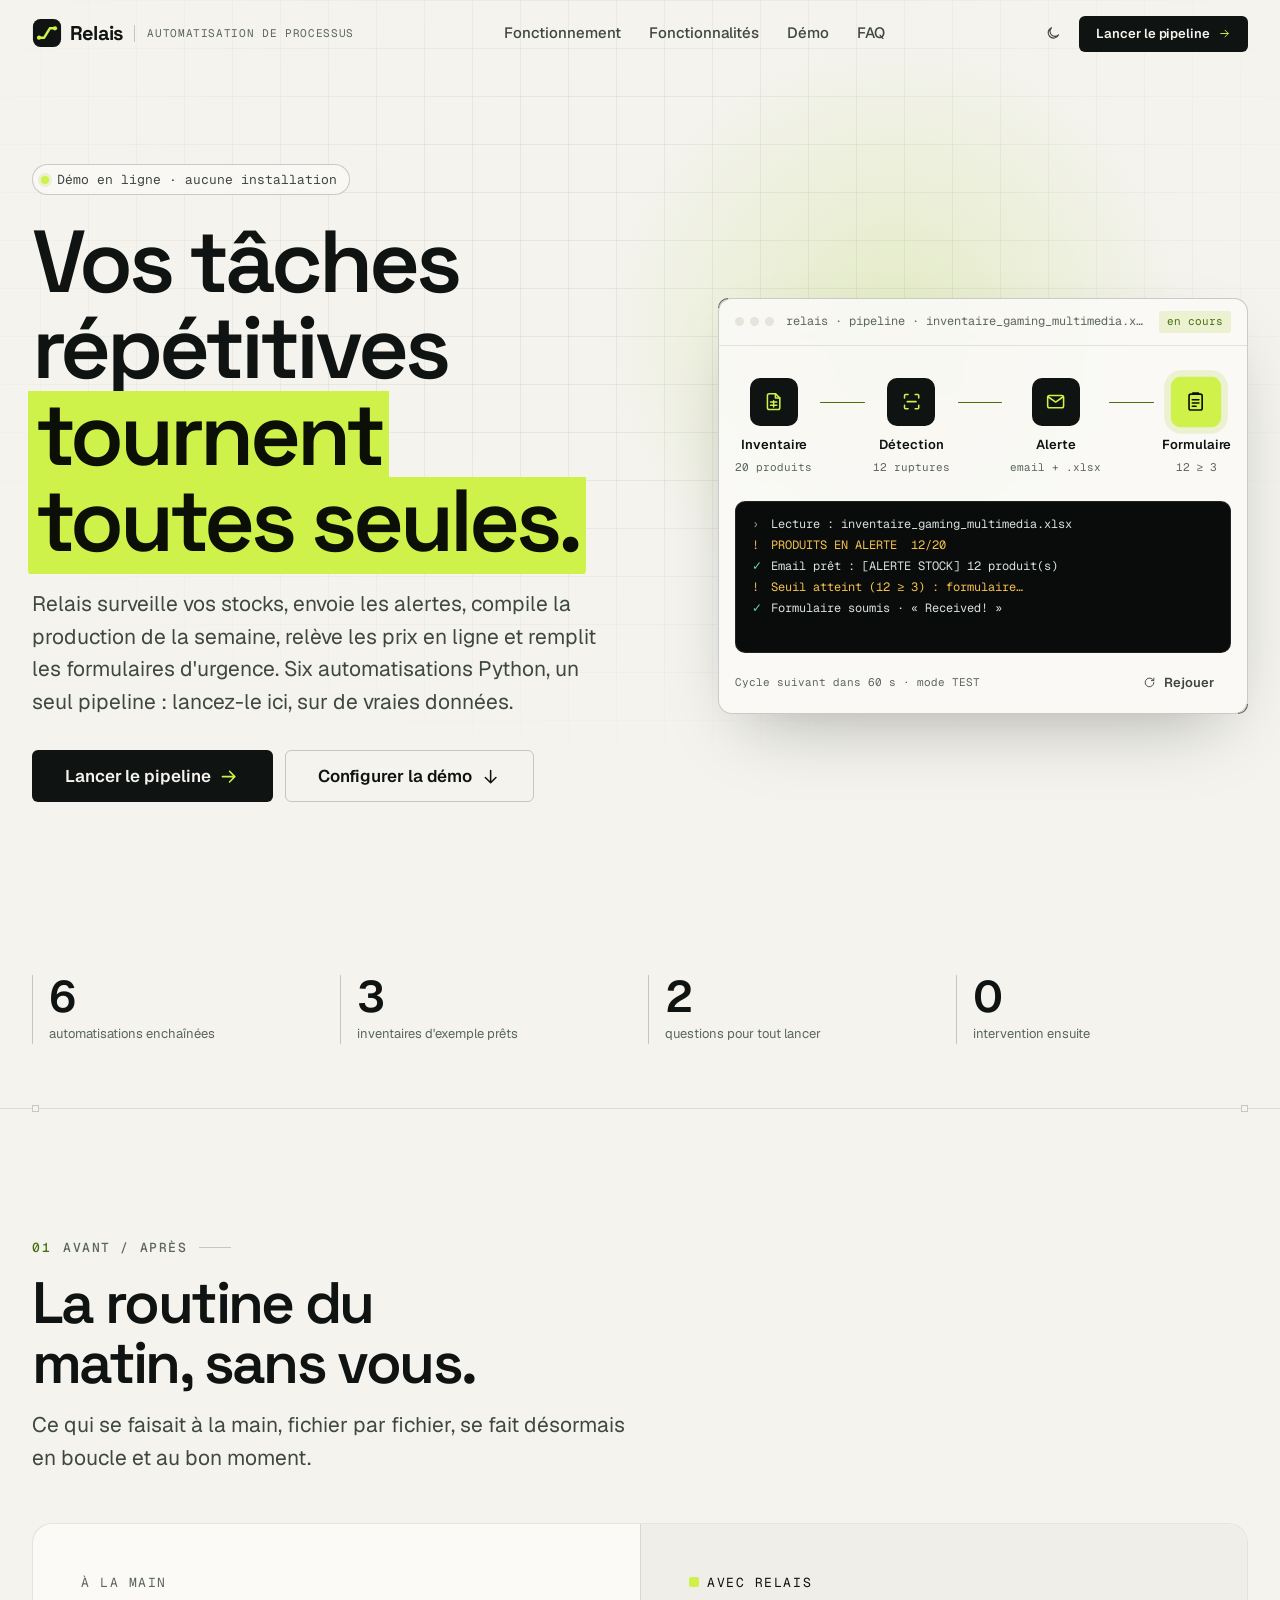
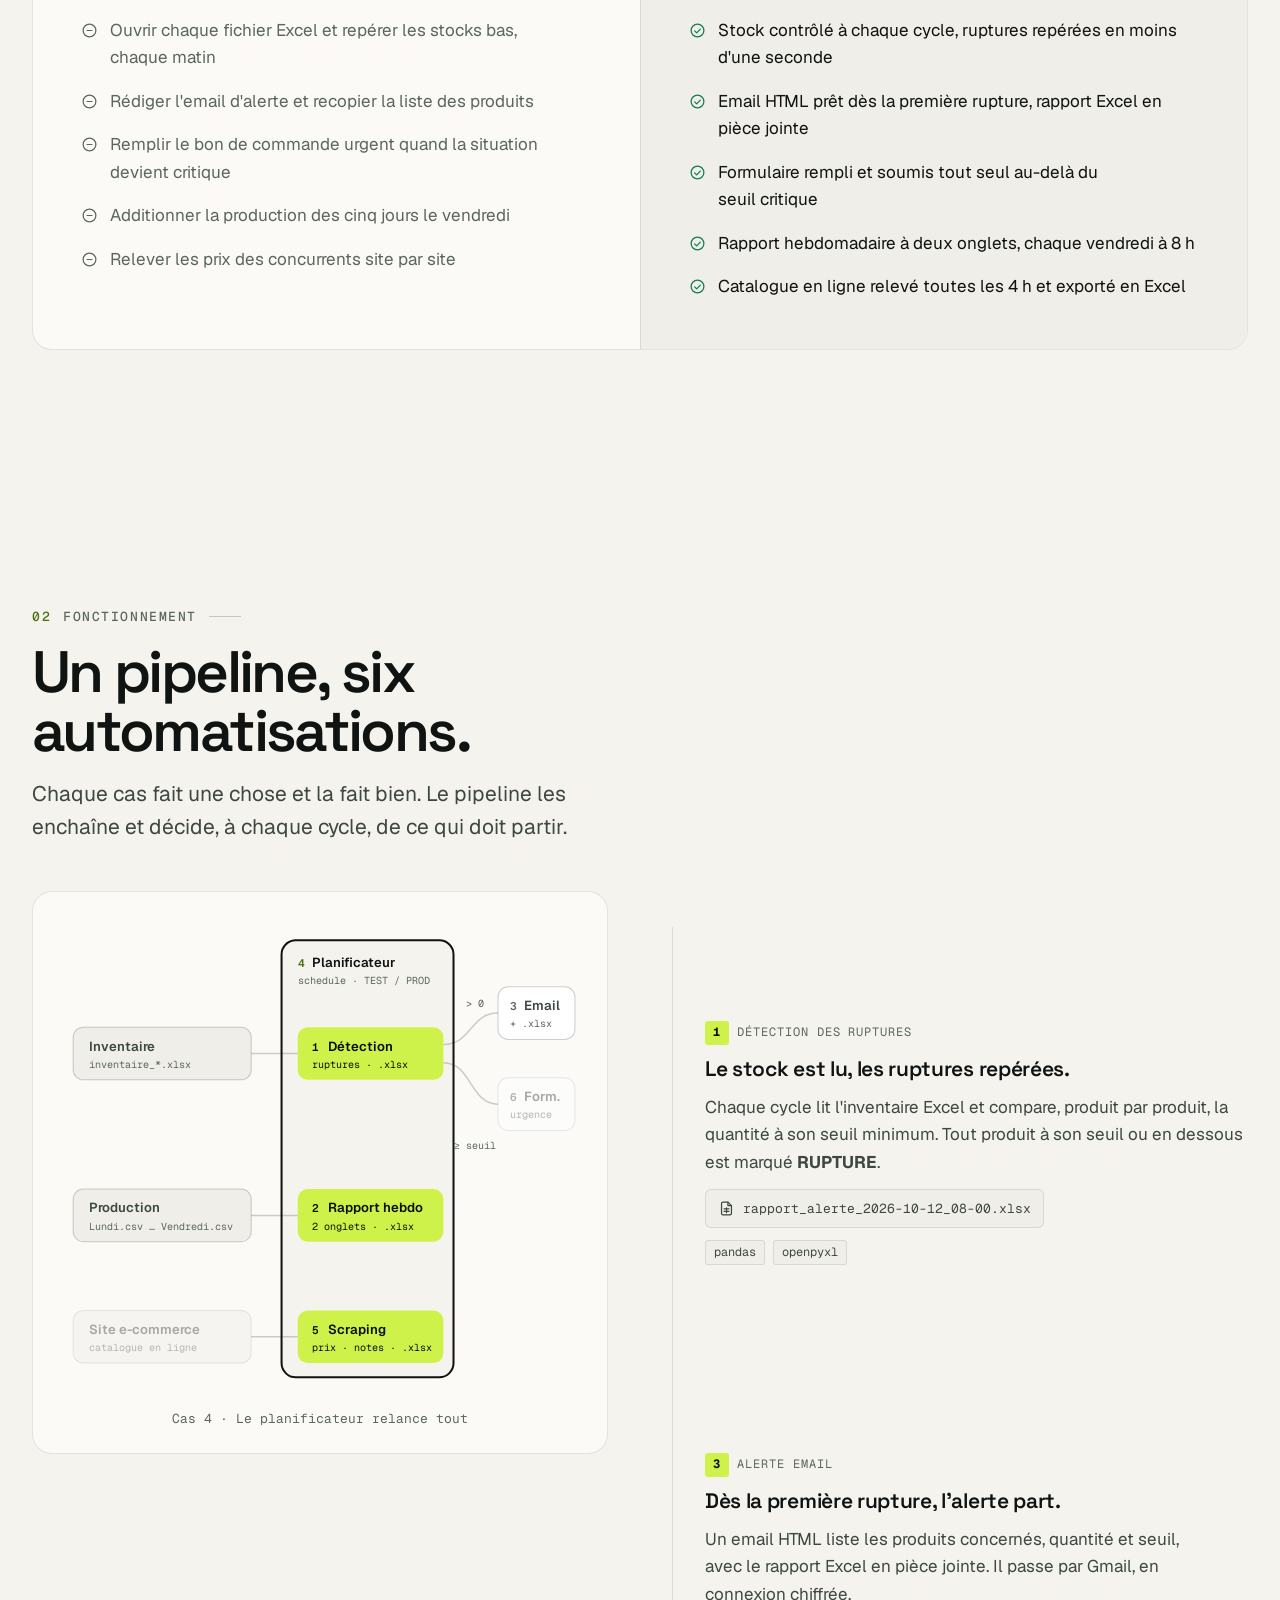
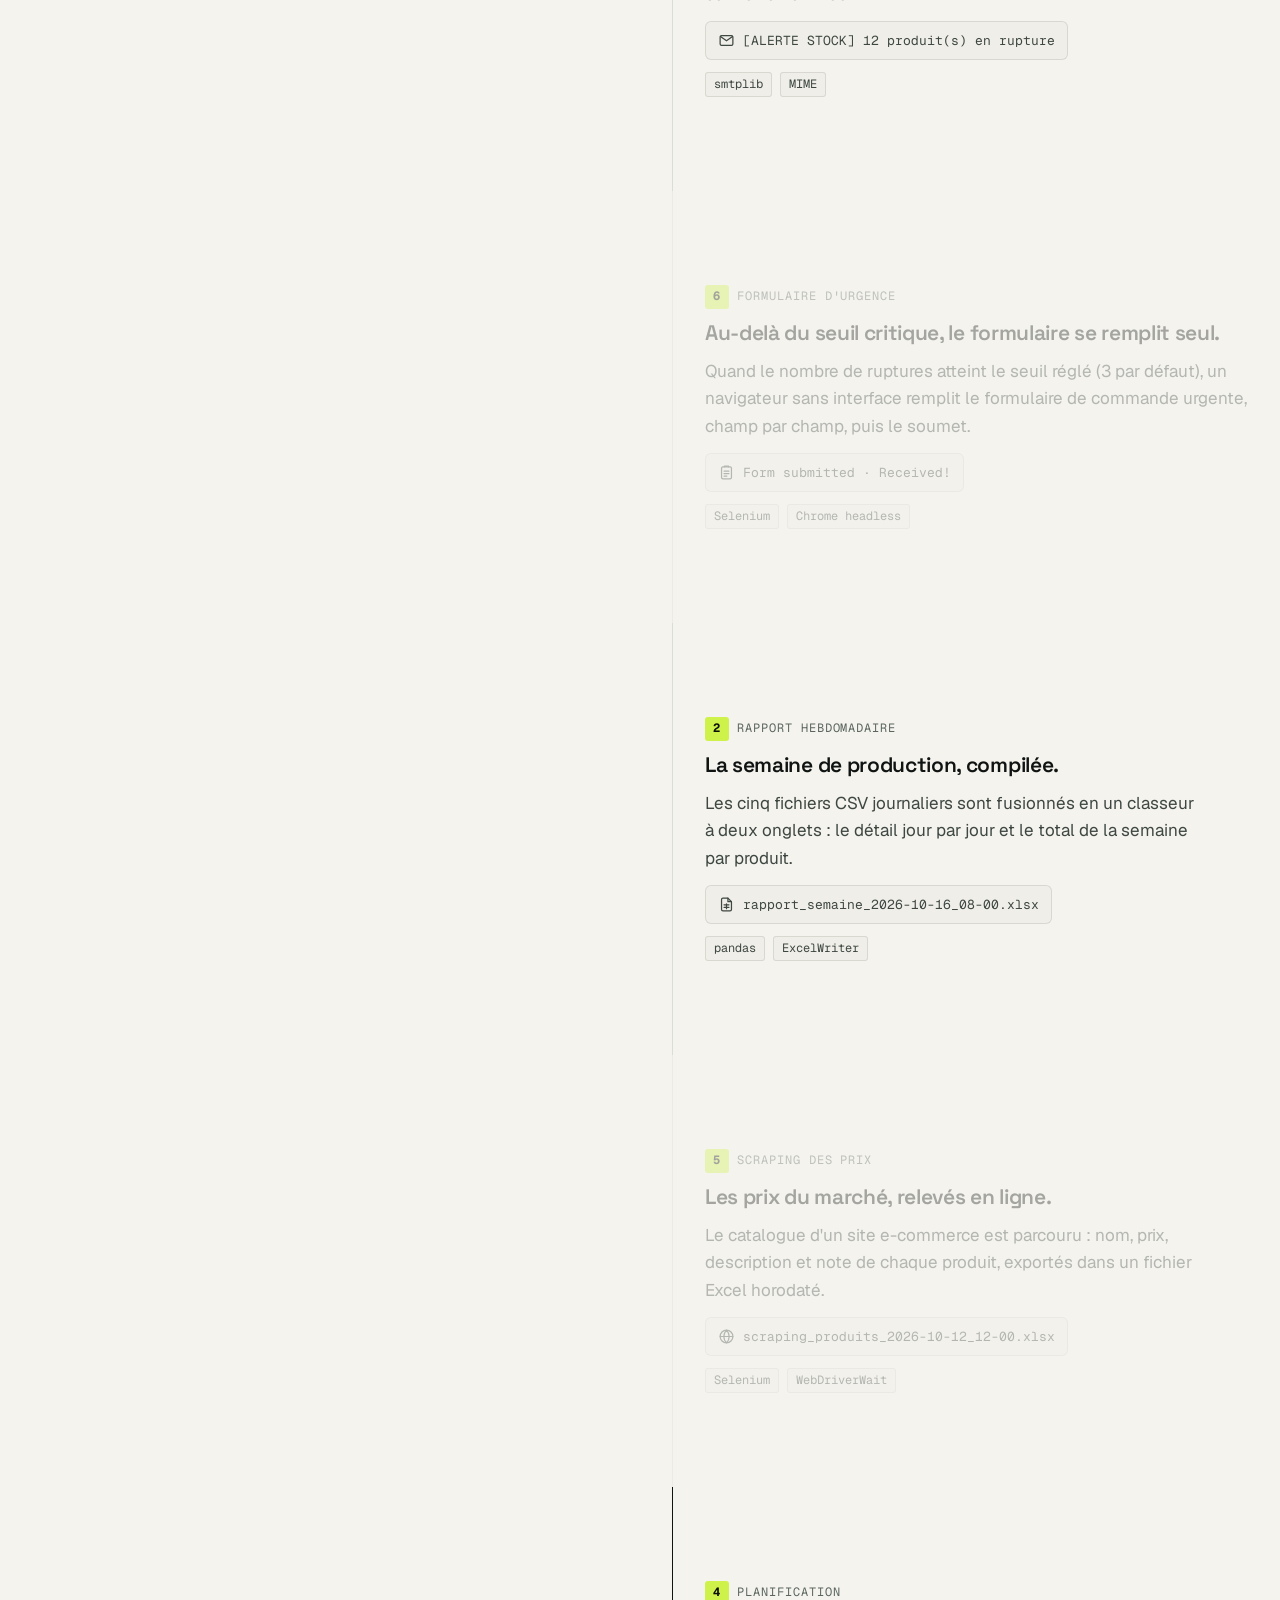
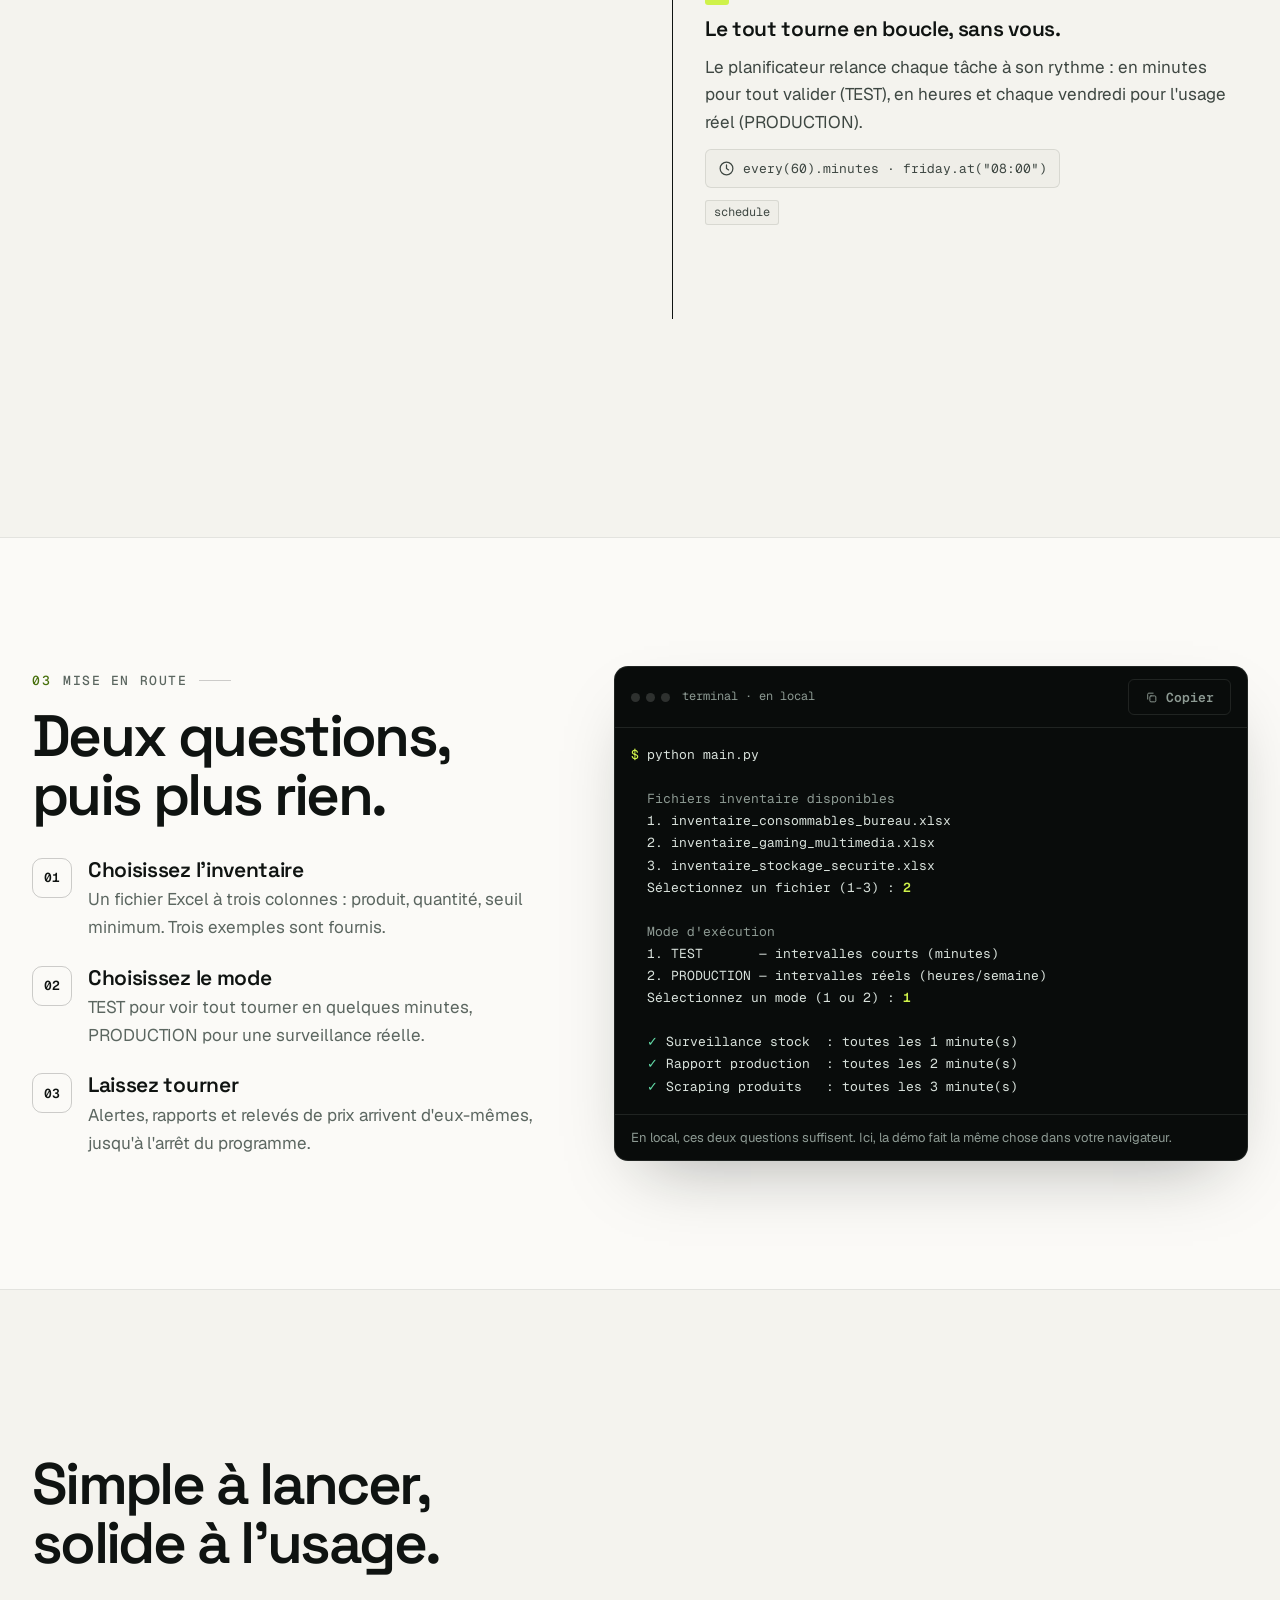
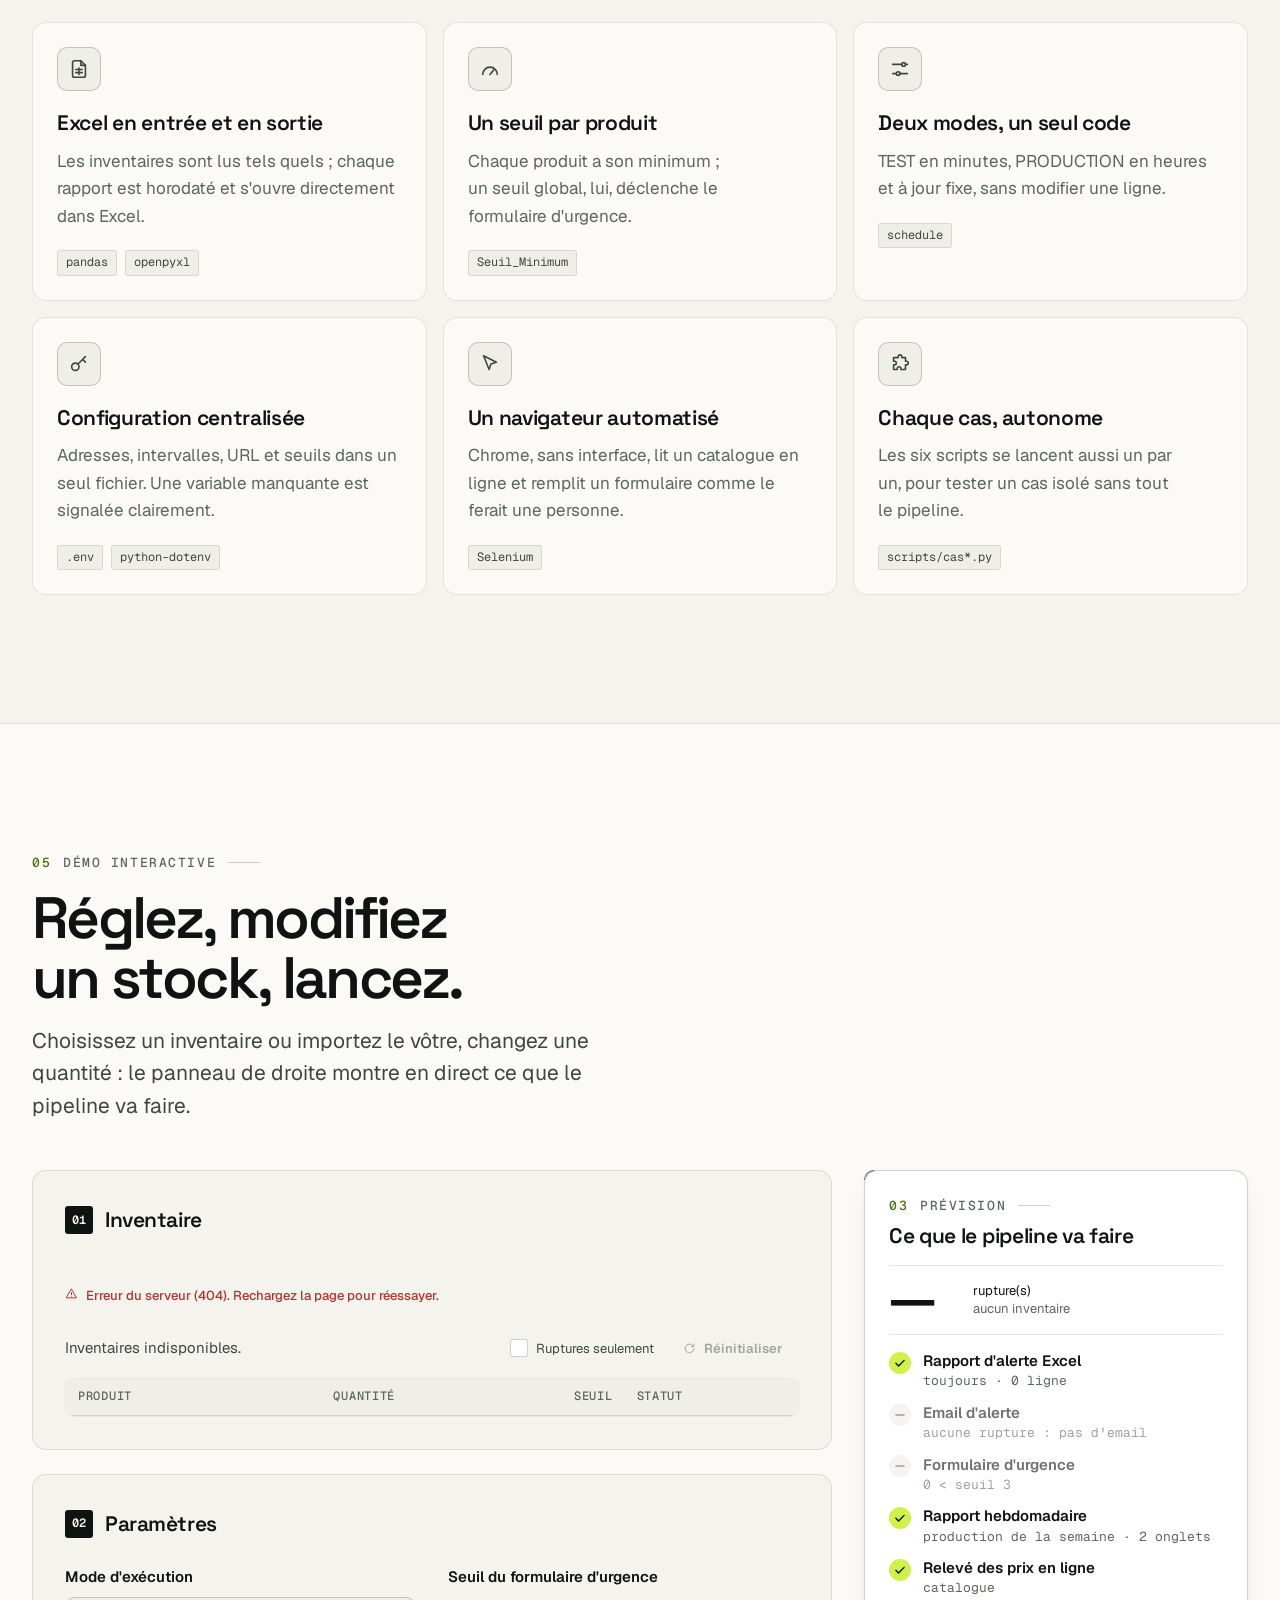
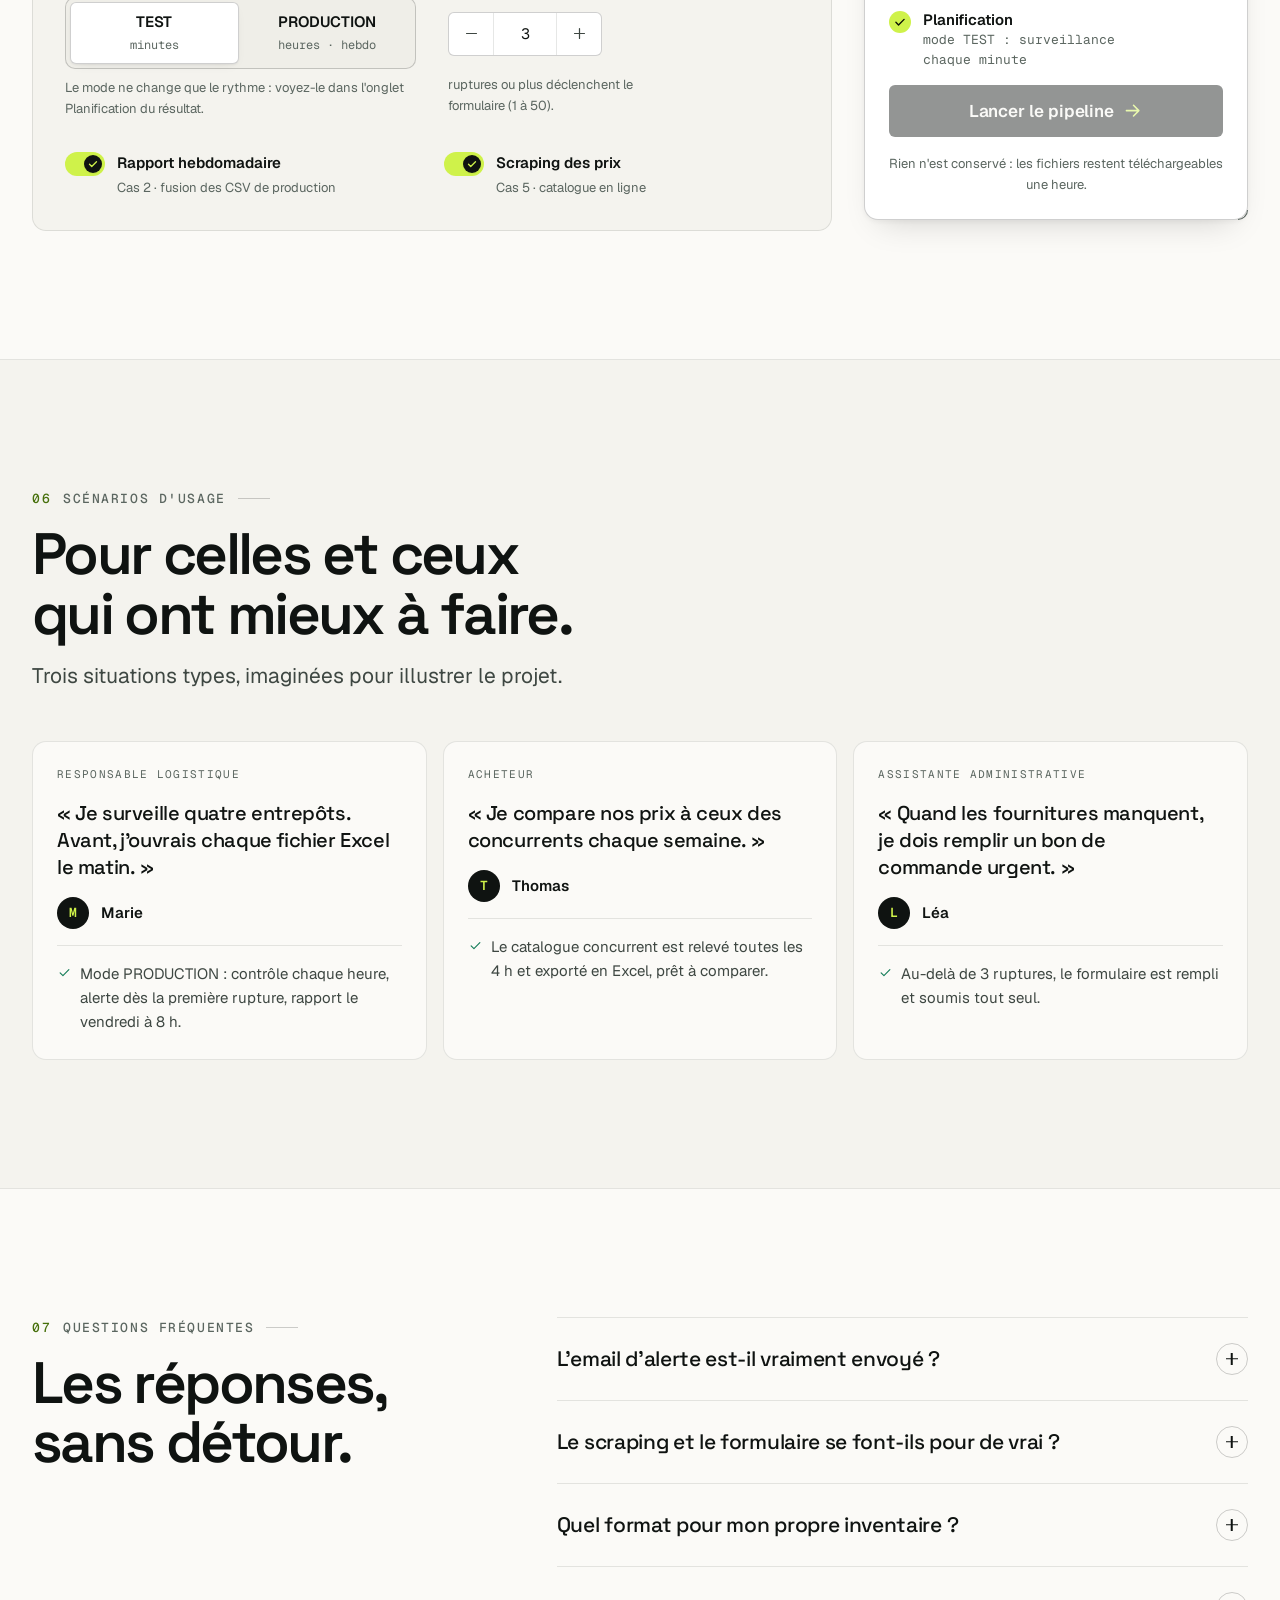
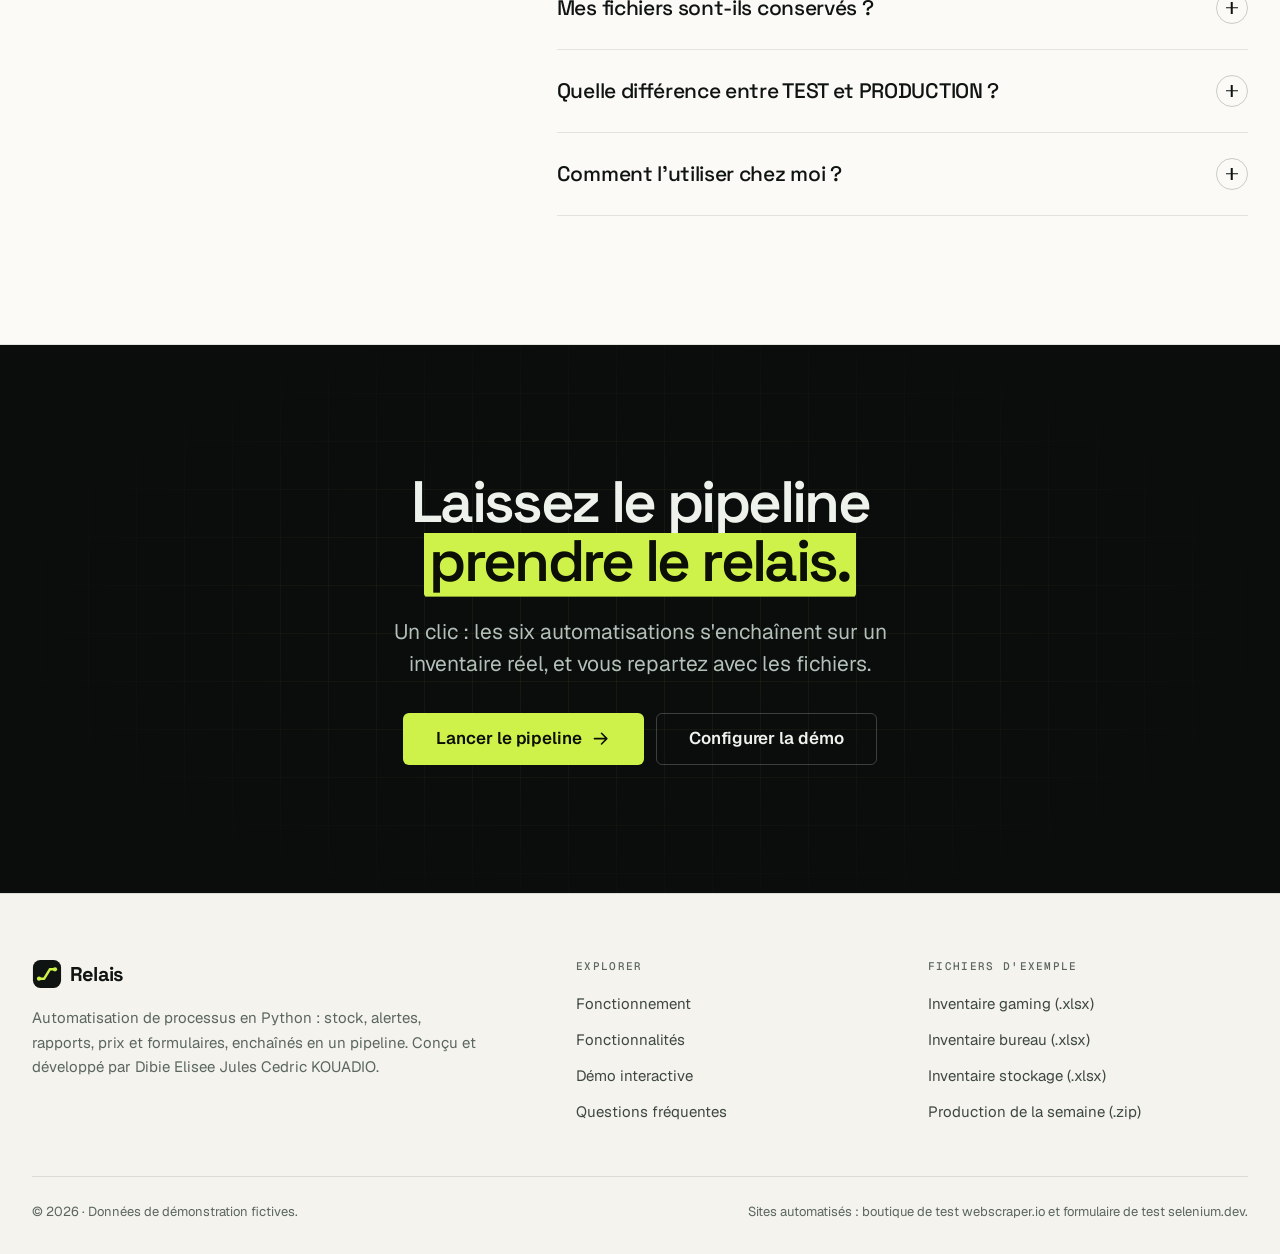
==== webapp/static/index.html @ bdc0ef72 "Interface web en ligne « Relais » : le pipeline testable sans Codespaces - app.py (st.App) sert un f" ====
<!doctype html>
<html lang="fr">
<head>
  <meta charset="utf-8">
  <meta name="viewport" content="width=device-width, initial-scale=1, viewport-fit=cover">
  <title>Relais · Automatisation de processus en Python</title>
  <meta name="description" content="Surveillance de stock, alertes email, rapport hebdomadaire, relevé de prix et formulaire d'urgence : six automatisations Python enchaînées en un pipeline. Démo en ligne, sans installation.">
  <meta name="theme-color" content="#f4f3ee">
  <script>
    /* Thème appliqué avant le premier affichage (pas de flash) : choix enregistré, sinon celui du système */
    (function () {
      var choix = null;
      try { choix = localStorage.getItem('relais-theme'); } catch (e) {}
      var sombre = choix ? choix === 'dark' : window.matchMedia('(prefers-color-scheme: dark)').matches;
      document.documentElement.dataset.theme = sombre ? 'dark' : 'light';
      document.querySelector('meta[name="theme-color"]').content = sombre ? '#0a0d0c' : '#f4f3ee';
    })();
  </script>
  <meta property="og:title" content="Relais · Automatisation de processus">
  <meta property="og:description" content="Six automatisations Python enchaînées : stock, alertes, rapports, prix, formulaires. Testez le pipeline en ligne.">
  <meta property="og:type" content="website">
  <link rel="icon" href="assets/img/favicon.svg" type="image/svg+xml">
  <link rel="preload" href="assets/fonts/Geist-latin.woff2" as="font" type="font/woff2" crossorigin>
  <link rel="preload" href="assets/fonts/SpaceGrotesk-latin.woff2" as="font" type="font/woff2" crossorigin>
  <link rel="stylesheet" href="assets/css/tokens.css">
  <link rel="stylesheet" href="assets/css/base.css">
  <link rel="stylesheet" href="assets/css/components.css">
  <link rel="stylesheet" href="assets/css/sections.css">
  <link rel="stylesheet" href="assets/css/run.css">
  <script>
    /* Masque les éléments animés avant le premier rendu (sauf mouvement réduit).
       Filet de sécurité : si le JavaScript ne démarre pas, tout redevient visible. */
    (function () {
      var root = document.documentElement;
      if (!window.matchMedia('(prefers-reduced-motion: reduce)').matches) root.classList.add('has-motion');
      window.__motionGuard = setTimeout(function () { root.classList.remove('has-motion'); }, 3000);
    })();
  </script>
  <script type="module" src="assets/js/main.js"></script>
  <link rel="modulepreload" href="assets/js/motion.js">
  <link rel="modulepreload" href="assets/js/ui.js">
  <link rel="modulepreload" href="assets/js/format.js">
  <link rel="modulepreload" href="assets/js/api.js">
  <link rel="modulepreload" href="assets/js/hero.js">
  <link rel="modulepreload" href="assets/js/demo.js">
  <link rel="modulepreload" href="assets/js/run.js">
  <link rel="modulepreload" href="assets/js/results.js">
</head>
<body>
  <a class="skip-link" href="#contenu">Aller au contenu</a>

  <!-- Icônes (sprite SVG, aucune requête supplémentaire) -->
  <svg width="0" height="0" style="position:absolute" aria-hidden="true" focusable="false">
    <defs>
      <symbol id="i-arrow-right" viewBox="0 0 24 24"><path d="M5 12h14M13 6l6 6-6 6"/></symbol>
      <symbol id="i-arrow-left" viewBox="0 0 24 24"><path d="M19 12H5M11 18l-6-6 6-6"/></symbol>
      <symbol id="i-arrow-down" viewBox="0 0 24 24"><path d="M12 5v14M6 13l6 6 6-6"/></symbol>
      <symbol id="i-download" viewBox="0 0 24 24"><path d="M12 4v11M7 10l5 5 5-5M5 20h14"/></symbol>
      <symbol id="i-upload" viewBox="0 0 24 24"><path d="M12 16V5M7 10l5-5 5 5M5 20h14"/></symbol>
      <symbol id="i-sheet" viewBox="0 0 24 24"><path d="M14 3H7a2 2 0 0 0-2 2v14a2 2 0 0 0 2 2h10a2 2 0 0 0 2-2V8z"/><path d="M14 3v5h5M8.5 12.5h7M8.5 16h7M12 11v7"/></symbol>
      <symbol id="i-file" viewBox="0 0 24 24"><path d="M14 3H7a2 2 0 0 0-2 2v14a2 2 0 0 0 2 2h10a2 2 0 0 0 2-2V8z"/><path d="M14 3v5h5"/></symbol>
      <symbol id="i-mail" viewBox="0 0 24 24"><rect x="3" y="5" width="18" height="14" rx="2"/><path d="M3.5 6.5l8.5 6 8.5-6"/></symbol>
      <symbol id="i-form" viewBox="0 0 24 24"><rect x="5" y="4" width="14" height="17" rx="2"/><path d="M9 4V3h6v1M8.5 10h7M8.5 13.5h7M8.5 17h4"/></symbol>
      <symbol id="i-bars" viewBox="0 0 24 24"><path d="M4 20h16"/><path d="M7 16v-5M12 16V6M17 16v-8"/></symbol>
      <symbol id="i-globe" viewBox="0 0 24 24"><circle cx="12" cy="12" r="9"/><path d="M3 12h18M12 3c2.5 2.6 3.8 5.6 3.8 9s-1.3 6.4-3.8 9c-2.5-2.6-3.8-5.6-3.8-9S9.5 5.6 12 3z"/></symbol>
      <symbol id="i-clock" viewBox="0 0 24 24"><circle cx="12" cy="12" r="9"/><path d="M12 7v5l3 2"/></symbol>
      <symbol id="i-scan" viewBox="0 0 24 24"><path d="M4 8V5a1 1 0 0 1 1-1h3M16 4h3a1 1 0 0 1 1 1v3M20 16v3a1 1 0 0 1-1 1h-3M8 20H5a1 1 0 0 1-1-1v-3"/><path d="M7 12h10"/></symbol>
      <symbol id="i-check" viewBox="0 0 24 24"><path d="M5 12.5l4.5 4.5L19 7.5"/></symbol>
      <symbol id="i-check-circle" viewBox="0 0 24 24"><circle cx="12" cy="12" r="9"/><path d="M8 12.5l2.8 2.8L16 10"/></symbol>
      <symbol id="i-x" viewBox="0 0 24 24"><path d="M6 6l12 12M18 6L6 18"/></symbol>
      <symbol id="i-x-circle" viewBox="0 0 24 24"><circle cx="12" cy="12" r="9"/><path d="M9 9l6 6M15 9l-6 6"/></symbol>
      <symbol id="i-minus-circle" viewBox="0 0 24 24"><circle cx="12" cy="12" r="9"/><path d="M8.5 12h7"/></symbol>
      <symbol id="i-alert" viewBox="0 0 24 24"><path d="M12 4l9 16H3z"/><path d="M12 10v4M12 17h.01"/></symbol>
      <symbol id="i-info" viewBox="0 0 24 24"><circle cx="12" cy="12" r="9"/><path d="M12 11v5M12 8h.01"/></symbol>
      <symbol id="i-sun" viewBox="0 0 24 24"><circle cx="12" cy="12" r="4"/><path d="M12 2v2M12 20v2M4.9 4.9l1.4 1.4M17.7 17.7l1.4 1.4M2 12h2M20 12h2M4.9 19.1l1.4-1.4M17.7 6.3l1.4-1.4"/></symbol>
      <symbol id="i-moon" viewBox="0 0 24 24"><path d="M20 14.5A8 8 0 1 1 9.5 4a6.5 6.5 0 0 0 10.5 10.5z"/></symbol>
      <symbol id="i-play" viewBox="0 0 24 24"><path d="M7 4.5v15l12.5-7.5z" fill="currentColor"/></symbol>
      <symbol id="i-refresh" viewBox="0 0 24 24"><path d="M20 12a8 8 0 1 1-2.3-5.7L20 8.5"/><path d="M20 4v4.5h-4.5"/></symbol>
      <symbol id="i-copy" viewBox="0 0 24 24"><rect x="9" y="9" width="11" height="11" rx="2"/><path d="M5 15V6a2 2 0 0 1 2-2h8"/></symbol>
      <symbol id="i-terminal" viewBox="0 0 24 24"><rect x="3" y="4" width="18" height="16" rx="2"/><path d="M7 9l3 3-3 3M12.5 15H17"/></symbol>
      <symbol id="i-sliders" viewBox="0 0 24 24"><path d="M4 7h10M18 7h2M4 17h4M12 17h8"/><circle cx="16" cy="7" r="2"/><circle cx="10" cy="17" r="2"/></symbol>
      <symbol id="i-layers" viewBox="0 0 24 24"><path d="M12 3l9 5-9 5-9-5z"/><path d="M3 13l9 5 9-5"/></symbol>
      <symbol id="i-gauge" viewBox="0 0 24 24"><path d="M4 18a8 8 0 1 1 16 0"/><path d="M12 18l4-5"/></symbol>
      <symbol id="i-key" viewBox="0 0 24 24"><circle cx="8" cy="15" r="4"/><path d="M11 12l8-8M16 7l3 3"/></symbol>
      <symbol id="i-cursor" viewBox="0 0 24 24"><path d="M5 3l14 7-6 2-2 6z"/></symbol>
      <symbol id="i-box" viewBox="0 0 24 24"><path d="M3.5 7.5L12 3l8.5 4.5v9L12 21l-8.5-4.5z"/><path d="M3.5 7.5L12 12l8.5-4.5M12 12v9"/></symbol>
      <symbol id="i-puzzle" viewBox="0 0 24 24"><path d="M10 4a2 2 0 1 1 4 0v1h4v4h1a2 2 0 1 1 0 4h-1v5h-5v-1a2 2 0 1 0-4 0v1H5v-5h1a2 2 0 1 0 0-4H5V5h5z"/></symbol>
      <symbol id="i-user" viewBox="0 0 24 24"><circle cx="12" cy="8" r="4"/><path d="M4 21a8 8 0 0 1 16 0"/></symbol>
      <symbol id="i-zip" viewBox="0 0 24 24"><path d="M14 3H7a2 2 0 0 0-2 2v14a2 2 0 0 0 2 2h10a2 2 0 0 0 2-2V8z"/><path d="M14 3v5h5M11 5h1M11 8h1M11 11h1M10.5 14h2v3h-2z"/></symbol>
      <symbol id="i-plus" viewBox="0 0 24 24"><path d="M12 5v14M5 12h14"/></symbol>
      <symbol id="i-minus" viewBox="0 0 24 24"><path d="M5 12h14"/></symbol>
      <symbol id="i-star" viewBox="0 0 24 24"><path d="M12 3.5l2.6 5.3 5.8.8-4.2 4.1 1 5.8-5.2-2.7-5.2 2.7 1-5.8-4.2-4.1 5.8-.8z"/></symbol>
    </defs>
  </svg>

  <!-- Logo réutilisé (en-tête, pied de page) -->
  <template id="tpl-logo">
    <svg class="brand__mark" viewBox="0 0 32 32" aria-hidden="true">
      <rect class="brand__mark-bg" x="1" y="1" width="30" height="30" rx="8"/>
      <path class="brand__mark-fg" d="M7.5 21h5.5l6-10h5.5" fill="none" stroke-width="2.6" stroke-linecap="round" stroke-linejoin="round"/>
      <circle class="brand__mark-dot" cx="7.5" cy="21" r="2.3"/>
      <circle class="brand__mark-dot" cx="24.5" cy="11" r="2.3"/>
    </svg>
  </template>

  <!-- ============ En-tête ============ -->
  <header class="site-header" id="site-header" data-scrolled="false">
    <div class="container site-header__inner">
      <a class="brand" href="./" data-nav="accueil" aria-label="Relais, automatisation de processus — retour à l'accueil">
        <span class="brand__slot" data-logo></span>
        <span class="brand__name">Relais</span>
        <span class="brand__tag">automatisation de processus</span>
      </a>

      <nav class="site-nav" aria-label="Navigation principale">
        <ul class="site-nav__list">
          <li><a class="site-nav__link" href="#fonctionnement" data-spy="fonctionnement">Fonctionnement</a></li>
          <li><a class="site-nav__link" href="#fonctionnalites" data-spy="fonctionnalites">Fonctionnalités</a></li>
          <li><a class="site-nav__link" href="#demo" data-spy="demo">Démo</a></li>
          <li><a class="site-nav__link" href="#faq" data-spy="faq">FAQ</a></li>
        </ul>
      </nav>

      <div class="site-header__actions">
        <button class="btn btn--ghost btn--icon btn--sm theme-toggle" type="button" data-action="toggle-theme" aria-label="Activer le thème sombre">
          <svg class="icon theme-toggle__moon" aria-hidden="true"><use href="#i-moon"/></svg>
          <svg class="icon theme-toggle__sun" aria-hidden="true"><use href="#i-sun"/></svg>
        </button>
        <button class="btn btn--primary btn--sm header-cta" type="button" data-action="run-default">
          <span class="btn__label">Lancer le pipeline<svg class="icon icon--sm btn__arrow" aria-hidden="true"><use href="#i-arrow-right"/></svg></span>
        </button>
        <button class="btn btn--ghost btn--icon menu-toggle" type="button" aria-expanded="false" aria-controls="mobile-menu" aria-label="Ouvrir le menu">
          <span class="menu-toggle__bars" aria-hidden="true"><span></span><span></span></span>
        </button>
      </div>
    </div>

    <div class="mobile-menu" id="mobile-menu" hidden>
      <nav class="container" aria-label="Navigation mobile">
        <ul class="mobile-menu__list">
          <li><a class="mobile-menu__link" href="#fonctionnement"><span class="mono">01</span>Fonctionnement</a></li>
          <li><a class="mobile-menu__link" href="#fonctionnalites"><span class="mono">02</span>Fonctionnalités</a></li>
          <li><a class="mobile-menu__link" href="#demo"><span class="mono">03</span>Démo</a></li>
          <li><a class="mobile-menu__link" href="#faq"><span class="mono">04</span>FAQ</a></li>
        </ul>
        <button class="btn btn--primary btn--lg btn--block" type="button" data-action="run-default">
          <span class="btn__label">Lancer le pipeline<svg class="icon btn__arrow" aria-hidden="true"><use href="#i-arrow-right"/></svg></span>
        </button>
      </nav>
    </div>
  </header>

  <div id="contenu" tabindex="-1"></div>

  <!-- ==================================================================
       VUE ACCUEIL
       ================================================================== -->
  <main class="view" id="vue-accueil">

    <!-- ============ Hero ============ -->
    <section class="hero" aria-labelledby="hero-titre" data-spotlight>
      <div class="grid-bg" aria-hidden="true"></div>
      <div class="hero__spot" aria-hidden="true"></div>
      <div class="container hero__inner">
        <div class="hero__copy">
          <p class="badge" data-reveal="fade-up" style="--reveal-index:0"><span class="badge__dot" aria-hidden="true"></span>Démo en ligne · aucune installation</p>
          <h1 class="display hero__title" id="hero-titre" tabindex="-1" data-reveal="fade-up" style="--reveal-index:1">
            Vos tâches répétitives <span class="hl" data-highlight>tournent toutes seules.</span>
          </h1>
          <p class="lead hero__lead" data-reveal="fade-up" style="--reveal-index:2">
            Relais surveille vos stocks, envoie les alertes, compile la production de la semaine, relève les prix en ligne et remplit les formulaires d'urgence. Six automatisations Python, un seul pipeline&nbsp;: lancez-le ici, sur de vraies données.
          </p>
          <div class="hero__actions" data-reveal="fade-up" style="--reveal-index:3">
            <button class="btn btn--primary btn--lg" type="button" data-action="run-default" data-magnetic>
              <span class="btn__label">Lancer le pipeline<svg class="icon btn__arrow" aria-hidden="true"><use href="#i-arrow-right"/></svg></span>
            </button>
            <a class="btn btn--secondary btn--lg" href="#demo">
              <span class="btn__label">Configurer la démo<svg class="icon btn__arrow btn__arrow--down" aria-hidden="true"><use href="#i-arrow-down"/></svg></span>
            </a>
          </div>
          <ul class="hero__meta" data-reveal="fade-up" style="--reveal-index:4">
            <li><svg class="icon icon--sm" aria-hidden="true"><use href="#i-clock"/></svg>Environ 1 seconde par cycle</li>
            <li><svg class="icon icon--sm" aria-hidden="true"><use href="#i-sheet"/></svg>Jusqu'à 5 fichiers générés</li>
            <li><svg class="icon icon--sm" aria-hidden="true"><use href="#i-user"/></svg>Sans inscription</li>
          </ul>
        </div>

        <!-- Tableau de bord illustratif : rejoue un cycle de surveillance -->
        <figure class="hero__visual" data-reveal="scale-in" style="--reveal-index:3">
          <div class="board corners" data-board data-tilt>
            <div class="board__bar">
              <span class="console__lights" aria-hidden="true"><span></span><span></span><span></span></span>
              <span class="board__title mono">relais · pipeline · inventaire_gaming_multimedia.xlsx</span>
              <span class="board__state mono" data-board-state>prêt</span>
            </div>
            <ol class="board__flow" aria-hidden="true">
              <li class="node" data-node="0"><span class="node__icon"><svg class="icon"><use href="#i-sheet"/></svg></span><span class="node__label">Inventaire</span><span class="node__meta mono">20 produits</span></li>
              <li class="wire" data-wire="0"><span class="wire__pulse"></span></li>
              <li class="node" data-node="1"><span class="node__icon"><svg class="icon"><use href="#i-scan"/></svg></span><span class="node__label">Détection</span><span class="node__meta mono">12 ruptures</span></li>
              <li class="wire" data-wire="1"><span class="wire__pulse"></span></li>
              <li class="node" data-node="2"><span class="node__icon"><svg class="icon"><use href="#i-mail"/></svg></span><span class="node__label">Alerte</span><span class="node__meta mono">email + .xlsx</span></li>
              <li class="wire" data-wire="2"><span class="wire__pulse"></span></li>
              <li class="node" data-node="3"><span class="node__icon"><svg class="icon"><use href="#i-form"/></svg></span><span class="node__label">Formulaire</span><span class="node__meta mono">12 ≥ 3</span></li>
            </ol>
            <div class="board__console" aria-hidden="true" data-board-console></div>
            <div class="board__foot">
              <span class="mono board__next" data-board-next>Cycle suivant dans 60 s · mode TEST</span>
              <button class="btn btn--ghost btn--sm" type="button" data-action="replay-board">
                <svg class="icon icon--sm" aria-hidden="true"><use href="#i-refresh"/></svg>Rejouer
              </button>
            </div>
          </div>
          <figcaption class="visually-hidden">Illustration d'un cycle de surveillance : l'inventaire est lu, 12 ruptures sont détectées, l'alerte email est préparée puis le formulaire d'urgence est soumis, car 12 ruptures dépassent le seuil de 3.</figcaption>
        </figure>
      </div>
    </section>

    <!-- ============ Repères chiffrés ============ -->
    <section class="facts" aria-label="Le projet en chiffres">
      <div class="container">
        <dl class="facts__grid">
          <div class="fact" data-reveal="fade-up" style="--reveal-index:0"><dt class="fact__label">automatisations enchaînées</dt><dd class="fact__value" data-count="6">6</dd></div>
          <div class="fact" data-reveal="fade-up" style="--reveal-index:1"><dt class="fact__label">inventaires d'exemple prêts</dt><dd class="fact__value" data-count="3">3</dd></div>
          <div class="fact" data-reveal="fade-up" style="--reveal-index:2"><dt class="fact__label">questions pour tout lancer</dt><dd class="fact__value" data-count="2">2</dd></div>
          <div class="fact" data-reveal="fade-up" style="--reveal-index:3"><dt class="fact__label">intervention ensuite</dt><dd class="fact__value" data-count="0">0</dd></div>
        </dl>
      </div>
    </section>

    <div class="rule" aria-hidden="true"></div>

    <!-- ============ Avant / après ============ -->
    <section class="section" id="avantages" aria-labelledby="avantages-titre">
      <div class="container">
        <div class="section__head">
          <p class="eyebrow" data-reveal="fade-up"><span class="eyebrow__index">01</span>Avant / après</p>
          <h2 class="h2" id="avantages-titre" data-reveal="fade-up" style="--reveal-index:1">La routine du matin, sans vous.</h2>
          <p class="lead" data-reveal="fade-up" style="--reveal-index:2">Ce qui se faisait à la main, fichier par fichier, se fait désormais en boucle et au bon moment.</p>
        </div>

        <div class="compare" data-reveal="fade-up" style="--reveal-index:2">
          <div class="compare__col compare__col--before">
            <p class="compare__title mono">À la main</p>
            <ul class="compare__list">
              <li><svg class="icon icon--sm" aria-hidden="true"><use href="#i-minus-circle"/></svg>Ouvrir chaque fichier Excel et repérer les stocks bas, chaque matin</li>
              <li><svg class="icon icon--sm" aria-hidden="true"><use href="#i-minus-circle"/></svg>Rédiger l'email d'alerte et recopier la liste des produits</li>
              <li><svg class="icon icon--sm" aria-hidden="true"><use href="#i-minus-circle"/></svg>Remplir le bon de commande urgent quand la situation devient critique</li>
              <li><svg class="icon icon--sm" aria-hidden="true"><use href="#i-minus-circle"/></svg>Additionner la production des cinq jours le vendredi</li>
              <li><svg class="icon icon--sm" aria-hidden="true"><use href="#i-minus-circle"/></svg>Relever les prix des concurrents site par site</li>
            </ul>
          </div>
          <div class="compare__col compare__col--after">
            <p class="compare__title mono"><span class="compare__mark" aria-hidden="true"></span>Avec Relais</p>
            <ul class="compare__list">
              <li><svg class="icon icon--sm" aria-hidden="true"><use href="#i-check-circle"/></svg>Stock contrôlé à chaque cycle, ruptures repérées en moins d'une seconde</li>
              <li><svg class="icon icon--sm" aria-hidden="true"><use href="#i-check-circle"/></svg>Email HTML prêt dès la première rupture, rapport Excel en pièce jointe</li>
              <li><svg class="icon icon--sm" aria-hidden="true"><use href="#i-check-circle"/></svg>Formulaire rempli et soumis tout seul au-delà du seuil critique</li>
              <li><svg class="icon icon--sm" aria-hidden="true"><use href="#i-check-circle"/></svg>Rapport hebdomadaire à deux onglets, chaque vendredi à 8&nbsp;h</li>
              <li><svg class="icon icon--sm" aria-hidden="true"><use href="#i-check-circle"/></svg>Catalogue en ligne relevé toutes les 4&nbsp;h et exporté en Excel</li>
            </ul>
          </div>
        </div>
      </div>
    </section>

    <!-- ============ Fonctionnement : narration au défilement ============ -->
    <section class="section story-section" id="fonctionnement" aria-labelledby="fonctionnement-titre">
      <div class="container">
        <div class="section__head">
          <p class="eyebrow" data-reveal="fade-up"><span class="eyebrow__index">02</span>Fonctionnement</p>
          <h2 class="h2" id="fonctionnement-titre" data-reveal="fade-up" style="--reveal-index:1">Un pipeline, six automatisations.</h2>
          <p class="lead" data-reveal="fade-up" style="--reveal-index:2">Chaque cas fait une chose et la fait bien. Le pipeline les enchaîne et décide, à chaque cycle, de ce qui doit partir.</p>
        </div>

        <div class="story" data-story>
          <div class="story__visual" aria-hidden="true">
            <div class="story__sticky">
              <svg class="diagram" viewBox="0 0 520 470" data-diagram>
                <!-- Cas 4 : le planificateur encadre les tâches qu'il relance -->
                <g class="dg dg--frame" data-dg="cas4">
                  <rect class="dg__frame" x="222" y="24" width="170" height="432" rx="14"/>
                  <text class="dg__num" x="238" y="50">4</text>
                  <text class="dg__label" x="252" y="50">Planificateur</text>
                  <text class="dg__meta" x="238" y="67">schedule · TEST / PROD</text>
                </g>
                <!-- Entrées -->
                <g class="dg" data-dg="in-stock">
                  <rect class="dg__box dg__box--io" x="16" y="110" width="176" height="52" rx="10"/>
                  <text class="dg__label" x="32" y="133">Inventaire</text>
                  <text class="dg__meta" x="32" y="150">inventaire_*.xlsx</text>
                </g>
                <g class="dg" data-dg="in-prod">
                  <rect class="dg__box dg__box--io" x="16" y="270" width="176" height="52" rx="10"/>
                  <text class="dg__label" x="32" y="293">Production</text>
                  <text class="dg__meta" x="32" y="310">Lundi.csv … Vendredi.csv</text>
                </g>
                <g class="dg" data-dg="in-web">
                  <rect class="dg__box dg__box--io" x="16" y="390" width="176" height="52" rx="10"/>
                  <text class="dg__label" x="32" y="413">Site e-commerce</text>
                  <text class="dg__meta" x="32" y="430">catalogue en ligne</text>
                </g>
                <!-- Fils -->
                <path class="dg__wire" data-dw="cas1" d="M192 136 H238"/>
                <path class="dg__wire" data-dw="cas2" d="M192 296 H238"/>
                <path class="dg__wire" data-dw="cas5" d="M192 416 H238"/>
                <path class="dg__wire" data-dw="cas3" d="M382 127 C410 127 408 96 436 96"/>
                <path class="dg__wire" data-dw="cas6" d="M382 145 C410 145 408 186 436 186"/>
                <text class="dg__cond" x="404" y="90">&gt; 0</text>
                <text class="dg__cond" x="392" y="230">≥ seuil</text>
                <!-- Traitements -->
                <g class="dg" data-dg="cas1">
                  <rect class="dg__box" x="238" y="110" width="144" height="52" rx="10"/>
                  <text class="dg__num" x="252" y="133">1</text>
                  <text class="dg__label" x="268" y="133">Détection</text>
                  <text class="dg__meta" x="252" y="150">ruptures · .xlsx</text>
                </g>
                <g class="dg" data-dg="cas2">
                  <rect class="dg__box" x="238" y="270" width="144" height="52" rx="10"/>
                  <text class="dg__num" x="252" y="293">2</text>
                  <text class="dg__label" x="268" y="293">Rapport hebdo</text>
                  <text class="dg__meta" x="252" y="310">2 onglets · .xlsx</text>
                </g>
                <g class="dg" data-dg="cas5">
                  <rect class="dg__box" x="238" y="390" width="144" height="52" rx="10"/>
                  <text class="dg__num" x="252" y="413">5</text>
                  <text class="dg__label" x="268" y="413">Scraping</text>
                  <text class="dg__meta" x="252" y="430">prix · notes · .xlsx</text>
                </g>
                <!-- Sorties -->
                <g class="dg" data-dg="cas3">
                  <rect class="dg__box" x="436" y="70" width="76" height="52" rx="10"/>
                  <text class="dg__num" x="448" y="93">3</text>
                  <text class="dg__label" x="462" y="93">Email</text>
                  <text class="dg__meta" x="448" y="110">+ .xlsx</text>
                </g>
                <g class="dg" data-dg="cas6">
                  <rect class="dg__box" x="436" y="160" width="76" height="52" rx="10"/>
                  <text class="dg__num" x="448" y="183">6</text>
                  <text class="dg__label" x="462" y="183">Form.</text>
                  <text class="dg__meta" x="448" y="200">urgence</text>
                </g>
              </svg>
              <p class="story__caption mono" data-story-caption>Cas 1 · Détection</p>
            </div>
          </div>

          <ol class="story__steps">
            <li class="story-step" data-step="cas1">
              <p class="story-step__eyebrow mono"><span class="story-step__num">1</span>Détection des ruptures</p>
              <h3 class="h3">Le stock est lu, les ruptures repérées.</h3>
              <p>Chaque cycle lit l'inventaire Excel et compare, produit par produit, la quantité à son seuil minimum. Tout produit à son seuil ou en dessous est marqué <strong>RUPTURE</strong>.</p>
              <p class="story-step__out"><svg class="icon icon--sm" aria-hidden="true"><use href="#i-sheet"/></svg><span class="mono">rapport_alerte_2026-10-12_08-00.xlsx</span></p>
              <p class="story-step__tags"><span class="tag">pandas</span><span class="tag">openpyxl</span></p>
            </li>
            <li class="story-step" data-step="cas3">
              <p class="story-step__eyebrow mono"><span class="story-step__num">3</span>Alerte email</p>
              <h3 class="h3">Dès la première rupture, l'alerte part.</h3>
              <p>Un email HTML liste les produits concernés, quantité et seuil, avec le rapport Excel en pièce jointe. Il passe par Gmail, en connexion chiffrée.</p>
              <p class="story-step__out"><svg class="icon icon--sm" aria-hidden="true"><use href="#i-mail"/></svg><span class="mono">[ALERTE STOCK] 12 produit(s) en rupture</span></p>
              <p class="story-step__tags"><span class="tag">smtplib</span><span class="tag">MIME</span></p>
            </li>
            <li class="story-step" data-step="cas6">
              <p class="story-step__eyebrow mono"><span class="story-step__num">6</span>Formulaire d'urgence</p>
              <h3 class="h3">Au-delà du seuil critique, le formulaire se remplit seul.</h3>
              <p>Quand le nombre de ruptures atteint le seuil réglé (3 par défaut), un navigateur sans interface remplit le formulaire de commande urgente, champ par champ, puis le soumet.</p>
              <p class="story-step__out"><svg class="icon icon--sm" aria-hidden="true"><use href="#i-form"/></svg><span class="mono">Form submitted · Received!</span></p>
              <p class="story-step__tags"><span class="tag">Selenium</span><span class="tag">Chrome headless</span></p>
            </li>
            <li class="story-step" data-step="cas2">
              <p class="story-step__eyebrow mono"><span class="story-step__num">2</span>Rapport hebdomadaire</p>
              <h3 class="h3">La semaine de production, compilée.</h3>
              <p>Les cinq fichiers CSV journaliers sont fusionnés en un classeur à deux onglets&nbsp;: le détail jour par jour et le total de la semaine par produit.</p>
              <p class="story-step__out"><svg class="icon icon--sm" aria-hidden="true"><use href="#i-sheet"/></svg><span class="mono">rapport_semaine_2026-10-16_08-00.xlsx</span></p>
              <p class="story-step__tags"><span class="tag">pandas</span><span class="tag">ExcelWriter</span></p>
            </li>
            <li class="story-step" data-step="cas5">
              <p class="story-step__eyebrow mono"><span class="story-step__num">5</span>Scraping des prix</p>
              <h3 class="h3">Les prix du marché, relevés en ligne.</h3>
              <p>Le catalogue d'un site e-commerce est parcouru&nbsp;: nom, prix, description et note de chaque produit, exportés dans un fichier Excel horodaté.</p>
              <p class="story-step__out"><svg class="icon icon--sm" aria-hidden="true"><use href="#i-globe"/></svg><span class="mono">scraping_produits_2026-10-12_12-00.xlsx</span></p>
              <p class="story-step__tags"><span class="tag">Selenium</span><span class="tag">WebDriverWait</span></p>
            </li>
            <li class="story-step" data-step="cas4">
              <p class="story-step__eyebrow mono"><span class="story-step__num">4</span>Planification</p>
              <h3 class="h3">Le tout tourne en boucle, sans vous.</h3>
              <p>Le planificateur relance chaque tâche à son rythme&nbsp;: en minutes pour tout valider (TEST), en heures et chaque vendredi pour l'usage réel (PRODUCTION).</p>
              <p class="story-step__out"><svg class="icon icon--sm" aria-hidden="true"><use href="#i-clock"/></svg><span class="mono">every(60).minutes · friday.at("08:00")</span></p>
              <p class="story-step__tags"><span class="tag">schedule</span></p>
            </li>
          </ol>
        </div>
      </div>
    </section>

    <!-- ============ Comment ça marche ============ -->
    <section class="section section--alt" id="etapes" aria-labelledby="etapes-titre">
      <div class="container how">
        <div class="how__copy">
          <div class="section__head">
            <p class="eyebrow" data-reveal="fade-up"><span class="eyebrow__index">03</span>Mise en route</p>
            <h2 class="h2" id="etapes-titre" data-reveal="fade-up" style="--reveal-index:1">Deux questions, puis plus rien.</h2>
          </div>
          <ol class="how__steps">
            <li class="how-step" data-reveal="fade-up" style="--reveal-index:0">
              <span class="how-step__num mono">01</span>
              <div><h3 class="h3">Choisissez l'inventaire</h3><p class="muted">Un fichier Excel à trois colonnes&nbsp;: produit, quantité, seuil minimum. Trois exemples sont fournis.</p></div>
            </li>
            <li class="how-step" data-reveal="fade-up" style="--reveal-index:1">
              <span class="how-step__num mono">02</span>
              <div><h3 class="h3">Choisissez le mode</h3><p class="muted">TEST pour voir tout tourner en quelques minutes, PRODUCTION pour une surveillance réelle.</p></div>
            </li>
            <li class="how-step" data-reveal="fade-up" style="--reveal-index:2">
              <span class="how-step__num mono">03</span>
              <div><h3 class="h3">Laissez tourner</h3><p class="muted">Alertes, rapports et relevés de prix arrivent d'eux-mêmes, jusqu'à l'arrêt du programme.</p></div>
            </li>
          </ol>
        </div>

        <figure class="terminal console" data-reveal="scale-in" style="--reveal-index:1">
          <div class="console__bar">
            <span class="console__lights" aria-hidden="true"><span></span><span></span><span></span></span>
            <span class="console__title">terminal · en local</span>
            <button class="btn btn--sm terminal__copy" type="button" data-action="copy" data-copy="python main.py" aria-label="Copier la commande python main.py">
              <span class="btn__label"><svg class="icon icon--sm" aria-hidden="true"><use href="#i-copy"/></svg>Copier</span>
              <span class="btn__state btn__state--success"><svg class="icon icon--sm" aria-hidden="true"><use href="#i-check"/></svg>Copié</span>
            </button>
          </div>
<pre class="console__body terminal__body"><span class="t-prompt">$</span> python main.py

  <span class="t-dim">Fichiers inventaire disponibles</span>
  1. inventaire_consommables_bureau.xlsx
  2. inventaire_gaming_multimedia.xlsx
  3. inventaire_stockage_securite.xlsx
  Sélectionnez un fichier (1-3) : <span class="t-in">2</span>

  <span class="t-dim">Mode d'exécution</span>
  1. TEST       — intervalles courts (minutes)
  2. PRODUCTION — intervalles réels (heures/semaine)
  Sélectionnez un mode (1 ou 2) : <span class="t-in">1</span>

  <span class="t-ok">✓</span> Surveillance stock  : toutes les 1 minute(s)
  <span class="t-ok">✓</span> Rapport production  : toutes les 2 minute(s)
  <span class="t-ok">✓</span> Scraping produits   : toutes les 3 minute(s)</pre>
          <figcaption class="terminal__caption">En local, ces deux questions suffisent. Ici, la démo fait la même chose dans votre navigateur.</figcaption>
        </figure>
      </div>
    </section>

    <!-- ============ Fonctionnalités ============ -->
    <section class="section" id="fonctionnalites" aria-labelledby="fonctionnalites-titre">
      <div class="container">
        <div class="section__head">
          <p class="eyebrow" data-reveal="fade-up"><span class="eyebrow__index">04</span>Sous le capot</p>
          <h2 class="h2" id="fonctionnalites-titre" data-reveal="fade-up" style="--reveal-index:1">Simple à lancer, solide à l'usage.</h2>
        </div>
        <ul class="features">
          <li class="card card--interactive feature" data-reveal="fade-up" style="--reveal-index:0">
            <span class="card__icon"><svg class="icon" aria-hidden="true"><use href="#i-sheet"/></svg></span>
            <h3 class="h3">Excel en entrée et en sortie</h3>
            <p class="muted">Les inventaires sont lus tels quels&nbsp;; chaque rapport est horodaté et s'ouvre directement dans Excel.</p>
            <p class="feature__tags"><span class="tag">pandas</span><span class="tag">openpyxl</span></p>
          </li>
          <li class="card card--interactive feature" data-reveal="fade-up" style="--reveal-index:1">
            <span class="card__icon"><svg class="icon" aria-hidden="true"><use href="#i-gauge"/></svg></span>
            <h3 class="h3">Un seuil par produit</h3>
            <p class="muted">Chaque produit a son minimum&nbsp;; un seuil global, lui, déclenche le formulaire d'urgence.</p>
            <p class="feature__tags"><span class="tag">Seuil_Minimum</span></p>
          </li>
          <li class="card card--interactive feature" data-reveal="fade-up" style="--reveal-index:2">
            <span class="card__icon"><svg class="icon" aria-hidden="true"><use href="#i-sliders"/></svg></span>
            <h3 class="h3">Deux modes, un seul code</h3>
            <p class="muted">TEST en minutes, PRODUCTION en heures et à jour fixe, sans modifier une ligne.</p>
            <p class="feature__tags"><span class="tag">schedule</span></p>
          </li>
          <li class="card card--interactive feature" data-reveal="fade-up" style="--reveal-index:3">
            <span class="card__icon"><svg class="icon" aria-hidden="true"><use href="#i-key"/></svg></span>
            <h3 class="h3">Configuration centralisée</h3>
            <p class="muted">Adresses, intervalles, URL et seuils dans un seul fichier. Une variable manquante est signalée clairement.</p>
            <p class="feature__tags"><span class="tag">.env</span><span class="tag">python-dotenv</span></p>
          </li>
          <li class="card card--interactive feature" data-reveal="fade-up" style="--reveal-index:4">
            <span class="card__icon"><svg class="icon" aria-hidden="true"><use href="#i-cursor"/></svg></span>
            <h3 class="h3">Un navigateur automatisé</h3>
            <p class="muted">Chrome, sans interface, lit un catalogue en ligne et remplit un formulaire comme le ferait une personne.</p>
            <p class="feature__tags"><span class="tag">Selenium</span></p>
          </li>
          <li class="card card--interactive feature" data-reveal="fade-up" style="--reveal-index:5">
            <span class="card__icon"><svg class="icon" aria-hidden="true"><use href="#i-puzzle"/></svg></span>
            <h3 class="h3">Chaque cas, autonome</h3>
            <p class="muted">Les six scripts se lancent aussi un par un, pour tester un cas isolé sans tout le pipeline.</p>
            <p class="feature__tags"><span class="tag">scripts/cas*.py</span></p>
          </li>
        </ul>
      </div>
    </section>

    <!-- ============ Démo interactive ============ -->
    <section class="section section--alt demo-section" id="demo" aria-labelledby="demo-titre">
      <div class="container">
        <div class="section__head">
          <p class="eyebrow" data-reveal="fade-up"><span class="eyebrow__index">05</span>Démo interactive</p>
          <h2 class="h2" id="demo-titre" tabindex="-1" data-reveal="fade-up" style="--reveal-index:1">Réglez, modifiez un stock, lancez.</h2>
          <p class="lead" data-reveal="fade-up" style="--reveal-index:2">Choisissez un inventaire ou importez le vôtre, changez une quantité&nbsp;: le panneau de droite montre en direct ce que le pipeline va faire.</p>
        </div>

        <form class="demo" id="demo-form" novalidate data-reveal="fade-up" style="--reveal-index:2">
          <div class="demo__config">
            <!-- 01 Inventaire -->
            <fieldset class="demo-block">
              <legend class="demo-block__legend"><span class="mono demo-block__num">01</span>Inventaire</legend>
              <div class="inv-choices" role="radiogroup" aria-label="Inventaire à surveiller" data-inventory-choices>
                <!-- Rempli par demo.js ; squelettes en attendant -->
                <span class="inv-choice inv-choice--skeleton skeleton" aria-hidden="true"></span>
                <span class="inv-choice inv-choice--skeleton skeleton" aria-hidden="true"></span>
                <span class="inv-choice inv-choice--skeleton skeleton" aria-hidden="true"></span>
                <span class="inv-choice inv-choice--skeleton skeleton" aria-hidden="true"></span>
              </div>
              <p class="field__error" data-error="inventaires" hidden></p>

              <!-- Import -->
              <div class="import" data-import hidden>
                <div class="import__grid">
                  <div class="field">
                    <span class="field__label" id="import-inv-label">Fichier d'inventaire</span>
                    <label class="dropzone" data-dropzone="inventaire">
                      <input class="dropzone__input" type="file" name="inventaire" accept=".xlsx,.csv" aria-labelledby="import-inv-label" aria-describedby="import-inv-hint import-inv-msg">
                      <span class="dropzone__icon"><svg class="icon" aria-hidden="true"><use href="#i-upload"/></svg></span>
                      <span class="dropzone__title" data-dropzone-title>Déposez votre fichier ou parcourez</span>
                      <span class="dropzone__hint" id="import-inv-hint">.xlsx ou .csv · colonnes Produit, Quantite, Seuil_Minimum · 2 Mo max.</span>
                    </label>
                    <div id="import-inv-msg" aria-live="polite" data-import-message></div>
                  </div>
                  <div class="field">
                    <span class="field__label" id="import-prod-label">Production de la semaine <span class="muted xs">(facultatif)</span></span>
                    <label class="dropzone dropzone--compact" data-dropzone="production">
                      <input class="dropzone__input" type="file" name="production" accept=".csv" multiple aria-labelledby="import-prod-label" aria-describedby="import-prod-hint">
                      <span class="dropzone__icon"><svg class="icon" aria-hidden="true"><use href="#i-layers"/></svg></span>
                      <span class="dropzone__title" data-dropzone-title>Lundi.csv … Vendredi.csv</span>
                      <span class="dropzone__hint" id="import-prod-hint">Pour le rapport hebdomadaire · un CSV par jour.</span>
                    </label>
                  </div>
                </div>
                <p class="import__help">
                  <button class="link xs" type="button" data-open-dialog="dialog-format">Format attendu</button>
                  <span class="muted xs" aria-hidden="true">·</span>
                  <a class="link xs" href="exemples/inventaire_consommables_bureau.xlsx" download>Inventaire d'exemple (.xlsx)</a>
                  <span class="muted xs" aria-hidden="true">·</span>
                  <a class="link xs" href="exemples/production_consommables_bureau.zip" download>Production d'exemple (.zip)</a>
                </p>
              </div>

              <!-- Tableau modifiable -->
              <div class="inv-table" data-inventory-table>
                <div class="inv-table__toolbar">
                  <p class="inv-table__count" aria-live="polite" data-inventory-count>Chargement de l'inventaire…</p>
                  <div class="inv-table__tools">
                    <label class="mini-check">
                      <input type="checkbox" data-filter-ruptures>
                      <span class="mini-check__box" aria-hidden="true"><svg class="icon"><use href="#i-check"/></svg></span>
                      Ruptures seulement
                    </label>
                    <button class="btn btn--ghost btn--sm" type="button" data-action="reset-inventory" disabled>
                      <svg class="icon icon--sm" aria-hidden="true"><use href="#i-refresh"/></svg>Réinitialiser
                    </button>
                  </div>
                </div>
                <div class="table-wrap inv-table__wrap">
                  <table class="table">
                    <caption class="visually-hidden">Produits de l'inventaire : la quantité est modifiable, le statut se met à jour en direct.</caption>
                    <thead>
                      <tr><th scope="col">Produit</th><th scope="col" class="col-center">Quantité</th><th scope="col" class="col-num inv-table__seuil-col">Seuil</th><th scope="col">Statut</th></tr>
                    </thead>
                    <tbody data-inventory-body>
                      <tr><td colspan="4"><span class="skeleton skeleton-line" aria-hidden="true"></span></td></tr>
                      <tr><td colspan="4"><span class="skeleton skeleton-line" aria-hidden="true"></span></td></tr>
                      <tr><td colspan="4"><span class="skeleton skeleton-line" aria-hidden="true"></span></td></tr>
                    </tbody>
                  </table>
                </div>
                <p class="field__error" data-error="lignes" hidden></p>
              </div>
            </fieldset>

            <!-- 02 Paramètres -->
            <fieldset class="demo-block">
              <legend class="demo-block__legend"><span class="mono demo-block__num">02</span>Paramètres</legend>
              <div class="params">
                <div class="field">
                  <span class="field__label" id="mode-label">Mode d'exécution</span>
                  <div class="segmented" role="radiogroup" aria-labelledby="mode-label">
                    <label class="segmented__option">
                      <input class="segmented__input" type="radio" name="mode" value="TEST" checked>
                      <span class="segmented__label"><span class="segmented__title">TEST</span><span class="segmented__desc">minutes</span></span>
                    </label>
                    <label class="segmented__option">
                      <input class="segmented__input" type="radio" name="mode" value="PROD">
                      <span class="segmented__label"><span class="segmented__title">PRODUCTION</span><span class="segmented__desc">heures · hebdo</span></span>
                    </label>
                  </div>
                  <p class="field__hint">Le mode ne change que le rythme&nbsp;: voyez-le dans l'onglet Planification du résultat.</p>
                </div>

                <div class="field">
                  <span class="field__label" id="seuil-label">Seuil du formulaire d'urgence</span>
                  <div class="seuil">
                    <div class="stepper stepper--lg" data-stepper>
                      <button class="stepper__btn" type="button" data-step="-1" aria-label="Diminuer le seuil"><svg class="icon icon--sm" aria-hidden="true"><use href="#i-minus"/></svg></button>
                      <input class="stepper__input" type="number" name="seuil_formulaire" value="3" min="1" max="50" inputmode="numeric" aria-labelledby="seuil-label" aria-describedby="seuil-hint">
                      <button class="stepper__btn" type="button" data-step="1" aria-label="Augmenter le seuil"><svg class="icon icon--sm" aria-hidden="true"><use href="#i-plus"/></svg></button>
                    </div>
                    <p class="field__hint" id="seuil-hint">ruptures ou plus déclenchent le formulaire (1 à 50).</p>
                  </div>
                  <p class="field__error" data-error="seuil_formulaire" hidden></p>
                </div>

                <div class="params__switches">
                  <label class="switch">
                    <input class="switch__input" type="checkbox" name="rapport" checked>
                    <span class="switch__track" aria-hidden="true"><span class="switch__thumb"><svg class="icon"><use href="#i-check"/></svg></span></span>
                    <span class="switch__text"><span class="switch__title">Rapport hebdomadaire</span><span class="switch__desc">Cas 2 · fusion des CSV de production</span></span>
                  </label>
                  <label class="switch">
                    <input class="switch__input" type="checkbox" name="scraping" checked>
                    <span class="switch__track" aria-hidden="true"><span class="switch__thumb"><svg class="icon"><use href="#i-check"/></svg></span></span>
                    <span class="switch__text"><span class="switch__title">Scraping des prix</span><span class="switch__desc">Cas 5 · <span data-scraping-category>catalogue en ligne</span></span></span>
                  </label>
                </div>
              </div>
            </fieldset>
          </div>

          <!-- Prévision en direct + lancement -->
          <aside class="demo__forecast" aria-labelledby="prevision-titre">
            <div class="forecast corners">
              <p class="eyebrow"><span class="eyebrow__index">03</span>Prévision</p>
              <h3 class="h3 forecast__title" id="prevision-titre">Ce que le pipeline va faire</h3>
              <div class="forecast__figure">
                <span class="forecast__value" data-forecast-ruptures>—</span>
                <span class="forecast__unit">rupture(s)<br><span class="muted" data-forecast-total>sur — produits</span></span>
              </div>
              <ul class="forecast__list" data-forecast-list aria-live="polite">
                <li data-forecast="cas1"></li>
                <li data-forecast="cas3"></li>
                <li data-forecast="cas6"></li>
                <li data-forecast="cas2"></li>
                <li data-forecast="cas5"></li>
                <li data-forecast="cas4"></li>
              </ul>
              <button class="btn btn--primary btn--lg btn--block" type="submit" data-launch disabled>
                <span class="btn__label">Lancer le pipeline<svg class="icon btn__arrow" aria-hidden="true"><use href="#i-arrow-right"/></svg></span>
                <span class="btn__state btn__state--loading"><span class="spinner" aria-hidden="true"></span>Lancement…</span>
              </button>
              <p class="forecast__note xs muted">Rien n'est conservé&nbsp;: les fichiers restent téléchargeables une heure.</p>
            </div>
          </aside>
        </form>
      </div>
    </section>

    <!-- ============ Scénarios d'usage ============ -->
    <section class="section" id="scenarios" aria-labelledby="scenarios-titre">
      <div class="container">
        <div class="section__head">
          <p class="eyebrow" data-reveal="fade-up"><span class="eyebrow__index">06</span>Scénarios d'usage</p>
          <h2 class="h2" id="scenarios-titre" data-reveal="fade-up" style="--reveal-index:1">Pour celles et ceux qui ont mieux à faire.</h2>
          <p class="lead" data-reveal="fade-up" style="--reveal-index:2">Trois situations types, imaginées pour illustrer le projet.</p>
        </div>
        <ul class="scenarios">
          <li class="card scenario" data-reveal="fade-up" style="--reveal-index:0">
            <p class="scenario__role mono">Responsable logistique</p>
            <blockquote class="scenario__quote">«&nbsp;Je surveille quatre entrepôts. Avant, j'ouvrais chaque fichier Excel le matin.&nbsp;»</blockquote>
            <p class="scenario__who"><span class="scenario__avatar" aria-hidden="true">M</span>Marie</p>
            <p class="scenario__how"><svg class="icon icon--sm" aria-hidden="true"><use href="#i-check"/></svg>Mode PRODUCTION&nbsp;: contrôle chaque heure, alerte dès la première rupture, rapport le vendredi à 8&nbsp;h.</p>
          </li>
          <li class="card scenario" data-reveal="fade-up" style="--reveal-index:1">
            <p class="scenario__role mono">Acheteur</p>
            <blockquote class="scenario__quote">«&nbsp;Je compare nos prix à ceux des concurrents chaque semaine.&nbsp;»</blockquote>
            <p class="scenario__who"><span class="scenario__avatar" aria-hidden="true">T</span>Thomas</p>
            <p class="scenario__how"><svg class="icon icon--sm" aria-hidden="true"><use href="#i-check"/></svg>Le catalogue concurrent est relevé toutes les 4&nbsp;h et exporté en Excel, prêt à comparer.</p>
          </li>
          <li class="card scenario" data-reveal="fade-up" style="--reveal-index:2">
            <p class="scenario__role mono">Assistante administrative</p>
            <blockquote class="scenario__quote">«&nbsp;Quand les fournitures manquent, je dois remplir un bon de commande urgent.&nbsp;»</blockquote>
            <p class="scenario__who"><span class="scenario__avatar" aria-hidden="true">L</span>Léa</p>
            <p class="scenario__how"><svg class="icon icon--sm" aria-hidden="true"><use href="#i-check"/></svg>Au-delà de 3 ruptures, le formulaire est rempli et soumis tout seul.</p>
          </li>
        </ul>
      </div>
    </section>

    <!-- ============ FAQ ============ -->
    <section class="section section--alt" id="faq" aria-labelledby="faq-titre">
      <div class="container faq">
        <div class="section__head">
          <p class="eyebrow" data-reveal="fade-up"><span class="eyebrow__index">07</span>Questions fréquentes</p>
          <h2 class="h2" id="faq-titre" data-reveal="fade-up" style="--reveal-index:1">Les réponses, sans détour.</h2>
        </div>
        <div class="accordion" data-reveal="fade-up" style="--reveal-index:2">
          <details class="accordion__item">
            <summary class="accordion__summary">L'email d'alerte est-il vraiment envoyé&nbsp;?<span class="accordion__toggle" aria-hidden="true"></span></summary>
            <div class="accordion__content">
              <p>En local, oui&nbsp;: par Gmail, avec un mot de passe d'application. Dans cette démo publique, l'email est construit à l'identique (même contenu, même pièce jointe) mais il n'est pas envoyé&nbsp;: vous le téléchargez en .eml et l'ouvrez dans votre messagerie.</p>
            </div>
          </details>
          <details class="accordion__item">
            <summary class="accordion__summary">Le scraping et le formulaire se font-ils pour de vrai&nbsp;?<span class="accordion__toggle" aria-hidden="true"></span></summary>
            <div class="accordion__content">
              <p>Oui, sur deux sites de test publics prévus pour cet usage (webscraper.io et selenium.dev). En local, Selenium pilote Chrome. L'hébergement gratuit de la démo n'a pas de navigateur&nbsp;: les mêmes pages y sont lues et le formulaire y est soumis par de simples requêtes HTTP.</p>
              <p>Si le site de scraping ne répond pas, une copie récente du catalogue est utilisée, et c'est indiqué dans le résultat.</p>
            </div>
          </details>
          <details class="accordion__item">
            <summary class="accordion__summary">Quel format pour mon propre inventaire&nbsp;?<span class="accordion__toggle" aria-hidden="true"></span></summary>
            <div class="accordion__content">
              <p>Un fichier .xlsx ou .csv avec trois colonnes&nbsp;: Produit, Quantite et Seuil_Minimum (accents et majuscules tolérés), jusqu'à 300 produits. Ajoutez si vous le souhaitez les CSV de production de la semaine, un par jour (Lundi.csv, Mardi.csv…), avec les colonnes Produit, Quantite_Produite et Ligne_Production.</p>
            </div>
          </details>
          <details class="accordion__item">
            <summary class="accordion__summary">Mes fichiers sont-ils conservés&nbsp;?<span class="accordion__toggle" aria-hidden="true"></span></summary>
            <div class="accordion__content">
              <p>Rien n'est écrit sur le disque du serveur. Les fichiers générés restent en mémoire une heure, le temps de les télécharger, puis sont effacés.</p>
            </div>
          </details>
          <details class="accordion__item">
            <summary class="accordion__summary">Quelle différence entre TEST et PRODUCTION&nbsp;?<span class="accordion__toggle" aria-hidden="true"></span></summary>
            <div class="accordion__content">
              <p>Le mode change le rythme, pas le travail. En TEST&nbsp;: surveillance chaque minute, rapport toutes les 2 minutes, scraping toutes les 3 minutes. En PRODUCTION&nbsp;: surveillance chaque heure, scraping toutes les 4 heures, rapport chaque vendredi à 8&nbsp;h. L'onglet Planification du résultat montre les deux calendriers.</p>
            </div>
          </details>
          <details class="accordion__item">
            <summary class="accordion__summary">Comment l'utiliser chez moi&nbsp;?<span class="accordion__toggle" aria-hidden="true"></span></summary>
            <div class="accordion__content">
              <p>Avec Python 3.11 ou plus récent&nbsp;: installez les dépendances (requirements.txt), copiez .env.example en .env, puis lancez <code class="mono">python main.py</code>. Google Chrome est nécessaire pour le scraping et le formulaire.</p>
            </div>
          </details>
        </div>
      </div>
    </section>

    <!-- ============ Appel final ============ -->
    <section class="final" aria-labelledby="final-titre">
      <div class="grid-bg" aria-hidden="true"></div>
      <div class="container final__inner">
        <h2 class="h2 final__title" id="final-titre" data-reveal="fade-up">Laissez le pipeline <span class="hl hl--static">prendre le relais.</span></h2>
        <p class="lead final__lead" data-reveal="fade-up" style="--reveal-index:1">Un clic&nbsp;: les six automatisations s'enchaînent sur un inventaire réel, et vous repartez avec les fichiers.</p>
        <div class="final__actions" data-reveal="fade-up" style="--reveal-index:2">
          <button class="btn btn--primary btn--lg" type="button" data-action="run-default" data-magnetic>
            <span class="btn__label">Lancer le pipeline<svg class="icon btn__arrow" aria-hidden="true"><use href="#i-arrow-right"/></svg></span>
          </button>
          <a class="btn btn--secondary btn--lg" href="#demo"><span class="btn__label">Configurer la démo</span></a>
        </div>
      </div>
    </section>
  </main>

  <!-- ==================================================================
       VUE EXÉCUTION
       ================================================================== -->
  <main class="view" id="vue-execution" hidden>
    <section class="run container" aria-labelledby="run-titre">
      <a class="link-arrow link-arrow--back run__back" href="#demo" data-nav="demo">
        <svg class="icon icon--sm" aria-hidden="true"><use href="#i-arrow-left"/></svg>Modifier les réglages
      </a>

      <header class="run__head">
        <div class="run__heading">
          <p class="eyebrow"><span class="eyebrow__index">›</span>Exécution du pipeline</p>
          <h1 class="h1" id="run-titre" tabindex="-1" data-run-title>Pipeline en cours…</h1>
          <ul class="run__meta" data-run-meta></ul>
        </div>
        <div class="run__status">
          <span class="status-pill" data-state="running" data-run-status><span class="status-pill__dot" aria-hidden="true"></span><span data-run-status-text>En cours</span></span>
          <button class="btn btn--ghost btn--sm" type="button" data-action="skip-animation">Afficher tout de suite</button>
        </div>
      </header>

      <div class="progress" data-run-progress role="progressbar" aria-label="Avancement du pipeline" aria-valuemin="0" aria-valuemax="6" aria-valuenow="0"><div class="progress__bar"></div></div>

      <div class="run__grid">
        <ol class="steps" data-run-steps aria-label="Étapes du pipeline"></ol>
        <div class="console run__console">
          <div class="console__bar">
            <span class="console__lights" aria-hidden="true"><span></span><span></span><span></span></span>
            <span class="console__title" data-run-console-title>journal</span>
          </div>
          <div class="console__body run__log" role="log" aria-live="off" aria-label="Journal d'exécution" tabindex="0" data-run-log></div>
        </div>
      </div>

      <div class="run__error card" data-run-error hidden role="alert">
        <span class="run__error-icon"><svg class="icon icon--lg" aria-hidden="true"><use href="#i-alert"/></svg></span>
        <div>
          <h2 class="h3">Le pipeline n'a pas pu aller au bout</h2>
          <p class="muted" data-run-error-message></p>
        </div>
        <button class="btn btn--primary" type="button" data-action="retry"><span class="btn__label"><svg class="icon icon--sm" aria-hidden="true"><use href="#i-refresh"/></svg>Réessayer</span></button>
      </div>

      <section class="results" data-results aria-labelledby="resultats-titre" hidden>
        <div class="results__head">
          <h2 class="h2 results__title" id="resultats-titre" tabindex="-1">Résultats</h2>
          <div class="results__actions">
            <a class="btn btn--primary" href="#" data-archive download>
              <span class="btn__label"><svg class="icon icon--sm" aria-hidden="true"><use href="#i-download"/></svg>Tout télécharger (.zip)</span>
            </a>
            <button class="btn btn--secondary" type="button" data-action="rerun">
              <span class="btn__label"><svg class="icon icon--sm" aria-hidden="true"><use href="#i-refresh"/></svg>Relancer</span>
              <span class="btn__state btn__state--loading"><span class="spinner" aria-hidden="true"></span>Relance…</span>
            </button>
          </div>
        </div>

        <dl class="stats" data-stats></dl>

        <div class="results__layout">
          <div class="results__main">
            <div class="tabs" role="tablist" aria-label="Résultats par automatisation" data-results-tabs></div>
            <div data-results-panels></div>
          </div>
          <aside class="files card" aria-labelledby="fichiers-titre">
            <h3 class="h3" id="fichiers-titre">Fichiers générés</h3>
            <p class="xs muted">Les mêmes fichiers que la ligne de commande. Disponibles une heure.</p>
            <ul class="files__list" data-files></ul>
          </aside>
        </div>
      </section>
    </section>
  </main>

  <!-- ============ Pied de page ============ -->
  <footer class="site-footer">
    <div class="container">
      <div class="site-footer__grid">
        <div class="site-footer__about">
          <a class="brand" href="./" data-nav="accueil">
            <span class="brand__slot" data-logo></span>
            <span class="brand__name">Relais</span>
          </a>
          <p>Automatisation de processus en Python&nbsp;: stock, alertes, rapports, prix et formulaires, enchaînés en un pipeline. Conçu et développé par Dibie Elisee Jules Cedric KOUADIO.</p>
        </div>
        <div>
          <h2 class="site-footer__title mono">Explorer</h2>
          <ul class="site-footer__links">
            <li><a href="#fonctionnement">Fonctionnement</a></li>
            <li><a href="#fonctionnalites">Fonctionnalités</a></li>
            <li><a href="#demo">Démo interactive</a></li>
            <li><a href="#faq">Questions fréquentes</a></li>
          </ul>
        </div>
        <div>
          <h2 class="site-footer__title mono">Fichiers d'exemple</h2>
          <ul class="site-footer__links">
            <li><a href="exemples/inventaire_gaming_multimedia.xlsx" download>Inventaire gaming (.xlsx)</a></li>
            <li><a href="exemples/inventaire_consommables_bureau.xlsx" download>Inventaire bureau (.xlsx)</a></li>
            <li><a href="exemples/inventaire_stockage_securite.xlsx" download>Inventaire stockage (.xlsx)</a></li>
            <li><a href="exemples/production_gaming_multimedia.zip" download>Production de la semaine (.zip)</a></li>
          </ul>
        </div>
      </div>
      <div class="site-footer__bottom">
        <p>© 2026 · Données de démonstration fictives.</p>
        <p>Sites automatisés&nbsp;: boutique de test webscraper.io et formulaire de test selenium.dev.</p>
      </div>
    </div>
  </footer>

  <!-- ============ Fenêtre : format attendu ============ -->
  <dialog class="dialog" id="dialog-format" aria-labelledby="dialog-format-titre">
    <div class="dialog__head">
      <h2 class="h3" id="dialog-format-titre">Format attendu</h2>
      <button class="btn btn--ghost btn--icon btn--sm" type="button" data-close-dialog aria-label="Fermer"><svg class="icon" aria-hidden="true"><use href="#i-x"/></svg></button>
    </div>
    <div class="dialog__body">
      <p><strong>Inventaire</strong> (.xlsx ou .csv), une ligne par produit, jusqu'à 300 produits&nbsp;:</p>
      <div class="table-wrap">
        <table class="table">
          <thead><tr><th scope="col">Produit</th><th scope="col" class="col-num">Quantite</th><th scope="col" class="col-num">Seuil_Minimum</th></tr></thead>
          <tbody>
            <tr><td>Hub USB 3.0 7 Ports</td><td class="num">5</td><td class="num">8</td></tr>
            <tr><td>Cable HDMI 2.1 3m</td><td class="num">35</td><td class="num">20</td></tr>
          </tbody>
        </table>
      </div>
      <p><strong>Production</strong> (facultatif)&nbsp;: un .csv par jour, nommé d'après le jour (Lundi.csv…), avec les colonnes Produit, Quantite_Produite et Ligne_Production.</p>
      <p class="xs muted">Règle de détection&nbsp;: un produit est en rupture quand Quantite ≤ Seuil_Minimum.</p>
    </div>
    <div class="dialog__foot">
      <button class="btn btn--primary" type="button" data-close-dialog><span class="btn__label">Compris</span></button>
    </div>
  </dialog>

  <div class="toasts" aria-live="polite" aria-atomic="false" data-toasts></div>
  <div class="visually-hidden" aria-live="polite" data-announcer></div>
</body>
</html>
---- webapp/static/assets/css/tokens.css ----
/* ==========================================================================
   DESIGN TOKENS — Relais
   Source unique des valeurs visuelles : couleurs, typographie, espacements,
   rayons, ombres, motion, plans. Aucun composant n'utilise de valeur arbitraire.

   Identité : une « salle de contrôle » sobre. Graphite, papier, un seul signal
   vert-volt, des lignes fines plutôt que des ombres, le monospace pour tout ce
   que la machine écrit (journaux, fichiers, horaires).

   Breakpoints (les media queries CSS ne lisent pas les variables, ces valeurs
   sont donc reprises telles quelles, toujours les mêmes) :
     sm  30em  (480px)   grands smartphones
     md  48em  (768px)   tablettes
     lg  64em  (1024px)  laptops
     xl  80em  (1280px)  desktop
   ========================================================================== */

/* Replis calibrés : le chargement des polices ne décale pas le texte */
@font-face {
  font-family: "Geist Fallback";
  src: local("Arial"), local("Helvetica Neue"), local("Helvetica");
  size-adjust: 104%;
  ascent-override: 92%;
  descent-override: 24%;
  line-gap-override: 0%;
}
@font-face {
  font-family: "Space Grotesk Fallback";
  src: local("Arial"), local("Helvetica Neue"), local("Helvetica");
  size-adjust: 103%;
  ascent-override: 95%;
  descent-override: 28%;
  line-gap-override: 0%;
}
@font-face {
  font-family: "Geist";
  src: url("../fonts/Geist-latin.woff2") format("woff2");
  font-weight: 100 900;
  font-style: normal;
  font-display: swap;
}
@font-face {
  font-family: "Space Grotesk";
  src: url("../fonts/SpaceGrotesk-latin.woff2") format("woff2");
  font-weight: 300 700;
  font-style: normal;
  font-display: swap;
}
@font-face {
  font-family: "Geist Mono";
  src: url("../fonts/GeistMono-latin.woff2") format("woff2");
  font-weight: 100 900;
  font-style: normal;
  font-display: swap;
}

:root {
  color-scheme: light;

  /* ---------- Couleurs : thème clair « papier » ---------- */
  --color-bg:            #f4f3ee;
  --color-bg-grid:       rgba(15, 19, 17, 0.055);
  --color-surface:       #fbfaf7;
  --color-surface-2:     #efeee8;
  --color-surface-3:     #e6e4dc;
  --color-raised:        #ffffff;
  --color-ink:           #0f1311;
  --color-ink-2:         #3e4742;
  --color-ink-3:         #5b6660;
  --color-border:        rgba(15, 19, 17, 0.10);
  --color-border-strong: rgba(15, 19, 17, 0.20);

  /* Signal (marque) : le vert-volt sert de surface et de repère, jamais de texte sur clair */
  --color-signal:        #cff24a;
  --color-signal-soft:   rgba(160, 200, 20, 0.16);
  --color-signal-line:   rgba(77, 124, 15, 0.38);
  --color-signal-ink:    #47700c;          /* texte « signal » : 5,6:1 sur le papier */
  --color-on-signal:     #0b0f05;

  /* Bouton principal : encre en clair, volt en sombre */
  --color-primary:        #0f1311;
  --color-primary-hover:  #232a26;
  --color-primary-active: #000000;
  --color-on-primary:     #f4f3ee;
  --color-primary-accent: #cff24a;         /* flèche et pastille dans le bouton */

  --color-success:       #0f7a55;
  --color-success-soft:  rgba(15, 122, 85, 0.10);
  --color-danger:        #b8322a;
  --color-danger-soft:   rgba(184, 50, 42, 0.09);
  --color-warning:       #8a5a00;
  --color-warning-soft:  rgba(214, 150, 20, 0.13);

  /* Console : toujours sombre, dans les deux thèmes */
  --console-bg:      #090c0b;
  --console-border:  rgba(237, 242, 236, 0.10);
  --console-ink:     #d9e2dc;
  --console-ink-2:   #8d9a93;
  --console-signal:  #cff24a;
  --console-ok:      #63dba8;
  --console-alert:   #f6c14b;
  --console-error:   #ff7a6e;

  /* Graphiques (validés : contraste ≥ 3:1, séparation daltonisme — voir README) */
  --viz-series:   #4d7c0f;   /* une seule série : la production */
  --viz-muted:    #7f8b84;   /* produits au-dessus du seuil (mise en retrait) */
  --viz-critical: #d03b3b;   /* rupture — toujours avec icône + libellé */
  --viz-marker:   #0f1311;   /* repère du seuil */
  --viz-grid:     #e7e5df;
  --viz-surface:  #ffffff;

  --glow-signal: rgba(160, 205, 30, 0.22);

  /* ---------- Typographie ---------- */
  --font-display: "Space Grotesk", "Space Grotesk Fallback", system-ui, sans-serif;
  --font-sans:    "Geist", "Geist Fallback", system-ui, -apple-system, "Segoe UI", Roboto, Arial, sans-serif;
  --font-mono:    "Geist Mono", ui-monospace, "SF Mono", "Cascadia Code", Menlo, Consolas, monospace;

  --text-display: clamp(2.625rem, 1.2rem + 5.4vw, 5.5rem);   /* H1 du hero */
  --text-h1:      clamp(2rem, 1.45rem + 2.2vw, 3.25rem);      /* H1 des vues */
  --text-h2:      clamp(2rem, 1.25rem + 3vw, 3.75rem);
  --text-h3:      clamp(1.125rem, 1.05rem + 0.35vw, 1.3125rem);
  --text-lead:    clamp(1.0625rem, 0.98rem + 0.45vw, 1.3125rem);
  --text-body:    1.0625rem;
  --text-small:   0.9375rem;
  --text-xs:      0.8125rem;
  --text-mono:    0.8125rem;
  --text-figure:  clamp(2rem, 1.6rem + 1.6vw, 2.75rem);      /* valeur des tuiles chiffrées */

  --leading-tight: 0.98;
  --leading-snug:  1.18;
  --leading-body:  1.62;

  --tracking-display: -0.045em;
  --tracking-title:   -0.03em;
  --tracking-mono:    0.12em;

  --weight-regular:  400;
  --weight-medium:   500;
  --weight-semibold: 600;
  --weight-bold:     700;

  /* ---------- Espacements (4 / 8 / 12 / 16 / 24 / 32 / 48 / 64 / 96 / 128) ---------- */
  --space-1:  0.25rem;
  --space-2:  0.5rem;
  --space-3:  0.75rem;
  --space-4:  1rem;
  --space-5:  1.5rem;
  --space-6:  2rem;
  --space-7:  3rem;
  --space-8:  4rem;
  --space-9:  6rem;
  --space-10: 8rem;

  --section-pad: clamp(var(--space-8), 10vw, var(--space-10));
  --gutter:      clamp(var(--space-4), 4vw, var(--space-6));
  --container:   76rem;
  --container-narrow: 46rem;
  --header-h:    4.25rem;
  --grid-cell:   48px;          /* maille du quadrillage de fond */

  /* ---------- Rayons : nets, presque techniques ---------- */
  --radius-xs:   3px;
  --radius-sm:   6px;
  --radius-md:   10px;
  --radius-lg:   14px;
  --radius-xl:   20px;
  --radius-full: 999px;

  /* ---------- Ombres : rares, l'identité repose sur les traits ---------- */
  --shadow-xs: 0 1px 0 rgba(15, 19, 17, 0.04);
  --shadow-sm: 0 1px 2px rgba(15, 19, 17, 0.05), 0 4px 12px -6px rgba(15, 19, 17, 0.10);
  --shadow-md: 0 2px 6px rgba(15, 19, 17, 0.05), 0 16px 32px -16px rgba(15, 19, 17, 0.18);
  --shadow-lg: 0 30px 70px -30px rgba(15, 19, 17, 0.35);
  --focus-ring: 0 0 0 2px var(--color-bg), 0 0 0 4px #47700c;

  /* ---------- Motion ---------- */
  /* Durées : micro-interaction / survol / composant / transition / complexe */
  --dur-micro:      120ms;
  --dur-hover:      180ms;
  --dur-component:  260ms;
  --dur-transition: 380ms;
  --dur-complex:    640ms;

  /* Courbes : sortie franche et douce (par défaut), entrée-sortie, entrée */
  --ease-out:    cubic-bezier(0.16, 1, 0.3, 1);
  --ease-in-out: cubic-bezier(0.7, 0, 0.3, 1);
  --ease-in:     cubic-bezier(0.7, 0, 0.84, 0);

  /* Amplitudes : un mouvement ne dépasse jamais 20px */
  --move-xs: 2px;
  --move-sm: 4px;
  --move-md: 12px;
  --move-lg: 20px;
  --scale-in: 0.97;
  --stagger: 70ms;
  --stagger-tight: 35ms;

  /* Fonctionnel (jamais décoratif) : indicateurs de chargement */
  --dur-loop-spin: 720ms;
  --dur-loop-shimmer: 1400ms;
  --dur-loop-pulse: 1600ms;

  /* ---------- Plans ---------- */
  --z-base:    1;
  --z-sticky:  20;
  --z-header:  50;
  --z-menu:    60;
  --z-toast:   80;
  --z-dialog:  90;
  --z-tooltip: 100;
}

/* ---------- Thème sombre « graphite » : composé, pas inversé ----------
   Activé par data-theme="dark" sur <html> (script en tête de index.html :
   choix du visiteur, sinon préférence du système). */
:root[data-theme="dark"] {
  color-scheme: dark;

  --color-bg:            #0a0d0c;
  --color-bg-grid:       rgba(207, 242, 74, 0.045);
  --color-surface:       #111614;
  --color-surface-2:     #161d1a;
  --color-surface-3:     #1d2622;
  --color-raised:        #141a17;
  --color-ink:           #edf2ec;
  --color-ink-2:         #b3c0b8;
  --color-ink-3:         #8a978f;
  --color-border:        rgba(237, 242, 236, 0.09);
  --color-border-strong: rgba(237, 242, 236, 0.18);

  --color-signal:        #cff24a;
  --color-signal-soft:   rgba(207, 242, 74, 0.10);
  --color-signal-line:   rgba(207, 242, 74, 0.38);
  --color-signal-ink:    #d6f56a;
  --color-on-signal:     #0b0f05;

  --color-primary:        #cff24a;
  --color-primary-hover:  #dbf774;
  --color-primary-active: #bde033;
  --color-on-primary:     #0b0f05;
  --color-primary-accent: #0b0f05;

  --color-success:       #63dba8;
  --color-success-soft:  rgba(99, 219, 168, 0.11);
  --color-danger:        #ff7a6e;
  --color-danger-soft:   rgba(255, 122, 110, 0.11);
  --color-warning:       #f6c14b;
  --color-warning-soft:  rgba(246, 193, 75, 0.11);

  --console-bg:      #070908;

  --viz-series:   #7f9f22;
  --viz-muted:    #7c8a83;
  --viz-critical: #e5544a;
  --viz-marker:   #edf2ec;
  --viz-grid:     #1f2723;
  --viz-surface:  #111614;

  --glow-signal: rgba(207, 242, 74, 0.16);

  --shadow-xs: 0 1px 0 rgba(0, 0, 0, 0.4);
  --shadow-sm: 0 1px 2px rgba(0, 0, 0, 0.4), 0 4px 12px -6px rgba(0, 0, 0, 0.5);
  --shadow-md: 0 2px 6px rgba(0, 0, 0, 0.35), 0 16px 32px -16px rgba(0, 0, 0, 0.6);
  --shadow-lg: 0 30px 70px -30px rgba(0, 0, 0, 0.8);
  --focus-ring: 0 0 0 2px var(--color-bg), 0 0 0 4px #cff24a;
}

/* ---------- Mouvement réduit : seules les animations fonctionnelles restent ---------- */
@media (prefers-reduced-motion: reduce) {
  :root {
    --dur-micro:      1ms;
    --dur-hover:      1ms;
    --dur-component:  120ms;  /* fondus d'état conservés, sans déplacement */
    --dur-transition: 120ms;
    --dur-complex:    1ms;
    --move-xs: 0px;
    --move-sm: 0px;
    --move-md: 0px;
    --move-lg: 0px;
    --scale-in: 1;
    --stagger: 0ms;
    --stagger-tight: 0ms;
  }
}
---- webapp/static/assets/css/base.css ----
/* ==========================================================================
   BASE : reset, typographie, mise en page, système de motion partagé
   ========================================================================== */

*,
*::before,
*::after { box-sizing: border-box; }

* { margin: 0; }

html {
  -webkit-text-size-adjust: 100%;
  text-size-adjust: 100%;
  scroll-padding-top: calc(var(--header-h) + var(--space-4));
  hanging-punctuation: first last;
}

@media (prefers-reduced-motion: no-preference) {
  html { scroll-behavior: smooth; }
}

body {
  min-height: 100vh;
  background: var(--color-bg);
  color: var(--color-ink);
  font-family: var(--font-sans);
  font-size: var(--text-body);
  line-height: var(--leading-body);
  font-feature-settings: "ss01", "cv11";
  -webkit-font-smoothing: antialiased;
  -moz-osx-font-smoothing: grayscale;
  text-rendering: optimizeLegibility;
  overflow-x: hidden;
  transition: background-color var(--dur-transition) var(--ease-out), color var(--dur-transition) var(--ease-out);
}

img, svg, video, canvas { display: block; max-width: 100%; }
img { height: auto; }
input, button, textarea, select { font: inherit; color: inherit; }
button { cursor: pointer; background: none; border: 0; padding: 0; }
a { color: inherit; text-decoration-thickness: 1px; text-underline-offset: 0.2em; }
p, li, dd { text-wrap: pretty; }
h1, h2, h3, h4 { text-wrap: balance; }
table { border-collapse: collapse; }
[hidden] { display: none !important; }
::selection { background: var(--color-signal); color: var(--color-on-signal); }

:focus-visible {
  outline: none;
  box-shadow: var(--focus-ring);
  border-radius: var(--radius-xs);
}

/* ---------- Typographie ---------- */
.display {
  font-family: var(--font-display);
  font-size: var(--text-display);
  font-weight: var(--weight-semibold);
  line-height: var(--leading-tight);
  letter-spacing: var(--tracking-display);
}

.h1, .h2, .h3 { font-family: var(--font-display); font-weight: var(--weight-semibold); }
.h1 { font-size: var(--text-h1); line-height: 1.05; letter-spacing: var(--tracking-title); }
.h2 { font-size: var(--text-h2); line-height: 1.02; letter-spacing: var(--tracking-display); }
.h3 { font-size: var(--text-h3); line-height: var(--leading-snug); letter-spacing: -0.015em; }

.lead {
  font-size: var(--text-lead);
  line-height: 1.55;
  color: var(--color-ink-2);
}

.muted { color: var(--color-ink-3); }
.small { font-size: var(--text-small); }
.xs { font-size: var(--text-xs); }

.mono {
  font-family: var(--font-mono);
  font-size: var(--text-mono);
  letter-spacing: 0;
  font-feature-settings: "zero";
}

/* Étiquette de section : « 03 / Démo » en monospace */
.eyebrow {
  display: inline-flex;
  align-items: center;
  gap: var(--space-3);
  font-family: var(--font-mono);
  font-size: var(--text-xs);
  font-weight: var(--weight-medium);
  letter-spacing: var(--tracking-mono);
  text-transform: uppercase;
  color: var(--color-ink-3);
}
.eyebrow__index { color: var(--color-signal-ink); }
.eyebrow::after {
  content: "";
  width: var(--space-6);
  height: 1px;
  background: var(--color-border-strong);
}

.num { font-variant-numeric: tabular-nums; }

/* ---------- Mise en page ---------- */
.container {
  width: 100%;
  max-width: calc(var(--container) + 2 * var(--gutter));
  margin-inline: auto;
  padding-inline: var(--gutter);
}
.container--narrow { max-width: calc(var(--container-narrow) + 2 * var(--gutter)); }

.section { padding-block: var(--section-pad); position: relative; }
.section--tight { padding-block: var(--space-8); }

.section__head {
  display: grid;
  gap: var(--space-4);
  max-width: 44rem;
  margin-bottom: var(--space-7);
}
.section__head--center { margin-inline: auto; text-align: center; justify-items: center; }
.section__head .lead { max-width: 38rem; }

/* Séparateur entre sections : un trait fin avec repère, comme un plan */
.rule {
  height: 1px;
  background: var(--color-border);
  position: relative;
}
.rule::before,
.rule::after {
  content: "";
  position: absolute;
  top: -3px;
  width: 7px;
  height: 7px;
  border: 1px solid var(--color-border-strong);
  background: var(--color-bg);
}
.rule::before { left: var(--gutter); }
.rule::after { right: var(--gutter); }

/* Quadrillage de fond (calme, masqué sur les bords) */
.grid-bg {
  position: absolute;
  inset: 0;
  pointer-events: none;
  background-image:
    linear-gradient(to right, var(--color-bg-grid) 1px, transparent 1px),
    linear-gradient(to bottom, var(--color-bg-grid) 1px, transparent 1px);
  background-size: var(--grid-cell) var(--grid-cell);
  background-position: center top;
  mask-image: radial-gradient(ellipse 80% 70% at 50% 30%, #000 30%, transparent 75%);
  -webkit-mask-image: radial-gradient(ellipse 80% 70% at 50% 30%, #000 30%, transparent 75%);
}

/* ---------- Accessibilité ---------- */
.visually-hidden {
  position: absolute !important;
  width: 1px;
  height: 1px;
  padding: 0;
  margin: -1px;
  overflow: hidden;
  clip: rect(0 0 0 0);
  white-space: nowrap;
  border: 0;
}

.skip-link {
  position: fixed;
  top: var(--space-3);
  left: var(--space-3);
  z-index: calc(var(--z-dialog) + 1);
  padding: var(--space-3) var(--space-4);
  border-radius: var(--radius-sm);
  background: var(--color-primary);
  color: var(--color-on-primary);
  font-weight: var(--weight-semibold);
  text-decoration: none;
  transform: translateY(-200%);
  transition: transform var(--dur-component) var(--ease-out);
}
.skip-link:focus-visible { transform: translateY(0); }

/* ==========================================================================
   SYSTÈME DE MOTION (partagé par tous les composants)
   Un seul vocabulaire : fade-up, fade-in, scale-in, slide-in, avec stagger.
   Les éléments [data-reveal] ne sont masqués que si html.has-motion
   (posée en tête de page, sauf mouvement réduit) : sans JavaScript, tout
   reste visible.
   ========================================================================== */

.has-motion [data-reveal] {
  opacity: 0;
  transition:
    opacity var(--dur-complex) var(--ease-out),
    transform var(--dur-complex) var(--ease-out);
  transition-delay: calc(var(--reveal-index, 0) * var(--stagger));
  will-change: opacity, transform;
}
.has-motion [data-reveal="fade-up"]  { transform: translate3d(0, var(--move-lg), 0); }
.has-motion [data-reveal="scale-in"] { transform: scale(var(--scale-in)); }
.has-motion [data-reveal="slide-in"] { transform: translate3d(calc(-1 * var(--move-lg)), 0, 0); }
.has-motion [data-reveal].is-revealed {
  opacity: 1;
  transform: none;
}
.has-motion [data-reveal].is-settled { will-change: auto; }

/* Transition de vue (View Transitions API, sinon repli en classe) */
::view-transition-old(root) {
  animation: vt-out var(--dur-component) var(--ease-in) both;
}
::view-transition-new(root) {
  animation: vt-in var(--dur-transition) var(--ease-out) both;
}
@keyframes vt-out { to { opacity: 0; transform: translate3d(0, calc(-1 * var(--move-sm)), 0); } }
@keyframes vt-in { from { opacity: 0; transform: translate3d(0, var(--move-md), 0); } }

.view.is-entering { animation: vt-in var(--dur-transition) var(--ease-out) both; }

@media (prefers-reduced-motion: reduce) {
  ::view-transition-old(root),
  ::view-transition-new(root) { animation-duration: 1ms; }
}

/* Squelette de chargement (fonctionnel) */
.skeleton {
  position: relative;
  overflow: hidden;
  background: var(--color-surface-2);
  border-radius: var(--radius-sm);
}
.skeleton::after {
  content: "";
  position: absolute;
  inset: 0;
  transform: translateX(-100%);
  background: linear-gradient(90deg, transparent, var(--color-surface-3), transparent);
  animation: shimmer var(--dur-loop-shimmer) var(--ease-in-out) infinite;
}
@keyframes shimmer { to { transform: translateX(100%); } }
@keyframes spin { to { transform: rotate(360deg); } }
@keyframes pulse { 0%, 100% { opacity: 1; } 50% { opacity: 0.35; } }

@media (prefers-reduced-motion: reduce) {
  .skeleton::after { animation: none; }
}
---- webapp/static/assets/css/components.css ----
/* ==========================================================================
   COMPOSANTS RÉUTILISABLES
   Tous partagent les mêmes tokens et le même vocabulaire de motion.
   ========================================================================== */

/* ---------- Icônes ---------- */
.icon {
  width: 1.25em;
  height: 1.25em;
  flex: none;
  fill: none;
  stroke: currentColor;
  stroke-width: 1.75;
  stroke-linecap: round;
  stroke-linejoin: round;
}
.icon--sm { width: 1em; height: 1em; }
.icon--lg { width: 1.5rem; height: 1.5rem; }

/* ==========================================================================
   BOUTONS
   États : default, hover, active, focus, disabled, loading, success
   ========================================================================== */
.btn {
  --btn-h: 2.75rem;
  --btn-px: var(--space-5);
  position: relative;
  display: inline-flex;
  align-items: center;
  justify-content: center;
  gap: var(--space-2);
  min-height: var(--btn-h);
  padding: 0 var(--btn-px);
  border: 1px solid transparent;
  border-radius: var(--radius-sm);
  font-weight: var(--weight-semibold);
  font-size: var(--text-small);
  line-height: 1;
  letter-spacing: -0.005em;
  text-decoration: none;
  white-space: nowrap;
  user-select: none;
  -webkit-tap-highlight-color: transparent;
  transition:
    background-color var(--dur-hover) var(--ease-out),
    border-color var(--dur-hover) var(--ease-out),
    color var(--dur-hover) var(--ease-out),
    box-shadow var(--dur-hover) var(--ease-out),
    transform var(--dur-micro) var(--ease-out);
}
.btn:active:not(:disabled):not([aria-disabled="true"]) { transform: translate3d(0, 1px, 0) scale(0.985); }
.btn:focus-visible { border-radius: var(--radius-sm); }

.btn--sm { --btn-h: 2.25rem; --btn-px: var(--space-4); font-size: var(--text-xs); }
.btn--lg { --btn-h: 3.25rem; --btn-px: var(--space-6); font-size: var(--text-body); }
.btn--block { width: 100%; }
.btn--icon { --btn-px: 0; width: var(--btn-h); }

.btn__arrow {
  transition: transform var(--dur-hover) var(--ease-out);
}
.btn:hover .btn__arrow { transform: translate3d(var(--move-sm), 0, 0); }
.btn:hover .btn__arrow--down { transform: translate3d(0, var(--move-xs), 0); }

/* Principal : encre (clair) / volt (sombre) */
.btn--primary {
  background: var(--color-primary);
  color: var(--color-on-primary);
}
.btn--primary .btn__arrow { color: var(--color-primary-accent); }
.btn--primary:hover { background: var(--color-primary-hover); }
.btn--primary:active { background: var(--color-primary-active); }

/* Secondaire : trait fin */
.btn--secondary {
  background: transparent;
  border-color: var(--color-border-strong);
  color: var(--color-ink);
}
.btn--secondary:hover { border-color: var(--color-ink-3); background: var(--color-surface-2); }

/* Fantôme : discret, pour les actions d'en-tête */
.btn--ghost { color: var(--color-ink-2); }
.btn--ghost:hover { color: var(--color-ink); background: var(--color-surface-2); }

/* Désactivé */
.btn:disabled,
.btn[aria-disabled="true"] {
  cursor: not-allowed;
  opacity: 0.45;
}

/* Chargement / succès : le libellé laisse la place à l'état, la largeur ne bouge pas */
.btn__state {
  position: absolute;
  inset: 0;
  display: inline-flex;
  align-items: center;
  justify-content: center;
  gap: var(--space-2);
  opacity: 0;
  transform: translate3d(0, var(--move-sm), 0);
  transition: opacity var(--dur-component) var(--ease-out), transform var(--dur-component) var(--ease-out);
  pointer-events: none;
}
.btn__label {
  display: inline-flex;
  align-items: center;
  gap: var(--space-2);
  transition: opacity var(--dur-component) var(--ease-out), transform var(--dur-component) var(--ease-out);
}
.btn[data-state="loading"],
.btn[data-state="success"] { cursor: default; }
.btn[data-state="loading"] .btn__label,
.btn[data-state="success"] .btn__label { opacity: 0; transform: translate3d(0, calc(-1 * var(--move-sm)), 0); }
.btn[data-state="loading"] .btn__state--loading,
.btn[data-state="success"] .btn__state--success { opacity: 1; transform: none; }

.spinner {
  width: 1em;
  height: 1em;
  border: 2px solid currentColor;
  border-right-color: transparent;
  border-radius: 50%;
  animation: spin var(--dur-loop-spin) linear infinite;
}

/* ---------- Liens ---------- */
.link {
  color: var(--color-ink);
  font-weight: var(--weight-medium);
  text-decoration: underline;
  text-decoration-color: var(--color-signal-line);
  text-decoration-thickness: 2px;
  transition: text-decoration-color var(--dur-hover) var(--ease-out), color var(--dur-hover) var(--ease-out);
}
.link:hover { text-decoration-color: currentColor; }
.link-arrow {
  display: inline-flex;
  align-items: center;
  gap: var(--space-2);
  font-weight: var(--weight-semibold);
  font-size: var(--text-small);
  text-decoration: none;
  color: var(--color-ink);
}
.link-arrow .icon { transition: transform var(--dur-hover) var(--ease-out); }
.link-arrow:hover .icon { transform: translate3d(var(--move-sm), 0, 0); }
.link-arrow--back:hover .icon { transform: translate3d(calc(-1 * var(--move-sm)), 0, 0); }

/* ==========================================================================
   BADGES, PUCES D'ÉTAT, TAGS
   ========================================================================== */
.badge {
  display: inline-flex;
  align-items: center;
  gap: var(--space-2);
  padding: var(--space-1) var(--space-3) var(--space-1) var(--space-2);
  border: 1px solid var(--color-border-strong);
  border-radius: var(--radius-full);
  background: color-mix(in srgb, var(--color-surface) 70%, transparent);
  font-family: var(--font-mono);
  font-size: var(--text-xs);
  color: var(--color-ink-2);
  backdrop-filter: blur(6px);
  -webkit-backdrop-filter: blur(6px);
}
.badge__dot {
  width: 0.5rem;
  height: 0.5rem;
  border-radius: 50%;
  background: var(--color-signal);
  box-shadow: 0 0 0 3px var(--color-signal-soft);
}

.tag {
  display: inline-flex;
  align-items: center;
  padding: 0.125rem var(--space-2);
  border-radius: var(--radius-xs);
  background: var(--color-surface-2);
  border: 1px solid var(--color-border);
  font-family: var(--font-mono);
  font-size: 0.75rem;
  color: var(--color-ink-2);
  white-space: nowrap;
}

/* Puce d'état : icône + libellé, jamais la couleur seule */
.chip {
  display: inline-flex;
  align-items: center;
  gap: 0.375rem;
  padding: 0.1875rem var(--space-2);
  border-radius: var(--radius-xs);
  font-family: var(--font-mono);
  font-size: 0.75rem;
  font-weight: var(--weight-medium);
  letter-spacing: 0.02em;
  white-space: nowrap;
  transition: background-color var(--dur-component) var(--ease-out), color var(--dur-component) var(--ease-out);
}
.chip .icon { width: 0.95em; height: 0.95em; stroke-width: 2.2; }
.chip--ok      { background: var(--color-success-soft); color: var(--color-success); }
.chip--danger  { background: var(--color-danger-soft);  color: var(--color-danger); }
.chip--warning { background: var(--color-warning-soft); color: var(--color-warning); }
.chip--neutral { background: var(--color-surface-2);    color: var(--color-ink-3); }
.chip--signal  { background: var(--color-signal-soft);  color: var(--color-signal-ink); }
.chip.is-changed { animation: chip-pop var(--dur-component) var(--ease-out); }
@keyframes chip-pop { from { transform: scale(0.9); opacity: 0.4; } }

/* Pastille de statut d'exécution (en cours / terminé / échec) */
.status-pill {
  display: inline-flex;
  align-items: center;
  gap: var(--space-2);
  padding: var(--space-1) var(--space-3);
  border-radius: var(--radius-full);
  border: 1px solid var(--color-border-strong);
  font-family: var(--font-mono);
  font-size: var(--text-xs);
  color: var(--color-ink-2);
}
.status-pill__dot { width: 0.5rem; height: 0.5rem; border-radius: 50%; background: var(--color-ink-3); }
.status-pill[data-state="running"] .status-pill__dot { background: var(--color-signal); animation: pulse var(--dur-loop-pulse) var(--ease-in-out) infinite; }
.status-pill[data-state="done"] { border-color: var(--color-signal-line); color: var(--color-ink); }
.status-pill[data-state="done"] .status-pill__dot { background: var(--color-success); }
.status-pill[data-state="error"] { border-color: var(--color-danger); color: var(--color-danger); }
.status-pill[data-state="error"] .status-pill__dot { background: var(--color-danger); }
@media (prefers-reduced-motion: reduce) {
  .status-pill[data-state="running"] .status-pill__dot { animation: none; }
}

/* ==========================================================================
   CARTES
   ========================================================================== */
.card {
  position: relative;
  border: 1px solid var(--color-border);
  border-radius: var(--radius-lg);
  background: var(--color-surface);
  padding: var(--space-5);
  transition:
    border-color var(--dur-hover) var(--ease-out),
    box-shadow var(--dur-hover) var(--ease-out),
    transform var(--dur-hover) var(--ease-out);
}
.card--flush { padding: 0; }
@media (hover: hover) and (pointer: fine) {
  .card--interactive:hover {
    transform: translate3d(0, calc(-1 * var(--move-xs)), 0);
    border-color: var(--color-signal-line);
    box-shadow: var(--shadow-md);
  }
  .card--interactive:hover .card__icon { color: var(--color-ink); background: var(--color-signal); border-color: transparent; }
}

.card__icon {
  display: grid;
  place-items: center;
  width: 2.75rem;
  height: 2.75rem;
  border-radius: var(--radius-md);
  border: 1px solid var(--color-border-strong);
  color: var(--color-ink-2);
  background: var(--color-surface-2);
  transition: background-color var(--dur-hover) var(--ease-out), color var(--dur-hover) var(--ease-out), border-color var(--dur-hover) var(--ease-out);
}
.card__icon .icon { width: 1.375rem; height: 1.375rem; }

/* Coin repère : petit angle en haut à gauche, signature visuelle des panneaux */
.corners { position: relative; }
.corners::before,
.corners::after {
  content: "";
  position: absolute;
  width: 10px;
  height: 10px;
  border-color: var(--color-ink-3);
  border-style: solid;
  pointer-events: none;
}
.corners::before { top: -1px; left: -1px; border-width: 1px 0 0 1px; border-top-left-radius: var(--radius-lg); }
.corners::after { bottom: -1px; right: -1px; border-width: 0 1px 1px 0; border-bottom-right-radius: var(--radius-lg); }

/* ==========================================================================
   CHAMPS DE FORMULAIRE
   États : normal, focus, erreur, désactivé, chargement, succès
   ========================================================================== */
.field { display: grid; gap: var(--space-2); }
.field__label {
  font-weight: var(--weight-semibold);
  font-size: var(--text-small);
  color: var(--color-ink);
}
.field__hint { font-size: var(--text-xs); color: var(--color-ink-3); }
.field__error {
  display: flex;
  align-items: flex-start;
  gap: var(--space-2);
  font-size: var(--text-xs);
  font-weight: var(--weight-medium);
  color: var(--color-danger);
  animation: field-msg var(--dur-component) var(--ease-out);
}
.field__error .icon { margin-top: 0.1em; }
.field__success {
  display: flex;
  align-items: center;
  gap: var(--space-2);
  font-size: var(--text-xs);
  font-weight: var(--weight-medium);
  color: var(--color-success);
  animation: field-msg var(--dur-component) var(--ease-out);
}
@keyframes field-msg { from { opacity: 0; transform: translate3d(0, calc(-1 * var(--move-sm)), 0); } }

.input {
  width: 100%;
  min-height: 2.75rem;
  padding: 0 var(--space-3);
  border: 1px solid var(--color-border-strong);
  border-radius: var(--radius-sm);
  background: var(--color-raised);
  color: var(--color-ink);
  font-size: var(--text-small);
  transition: border-color var(--dur-hover) var(--ease-out), box-shadow var(--dur-hover) var(--ease-out), background-color var(--dur-hover) var(--ease-out);
}
.input:hover { border-color: var(--color-ink-3); }
.input:focus-visible { border-color: var(--color-ink); box-shadow: var(--focus-ring); border-radius: var(--radius-sm); }
.input[aria-invalid="true"] { border-color: var(--color-danger); }
.input:disabled { opacity: 0.5; cursor: not-allowed; }

/* Compteur − valeur + */
.stepper {
  display: inline-grid;
  grid-template-columns: 2.25rem minmax(3rem, 4.5rem) 2.25rem;
  align-items: stretch;
  height: 2.25rem;
  border: 1px solid var(--color-border-strong);
  border-radius: var(--radius-sm);
  background: var(--color-raised);
  overflow: hidden;
  transition: border-color var(--dur-hover) var(--ease-out), box-shadow var(--dur-hover) var(--ease-out);
}
.stepper:focus-within { border-color: var(--color-ink); }
.stepper[data-invalid="true"] { border-color: var(--color-danger); }
.stepper--lg { height: 2.75rem; grid-template-columns: 2.75rem 4rem 2.75rem; }
.stepper__btn {
  display: grid;
  place-items: center;
  color: var(--color-ink-2);
  transition: background-color var(--dur-micro) var(--ease-out), color var(--dur-micro) var(--ease-out);
}
.stepper__btn:hover { background: var(--color-surface-2); color: var(--color-ink); }
.stepper__btn:active { background: var(--color-surface-3); }
.stepper__btn:focus-visible { box-shadow: inset 0 0 0 2px var(--color-ink); border-radius: 0; }
.stepper__btn:disabled { opacity: 0.35; cursor: not-allowed; background: none; }
.stepper__input {
  width: 100%;
  min-width: 0;
  border: 0;
  border-inline: 1px solid var(--color-border);
  background: transparent;
  text-align: center;
  font-family: var(--font-mono);
  font-size: var(--text-small);
  font-variant-numeric: tabular-nums;
  -moz-appearance: textfield;
  appearance: textfield;
}
.stepper__input::-webkit-outer-spin-button,
.stepper__input::-webkit-inner-spin-button { -webkit-appearance: none; margin: 0; }
.stepper__input:focus-visible { box-shadow: inset 0 0 0 2px var(--color-ink); border-radius: 0; }

/* Interrupteur (toggle) animé */
.switch {
  display: flex;
  align-items: flex-start;
  gap: var(--space-3);
  cursor: pointer;
  padding: var(--space-3);
  margin: calc(-1 * var(--space-3));
  border-radius: var(--radius-md);
  transition: background-color var(--dur-hover) var(--ease-out);
}
.switch:hover { background: var(--color-surface-2); }
.switch__input { position: absolute; opacity: 0; width: 1px; height: 1px; }
.switch__track {
  position: relative;
  flex: none;
  width: 2.5rem;
  height: 1.5rem;
  margin-top: 0.0625rem;
  border-radius: var(--radius-full);
  background: var(--color-surface-3);
  border: 1px solid var(--color-border-strong);
  transition: background-color var(--dur-component) var(--ease-out), border-color var(--dur-component) var(--ease-out);
}
.switch__thumb {
  position: absolute;
  top: 2px;
  left: 2px;
  width: 1.125rem;
  height: 1.125rem;
  border-radius: 50%;
  background: var(--color-raised);
  box-shadow: var(--shadow-sm);
  display: grid;
  place-items: center;
  color: var(--color-on-signal);
  transition: transform var(--dur-component) var(--ease-out);
}
.switch__thumb .icon { width: 0.75rem; height: 0.75rem; stroke-width: 2.6; opacity: 0; transition: opacity var(--dur-micro) var(--ease-out); }
.switch__input:checked + .switch__track { background: var(--color-signal); border-color: transparent; }
.switch__input:checked + .switch__track .switch__thumb { transform: translate3d(1rem, 0, 0); background: #0f1311; color: var(--color-signal); }
.switch__input:checked + .switch__track .switch__thumb .icon { opacity: 1; }
.switch__input:focus-visible + .switch__track { box-shadow: var(--focus-ring); }
.switch__input:disabled + .switch__track { opacity: 0.45; }
.switch__text { display: grid; gap: 0.125rem; }
.switch__title { font-weight: var(--weight-semibold); font-size: var(--text-small); }
.switch__desc { font-size: var(--text-xs); color: var(--color-ink-3); }

/* Contrôle segmenté (radio) */
.segmented {
  display: grid;
  grid-auto-flow: column;
  grid-auto-columns: 1fr;
  gap: var(--space-1);
  padding: var(--space-1);
  border: 1px solid var(--color-border-strong);
  border-radius: var(--radius-md);
  background: var(--color-surface-2);
}
.segmented__option { position: relative; }
.segmented__input { position: absolute; opacity: 0; inset: 0; width: 100%; height: 100%; margin: 0; cursor: pointer; }
.segmented__label {
  display: grid;
  gap: 0.125rem;
  padding: var(--space-2) var(--space-3);
  border-radius: var(--radius-sm);
  text-align: center;
  transition: background-color var(--dur-component) var(--ease-out), color var(--dur-component) var(--ease-out), box-shadow var(--dur-component) var(--ease-out);
  pointer-events: none;
}
.segmented__title { font-weight: var(--weight-semibold); font-size: var(--text-small); }
.segmented__desc { font-size: 0.75rem; color: var(--color-ink-3); font-family: var(--font-mono); }
.segmented__input:hover + .segmented__label { background: color-mix(in srgb, var(--color-raised) 50%, transparent); }
.segmented__input:checked + .segmented__label { background: var(--color-raised); box-shadow: var(--shadow-sm), inset 0 0 0 1px var(--color-border-strong); }
.segmented__input:focus-visible + .segmented__label { box-shadow: var(--focus-ring); }

/* Zone de dépôt de fichier */
.dropzone {
  position: relative;
  display: grid;
  justify-items: center;
  gap: var(--space-2);
  padding: var(--space-6) var(--space-4);
  border: 1px dashed var(--color-border-strong);
  border-radius: var(--radius-md);
  background: var(--color-surface-2);
  text-align: center;
  cursor: pointer;
  transition: border-color var(--dur-hover) var(--ease-out), background-color var(--dur-hover) var(--ease-out), transform var(--dur-hover) var(--ease-out);
}
.dropzone:hover { border-color: var(--color-ink-3); }
.dropzone:focus-within { border-color: var(--color-ink); box-shadow: var(--focus-ring); }
.dropzone.is-dragging { border-style: solid; border-color: var(--color-signal-ink); background: var(--color-signal-soft); transform: scale(1.01); }
.dropzone[data-state="error"] { border-color: var(--color-danger); }
.dropzone[data-state="success"] { border-style: solid; border-color: var(--color-signal-line); }
.dropzone__input { position: absolute; inset: 0; opacity: 0; cursor: pointer; width: 100%; }
.dropzone__icon {
  display: grid;
  place-items: center;
  width: 2.5rem;
  height: 2.5rem;
  border-radius: var(--radius-md);
  background: var(--color-raised);
  border: 1px solid var(--color-border);
  color: var(--color-ink-2);
}
.dropzone__title { font-weight: var(--weight-semibold); font-size: var(--text-small); }
.dropzone__hint { font-size: var(--text-xs); color: var(--color-ink-3); }

/* ==========================================================================
   TABLEAUX
   ========================================================================== */
.table-wrap {
  position: relative;
  overflow: auto;
  border: 1px solid var(--color-border);
  border-radius: var(--radius-md);
  background: var(--color-raised);
  overscroll-behavior: contain;
}
.table {
  width: 100%;
  font-size: var(--text-small);
}
.table th,
.table td {
  padding: var(--space-2) var(--space-3);
  text-align: left;
  vertical-align: middle;
  border-bottom: 1px solid var(--color-border);
}
.table thead th {
  position: sticky;
  top: 0;
  z-index: 1;
  background: var(--color-surface-2);
  font-family: var(--font-mono);
  font-size: 0.75rem;
  font-weight: var(--weight-medium);
  letter-spacing: 0.06em;
  text-transform: uppercase;
  color: var(--color-ink-3);
  white-space: nowrap;
}
.table tbody tr:last-child td { border-bottom: 0; }
.table tbody tr { transition: background-color var(--dur-hover) var(--ease-out); }
.table tbody tr:hover { background: var(--color-surface); }
.table .num, .table .col-num { text-align: right; font-variant-numeric: tabular-nums; }
.table .col-center { text-align: center; }

/* ==========================================================================
   ONGLETS
   ========================================================================== */
.tabs {
  display: flex;
  gap: var(--space-1);
  overflow-x: auto;
  scrollbar-width: none;
  border-bottom: 1px solid var(--color-border);
  margin-bottom: var(--space-5);
}
.tabs::-webkit-scrollbar { display: none; }
.tab {
  position: relative;
  display: inline-flex;
  align-items: center;
  gap: var(--space-2);
  padding: var(--space-3) var(--space-3);
  min-height: 2.75rem;
  font-weight: var(--weight-medium);
  font-size: var(--text-small);
  color: var(--color-ink-3);
  white-space: nowrap;
  transition: color var(--dur-hover) var(--ease-out);
}
.tab::after {
  content: "";
  position: absolute;
  left: var(--space-2);
  right: var(--space-2);
  bottom: -1px;
  height: 2px;
  background: var(--color-ink);
  transform: scaleX(0);
  transition: transform var(--dur-component) var(--ease-out);
}
.tab:hover { color: var(--color-ink); }
.tab[aria-selected="true"] { color: var(--color-ink); }
.tab[aria-selected="true"]::after { transform: scaleX(1); }
.tab__count {
  font-family: var(--font-mono);
  font-size: 0.6875rem;
  padding: 0 0.375rem;
  border-radius: var(--radius-xs);
  background: var(--color-surface-2);
  color: var(--color-ink-3);
}
.tab-panel:focus-visible { box-shadow: none; outline: 2px solid var(--color-ink-3); outline-offset: 4px; }
.tab-panel.is-entering { animation: panel-in var(--dur-component) var(--ease-out) both; }
@keyframes panel-in { from { opacity: 0; transform: translate3d(0, var(--move-sm), 0); } }

/* ==========================================================================
   ACCORDÉON (FAQ)
   La hauteur change sans animation ; seul le contenu glisse et apparaît.
   ========================================================================== */
.accordion { border-top: 1px solid var(--color-border); }
.accordion__item { border-bottom: 1px solid var(--color-border); }
.accordion__summary {
  display: flex;
  align-items: center;
  justify-content: space-between;
  gap: var(--space-4);
  padding: var(--space-5) 0;
  cursor: pointer;
  list-style: none;
  font-family: var(--font-display);
  font-size: var(--text-h3);
  font-weight: var(--weight-medium);
  letter-spacing: -0.015em;
  transition: color var(--dur-hover) var(--ease-out);
}
.accordion__summary::-webkit-details-marker { display: none; }
.accordion__summary:hover { color: var(--color-signal-ink); }
.accordion__summary:focus-visible { border-radius: var(--radius-xs); }
.accordion__toggle {
  position: relative;
  flex: none;
  width: 2rem;
  height: 2rem;
  border-radius: 50%;
  border: 1px solid var(--color-border-strong);
  transition: background-color var(--dur-hover) var(--ease-out), border-color var(--dur-hover) var(--ease-out), transform var(--dur-component) var(--ease-out);
}
.accordion__toggle::before,
.accordion__toggle::after {
  content: "";
  position: absolute;
  top: 50%;
  left: 50%;
  width: 0.75rem;
  height: 1.5px;
  background: currentColor;
  transform: translate(-50%, -50%);
  transition: transform var(--dur-component) var(--ease-out);
}
.accordion__toggle::after { transform: translate(-50%, -50%) rotate(90deg); }
.accordion__item[open] .accordion__toggle { background: var(--color-signal); border-color: transparent; color: var(--color-on-signal); }
.accordion__item[open] .accordion__toggle::after { transform: translate(-50%, -50%) rotate(0deg); }
.accordion__content {
  padding: 0 var(--space-8) var(--space-5) 0;
  color: var(--color-ink-2);
  max-width: 48rem;
}
.accordion__content p + p { margin-top: var(--space-3); }
.accordion__item[open] .accordion__content { animation: accordion-in var(--dur-component) var(--ease-out); }
@keyframes accordion-in { from { opacity: 0; transform: translate3d(0, calc(-1 * var(--move-sm)), 0); } }

/* ==========================================================================
   INFOBULLE
   ========================================================================== */
.tooltip-wrap { position: relative; display: inline-flex; }
.tooltip-trigger {
  display: inline-grid;
  place-items: center;
  width: 1.75rem;
  height: 1.75rem;
  border-radius: 50%;
  color: var(--color-ink-3);
  transition: color var(--dur-hover) var(--ease-out), background-color var(--dur-hover) var(--ease-out);
}
.tooltip-trigger:hover { color: var(--color-ink); background: var(--color-surface-2); }
.tooltip {
  position: absolute;
  bottom: calc(100% + var(--space-2));
  left: 50%;
  z-index: var(--z-tooltip);
  width: max-content;
  max-width: min(18rem, 80vw);
  padding: var(--space-2) var(--space-3);
  border-radius: var(--radius-sm);
  background: var(--color-ink);
  color: var(--color-bg);
  font-size: var(--text-xs);
  line-height: 1.45;
  text-align: left;
  box-shadow: var(--shadow-md);
  opacity: 0;
  visibility: hidden;
  transform: translate3d(-50%, var(--move-sm), 0);
  transition: opacity var(--dur-hover) var(--ease-out), transform var(--dur-hover) var(--ease-out), visibility 0s linear var(--dur-hover);
  pointer-events: none;
}
.tooltip-wrap.is-open .tooltip {
  opacity: 1;
  visibility: visible;
  transform: translate3d(-50%, 0, 0);
  transition-delay: 0s;
}
.tooltip--end { left: auto; right: -0.5rem; transform: translate3d(0, var(--move-sm), 0); }
.tooltip-wrap.is-open .tooltip--end { transform: none; }

/* ==========================================================================
   NOTIFICATIONS (toasts)
   ========================================================================== */
.toasts {
  position: fixed;
  bottom: max(var(--space-4), env(safe-area-inset-bottom));
  left: 50%;
  z-index: var(--z-toast);
  display: grid;
  gap: var(--space-2);
  width: min(26rem, calc(100vw - 2 * var(--space-4)));
  transform: translateX(-50%);
  pointer-events: none;
}
.toast {
  display: flex;
  align-items: center;
  gap: var(--space-3);
  padding: var(--space-3) var(--space-4);
  border-radius: var(--radius-md);
  background: var(--color-ink);
  color: var(--color-bg);
  font-size: var(--text-small);
  box-shadow: var(--shadow-lg);
  pointer-events: auto;
  animation: toast-in var(--dur-transition) var(--ease-out);
}
.toast .icon { color: var(--color-signal); }
.toast--error .icon { color: #ff9b91; }
.toast.is-leaving { animation: toast-out var(--dur-component) var(--ease-in) forwards; }
@keyframes toast-in { from { opacity: 0; transform: translate3d(0, var(--move-md), 0) scale(var(--scale-in)); } }
@keyframes toast-out { to { opacity: 0; transform: translate3d(0, var(--move-sm), 0); } }

/* ==========================================================================
   FENÊTRE MODALE (<dialog>)
   ========================================================================== */
.dialog {
  width: min(36rem, calc(100vw - 2 * var(--space-4)));
  max-height: min(85vh, 48rem);
  margin: auto;
  padding: 0;
  border: 1px solid var(--color-border-strong);
  border-radius: var(--radius-lg);
  background: var(--color-surface);
  color: var(--color-ink);
  box-shadow: var(--shadow-lg);
}
.dialog::backdrop { background: rgba(5, 7, 6, 0.55); backdrop-filter: blur(3px); -webkit-backdrop-filter: blur(3px); }
.dialog[open] { animation: dialog-in var(--dur-transition) var(--ease-out); }
.dialog[open]::backdrop { animation: backdrop-in var(--dur-transition) var(--ease-out); }
.dialog.is-closing { animation: dialog-out var(--dur-component) var(--ease-in) forwards; }
.dialog.is-closing::backdrop { animation: backdrop-out var(--dur-component) var(--ease-in) forwards; }
@keyframes dialog-in { from { opacity: 0; transform: translate3d(0, var(--move-md), 0) scale(var(--scale-in)); } }
@keyframes dialog-out { to { opacity: 0; transform: translate3d(0, var(--move-sm), 0) scale(var(--scale-in)); } }
@keyframes backdrop-in { from { opacity: 0; } }
@keyframes backdrop-out { to { opacity: 0; } }
.dialog__head {
  display: flex;
  align-items: center;
  justify-content: space-between;
  gap: var(--space-4);
  padding: var(--space-4) var(--space-5);
  border-bottom: 1px solid var(--color-border);
}
.dialog__body { padding: var(--space-5); display: grid; gap: var(--space-4); color: var(--color-ink-2); font-size: var(--text-small); }
.dialog__foot { padding: var(--space-4) var(--space-5); border-top: 1px solid var(--color-border); display: flex; justify-content: flex-end; gap: var(--space-3); }

/* ==========================================================================
   CONSOLE (journal du pipeline) — toujours sombre
   ========================================================================== */
.console {
  border: 1px solid var(--console-border);
  border-radius: var(--radius-lg);
  background: var(--console-bg);
  color: var(--console-ink);
  overflow: hidden;
  box-shadow: var(--shadow-lg);
}
.console__bar {
  display: flex;
  align-items: center;
  gap: var(--space-3);
  padding: var(--space-3) var(--space-4);
  border-bottom: 1px solid var(--console-border);
  font-family: var(--font-mono);
  font-size: 0.75rem;
  color: var(--console-ink-2);
}
.console__lights { display: flex; gap: 6px; }
.console__lights span { width: 9px; height: 9px; border-radius: 50%; background: rgba(237, 242, 236, 0.16); }
.console__title { flex: 1; min-width: 0; overflow: hidden; text-overflow: ellipsis; white-space: nowrap; }
.console__body {
  font-family: var(--font-mono);
  font-size: 0.78125rem;
  line-height: 1.75;
  padding: var(--space-4);
  overflow: auto;
  scrollbar-color: rgba(237, 242, 236, 0.2) transparent;
}
.console__line {
  display: grid;
  grid-template-columns: auto auto 1fr;
  gap: var(--space-3);
  white-space: pre-wrap;
  word-break: break-word;
  animation: line-in var(--dur-component) var(--ease-out);
}
.console__time { color: rgba(237, 242, 236, 0.38); font-variant-numeric: tabular-nums; }
.console__glyph { width: 1ch; text-align: center; color: var(--console-ink-2); }
.console__line[data-level="ok"] .console__glyph { color: var(--console-ok); }
.console__line[data-level="alerte"] .console__glyph,
.console__line[data-level="alerte"] .console__text { color: var(--console-alert); }
.console__line[data-level="erreur"] .console__glyph,
.console__line[data-level="erreur"] .console__text { color: var(--console-error); }
.console__line[data-level="ok"] .console__text { color: var(--console-ink); }
.console__cursor {
  display: inline-block;
  width: 0.55em;
  height: 1.1em;
  vertical-align: text-bottom;
  background: var(--console-signal);
  animation: pulse 1.1s steps(1) infinite;
}
@keyframes line-in { from { opacity: 0; transform: translate3d(calc(-1 * var(--move-sm)), 0, 0); } }
@media (prefers-reduced-motion: reduce) {
  .console__cursor { animation: none; }
}

/* ==========================================================================
   TUILES CHIFFRÉES
   ========================================================================== */
.stat {
  display: grid;
  gap: var(--space-1);
  padding: var(--space-5);
  border: 1px solid var(--color-border);
  border-radius: var(--radius-lg);
  background: var(--color-surface);
}
.stat__label { font-size: var(--text-xs); color: var(--color-ink-3); font-family: var(--font-mono); letter-spacing: 0.04em; }
.stat__value {
  font-family: var(--font-sans);
  font-size: var(--text-figure);
  font-weight: var(--weight-semibold);
  letter-spacing: -0.035em;
  line-height: 1.1;
}
.stat__meta { font-size: var(--text-xs); color: var(--color-ink-3); overflow-wrap: anywhere; }

/* Barre de progression déterminée (transform uniquement) */
.progress {
  height: 3px;
  border-radius: var(--radius-full);
  background: var(--color-surface-3);
  overflow: hidden;
}
.progress__bar {
  height: 100%;
  background: var(--color-signal);
  transform-origin: left center;
  transform: scaleX(var(--progress, 0));
  transition: transform var(--dur-transition) var(--ease-out);
}
:root:not([data-theme="dark"]) .progress__bar { background: var(--color-ink); }
.progress[data-state="error"] .progress__bar { background: var(--color-danger); }
---- webapp/static/assets/css/sections.css ----
/* ==========================================================================
   SECTIONS DE LA PAGE D'ACCUEIL
   ========================================================================== */

.section--alt { background: var(--color-surface); border-block: 1px solid var(--color-border); }

/* ==========================================================================
   EN-TÊTE : intégré au hero, puis compact et flouté après défilement
   ========================================================================== */
.site-header {
  position: sticky;
  top: 0;
  z-index: var(--z-header);
  height: var(--header-h);
  border-bottom: 1px solid transparent;
  transition: background-color var(--dur-transition) var(--ease-out), border-color var(--dur-transition) var(--ease-out);
}
.site-header[data-scrolled="true"],
.site-header[data-solid="true"],
.site-header.is-menu-open {
  background: color-mix(in srgb, var(--color-bg) 82%, transparent);
  border-bottom-color: var(--color-border);
  backdrop-filter: saturate(1.4) blur(14px);
  -webkit-backdrop-filter: saturate(1.4) blur(14px);
}
.site-header__inner {
  height: 100%;
  display: flex;
  align-items: center;
  gap: var(--space-5);
}

.brand {
  display: inline-flex;
  align-items: center;
  gap: var(--space-2);
  text-decoration: none;
  color: var(--color-ink);
  flex: none;
}
.brand__slot { display: contents; }
.brand__mark { width: 1.875rem; height: 1.875rem; flex: none; transition: transform var(--dur-component) var(--ease-out); }
.brand:hover .brand__mark { transform: rotate(-6deg); }
.brand__mark-bg { fill: var(--color-ink); }
.brand__mark-fg { stroke: var(--color-signal); }
.brand__mark-dot { fill: var(--color-signal); }
:root[data-theme="dark"] .brand__mark-bg { fill: var(--color-signal); }
:root[data-theme="dark"] .brand__mark-fg { stroke: #0b0f05; }
:root[data-theme="dark"] .brand__mark-dot { fill: #0b0f05; }
.brand__name {
  font-family: var(--font-display);
  font-weight: var(--weight-bold);
  font-size: 1.25rem;
  letter-spacing: -0.04em;
}
.brand__tag {
  display: none;
  padding-left: var(--space-3);
  margin-left: var(--space-1);
  border-left: 1px solid var(--color-border-strong);
  font-family: var(--font-mono);
  font-size: 0.6875rem;
  letter-spacing: 0.06em;
  text-transform: uppercase;
  color: var(--color-ink-3);
}
@media (min-width: 80em) { .brand__tag { display: inline; } }

.site-nav { display: none; margin-inline: auto; }
.site-nav__list { display: flex; gap: var(--space-1); list-style: none; padding: 0; }
.site-nav__link {
  position: relative;
  display: inline-flex;
  align-items: center;
  min-height: 2.5rem;
  padding: 0 var(--space-3);
  border-radius: var(--radius-sm);
  font-size: var(--text-small);
  font-weight: var(--weight-medium);
  color: var(--color-ink-2);
  text-decoration: none;
  transition: color var(--dur-hover) var(--ease-out), background-color var(--dur-hover) var(--ease-out);
}
.site-nav__link:hover { color: var(--color-ink); background: var(--color-surface-2); }
.site-nav__link[aria-current="true"] { color: var(--color-ink); }
.site-nav__link[aria-current="true"]::after {
  content: "";
  position: absolute;
  left: 50%;
  bottom: 0.25rem;
  width: 4px;
  height: 4px;
  border-radius: 50%;
  background: var(--color-signal-ink);
  transform: translateX(-50%);
}
@media (min-width: 64em) { .site-nav { display: block; } }

.site-header__actions { display: flex; align-items: center; gap: var(--space-2); margin-left: auto; }
@media (min-width: 64em) { .site-header__actions { margin-left: 0; } }
.header-cta { display: none; }
@media (min-width: 48em) { .header-cta { display: inline-flex; } }

.theme-toggle__sun { display: none; }
:root[data-theme="dark"] .theme-toggle__sun { display: block; }
:root[data-theme="dark"] .theme-toggle__moon { display: none; }
.theme-toggle .icon { transition: transform var(--dur-component) var(--ease-out); }
.theme-toggle:hover .icon { transform: rotate(-18deg); }

.menu-toggle__bars { display: grid; gap: 6px; width: 18px; }
.menu-toggle__bars span {
  height: 1.5px;
  background: currentColor;
  border-radius: 1px;
  transition: transform var(--dur-component) var(--ease-out);
}
.menu-toggle[aria-expanded="true"] .menu-toggle__bars span:first-child { transform: translateY(3.75px) rotate(45deg); }
.menu-toggle[aria-expanded="true"] .menu-toggle__bars span:last-child { transform: translateY(-3.75px) rotate(-45deg); }
@media (min-width: 64em) { .menu-toggle { display: none; } }

.mobile-menu {
  position: absolute;
  top: 100%;
  left: 0;
  right: 0;
  max-height: calc(100dvh - var(--header-h));
  overflow-y: auto;
  padding-block: var(--space-4) var(--space-6);
  background: var(--color-bg);
  border-bottom: 1px solid var(--color-border);
  box-shadow: var(--shadow-lg);
}
.mobile-menu.is-open { animation: menu-in var(--dur-transition) var(--ease-out); }
.mobile-menu.is-closing { animation: menu-out var(--dur-component) var(--ease-in) forwards; }
@keyframes menu-in { from { opacity: 0; transform: translate3d(0, calc(-1 * var(--move-md)), 0); } }
@keyframes menu-out { to { opacity: 0; transform: translate3d(0, calc(-1 * var(--move-sm)), 0); } }
.mobile-menu__list { list-style: none; padding: 0; margin-bottom: var(--space-5); }
.mobile-menu__link {
  display: flex;
  align-items: baseline;
  gap: var(--space-4);
  padding: var(--space-4) 0;
  border-bottom: 1px solid var(--color-border);
  font-family: var(--font-display);
  font-size: 1.5rem;
  font-weight: var(--weight-medium);
  letter-spacing: -0.03em;
  text-decoration: none;
}
.mobile-menu__link .mono { color: var(--color-signal-ink); }
.mobile-menu.is-open .mobile-menu__list li { animation: menu-item var(--dur-transition) var(--ease-out) both; }
.mobile-menu.is-open .mobile-menu__list li:nth-child(2) { animation-delay: var(--stagger-tight); }
.mobile-menu.is-open .mobile-menu__list li:nth-child(3) { animation-delay: calc(2 * var(--stagger-tight)); }
.mobile-menu.is-open .mobile-menu__list li:nth-child(4) { animation-delay: calc(3 * var(--stagger-tight)); }
@keyframes menu-item { from { opacity: 0; transform: translate3d(0, var(--move-sm), 0); } }

/* ==========================================================================
   HERO
   ========================================================================== */
.hero {
  position: relative;
  margin-top: calc(-1 * var(--header-h));
  padding-top: calc(var(--header-h) + clamp(var(--space-7), 8vw, var(--space-9)));
  padding-bottom: clamp(var(--space-8), 8vw, var(--space-9));
  overflow: hidden;
  isolation: isolate;
}
.hero .grid-bg { z-index: -2; }
/* Projecteur qui suit le curseur (desktop) : révèle le quadrillage */
.hero__spot {
  position: absolute;
  inset: 0;
  z-index: -1;
  pointer-events: none;
  background: radial-gradient(420px circle at var(--spot-x, 70%) var(--spot-y, 35%), var(--glow-signal), transparent 70%);
  opacity: 0.9;
  transition: opacity var(--dur-transition) var(--ease-out);
}
.hero__inner {
  display: grid;
  gap: clamp(var(--space-7), 6vw, var(--space-8));
  align-items: center;
}
@media (min-width: 64em) {
  .hero__inner { grid-template-columns: minmax(0, 1.08fr) minmax(0, 0.92fr); }
}
.hero__copy { display: grid; gap: var(--space-5); justify-items: start; }
.hero__title { max-width: 13ch; }
.hero__lead { max-width: 36rem; }
.hero__actions { display: flex; flex-wrap: wrap; gap: var(--space-3); margin-top: var(--space-2); }
.hero__meta {
  display: flex;
  flex-wrap: wrap;
  gap: var(--space-2) var(--space-5);
  list-style: none;
  padding: 0;
  font-size: var(--text-xs);
  color: var(--color-ink-3);
}
.hero__meta li { display: inline-flex; align-items: center; gap: var(--space-2); }

@media (max-width: 29.99em) {
  .hero__actions .btn { width: 100%; }
}

/* Surligneur volt : le trait se dessine derrière le texte, ligne par ligne si le titre passe à la ligne */
.hl {
  color: var(--color-on-signal);
  padding-inline: 0.08em;
  margin-inline: -0.04em;
  border-radius: 0.08em;
  background-image: linear-gradient(var(--color-signal), var(--color-signal));
  background-repeat: no-repeat;
  background-position: 0 85%;
  background-size: 100% 86%;
  -webkit-box-decoration-break: clone;
  box-decoration-break: clone;
}
.has-motion .hl[data-highlight] {
  transition: background-size var(--dur-complex) var(--ease-out) 380ms, color var(--dur-component) var(--ease-out) 420ms;
}
.has-motion .hl[data-highlight]:not(.is-drawn) { background-size: 0% 86%; color: inherit; }

/* ---------- Tableau de bord du hero ---------- */
.hero__visual { min-width: 0; perspective: 1200px; }
.board {
  border: 1px solid var(--color-border-strong);
  border-radius: var(--radius-lg);
  background: color-mix(in srgb, var(--color-surface) 88%, transparent);
  box-shadow: var(--shadow-lg);
  backdrop-filter: blur(8px);
  -webkit-backdrop-filter: blur(8px);
  transform: translate3d(var(--tilt-x, 0), var(--tilt-y, 0), 0) rotateX(var(--rot-x, 0deg)) rotateY(var(--rot-y, 0deg));
  transition: transform var(--dur-transition) var(--ease-out);
  will-change: transform;
}
.board__bar {
  display: flex;
  align-items: center;
  gap: var(--space-3);
  padding: var(--space-3) var(--space-4);
  border-bottom: 1px solid var(--color-border);
}
.board__bar .console__lights span { background: var(--color-surface-3); }
.board__title { flex: 1; min-width: 0; overflow: hidden; text-overflow: ellipsis; white-space: nowrap; font-size: 0.75rem; color: var(--color-ink-3); }
.board__state {
  flex: none;
  padding: 0.125rem var(--space-2);
  border-radius: var(--radius-xs);
  font-size: 0.6875rem;
  background: var(--color-surface-2);
  color: var(--color-ink-3);
  transition: background-color var(--dur-component) var(--ease-out), color var(--dur-component) var(--ease-out);
}
.board[data-phase="running"] .board__state { background: var(--color-signal-soft); color: var(--color-signal-ink); }
.board[data-phase="done"] .board__state { background: var(--color-success-soft); color: var(--color-success); }

.board__flow {
  display: grid;
  grid-template-columns: auto 1fr auto 1fr auto 1fr auto;
  align-items: start;
  list-style: none;
  padding: var(--space-6) var(--space-4) var(--space-5);
}
.node {
  display: grid;
  justify-items: center;
  gap: var(--space-1);
  text-align: center;
  min-width: 0;
}
.node__icon {
  display: grid;
  place-items: center;
  width: 3rem;
  height: 3rem;
  border-radius: var(--radius-md);
  border: 1px solid var(--color-border-strong);
  background: var(--color-raised);
  color: var(--color-ink-3);
  transition: background-color var(--dur-component) var(--ease-out), color var(--dur-component) var(--ease-out), border-color var(--dur-component) var(--ease-out), transform var(--dur-component) var(--ease-out), box-shadow var(--dur-component) var(--ease-out);
}
.node__label { font-size: var(--text-xs); font-weight: var(--weight-semibold); margin-top: var(--space-1); }
.node__meta {
  font-size: 0.6875rem;
  color: var(--color-ink-3);
  opacity: 0;
  transform: translate3d(0, var(--move-xs), 0);
  transition: opacity var(--dur-component) var(--ease-out), transform var(--dur-component) var(--ease-out);
  white-space: nowrap;
}
.node.is-active .node__icon {
  background: var(--color-signal);
  border-color: transparent;
  color: var(--color-on-signal);
  transform: scale(1.06);
  box-shadow: 0 0 0 6px var(--color-signal-soft);
}
.node.is-done .node__icon { background: var(--color-ink); border-color: transparent; color: var(--color-signal); }
:root[data-theme="dark"] .node.is-done .node__icon { background: var(--color-surface-3); }
.node.is-active .node__meta,
.node.is-done .node__meta { opacity: 1; transform: none; }

.wire {
  position: relative;
  height: 1.5px;
  margin-top: 1.5rem;
  margin-inline: var(--space-2);
  background: var(--color-border-strong);
  overflow: hidden;
  border-radius: 1px;
}
.wire::after {
  content: "";
  position: absolute;
  inset: 0;
  background: var(--color-signal-ink);
  transform: scaleX(0);
  transform-origin: left center;
  transition: transform var(--dur-transition) var(--ease-in-out);
}
:root[data-theme="dark"] .wire::after { background: var(--color-signal); }
.wire.is-done::after { transform: scaleX(1); }
.wire__pulse { display: none; }

.board__console {
  margin: 0 var(--space-4);
  padding: var(--space-3) var(--space-4);
  min-height: 9.5rem;
  border-radius: var(--radius-md);
  background: var(--console-bg);
  border: 1px solid var(--console-border);
  color: var(--console-ink);
  font-family: var(--font-mono);
  font-size: 0.75rem;
  line-height: 1.75;
  overflow: hidden;
}
.board__console .console__line { grid-template-columns: auto 1fr; }
.board__foot {
  display: flex;
  align-items: center;
  justify-content: space-between;
  gap: var(--space-3);
  padding: var(--space-3) var(--space-4);
}
.board__next { font-size: 0.6875rem; color: var(--color-ink-3); }

@media (max-width: 29.99em) {
  .board__flow { padding-inline: var(--space-3); }
  .node__icon { width: 2.5rem; height: 2.5rem; }
  .node__icon .icon { width: 1.1rem; height: 1.1rem; }
  .node__meta { display: none; }
  .wire { margin-inline: var(--space-1); margin-top: 1.25rem; }
  .board__console { margin-inline: var(--space-3); min-height: 8.5rem; font-size: 0.6875rem; }
}

/* ==========================================================================
   REPÈRES CHIFFRÉS
   ========================================================================== */
.facts { padding-block: var(--space-6) var(--space-8); }
.facts__grid {
  display: grid;
  grid-template-columns: repeat(2, minmax(0, 1fr));
  gap: var(--space-5) var(--space-4);
}
@media (min-width: 48em) { .facts__grid { grid-template-columns: repeat(4, minmax(0, 1fr)); } }
.fact {
  display: flex;
  flex-direction: column-reverse;
  gap: var(--space-1);
  padding-left: var(--space-4);
  border-left: 1px solid var(--color-border-strong);
}
.fact__value {
  font-family: var(--font-sans);
  font-size: var(--text-figure);
  font-weight: var(--weight-semibold);
  letter-spacing: -0.04em;
  line-height: 1;
}
.fact__label { font-size: var(--text-xs); color: var(--color-ink-3); }

/* ==========================================================================
   AVANT / APRÈS
   ========================================================================== */
.compare {
  display: grid;
  border: 1px solid var(--color-border);
  border-radius: var(--radius-xl);
  overflow: hidden;
  background: var(--color-surface);
}
@media (min-width: 48em) { .compare { grid-template-columns: 1fr 1fr; } }
.compare__col { padding: clamp(var(--space-5), 4vw, var(--space-7)); display: grid; gap: var(--space-5); align-content: start; }
.compare__col--before { color: var(--color-ink-3); }
.compare__col--after {
  background: var(--color-surface-2);
  border-top: 1px solid var(--color-border);
}
@media (min-width: 48em) { .compare__col--after { border-top: 0; border-left: 1px solid var(--color-border); } }
.compare__title {
  display: inline-flex;
  align-items: center;
  gap: var(--space-2);
  text-transform: uppercase;
  letter-spacing: var(--tracking-mono);
  font-size: var(--text-xs);
  color: var(--color-ink-3);
}
.compare__col--after .compare__title { color: var(--color-ink); }
.compare__mark { width: 0.625rem; height: 0.625rem; border-radius: 2px; background: var(--color-signal); }
.compare__list { list-style: none; padding: 0; display: grid; gap: var(--space-4); }
.compare__list li { display: grid; grid-template-columns: auto 1fr; gap: var(--space-3); align-items: start; }
.compare__list .icon { margin-top: 0.3em; }
.compare__col--after .compare__list li { color: var(--color-ink); }
.compare__col--after .compare__list .icon { color: var(--color-success); }

/* ==========================================================================
   FONCTIONNEMENT : diagramme fixe + étapes qui défilent
   ========================================================================== */
.story { display: grid; gap: var(--space-7); }
@media (min-width: 64em) {
  .story { grid-template-columns: minmax(0, 1fr) minmax(0, 1fr); gap: var(--space-8); }
}
.story__visual { display: none; }
@media (min-width: 64em) { .story__visual { display: block; } }
.story__sticky {
  position: sticky;
  top: calc(var(--header-h) + var(--space-6));
  display: grid;
  gap: var(--space-4);
  padding: var(--space-5);
  border: 1px solid var(--color-border);
  border-radius: var(--radius-xl);
  background: var(--color-surface);
}
.story__caption { color: var(--color-ink-3); text-align: center; }

.diagram { width: 100%; height: auto; overflow: visible; }
.dg__box {
  fill: var(--color-raised);
  stroke: var(--color-border-strong);
  stroke-width: 1;
  transition: fill var(--dur-component) var(--ease-out), stroke var(--dur-component) var(--ease-out);
}
.dg__box--io { fill: var(--color-surface-2); }
.dg__label { font-family: var(--font-sans); font-size: 13px; font-weight: 600; fill: var(--color-ink-2); transition: fill var(--dur-component) var(--ease-out); }
.dg__meta { font-family: var(--font-mono); font-size: 10px; fill: var(--color-ink-3); }
.dg__num { font-family: var(--font-mono); font-size: 11px; font-weight: 600; fill: var(--color-ink-3); transition: fill var(--dur-component) var(--ease-out); }
.dg__cond { font-family: var(--font-mono); font-size: 10px; fill: var(--color-ink-3); }
.dg__wire {
  fill: none;
  stroke: var(--color-border-strong);
  stroke-width: 1.5;
  transition: stroke var(--dur-component) var(--ease-out), stroke-width var(--dur-component) var(--ease-out);
}
.dg { transition: opacity var(--dur-component) var(--ease-out); }
.dg__frame {
  fill: color-mix(in srgb, var(--color-surface-2) 55%, transparent);
  stroke: var(--color-border-strong);
  stroke-width: 1;
  transition: stroke var(--dur-component) var(--ease-out), stroke-width var(--dur-component) var(--ease-out);
}
.dg--frame.is-lit .dg__frame { stroke: var(--color-ink); stroke-width: 2; }
:root[data-theme="dark"] .dg--frame.is-lit .dg__frame { stroke: var(--color-signal); }
.diagram .dg--frame.is-lit .dg__label { fill: var(--color-ink); }
.diagram .dg--frame.is-lit .dg__num { fill: var(--color-signal-ink); }
.diagram .dg--frame.is-lit .dg__meta { fill: var(--color-ink-3); }
.diagram[data-active] .dg { opacity: 0.45; }
.diagram[data-active] .dg.is-lit { opacity: 1; }
.dg.is-lit .dg__box { fill: var(--color-signal); stroke: transparent; }
.dg.is-lit .dg__label,
.dg.is-lit .dg__num,
.dg.is-lit .dg__meta { fill: #0b0f05; }
.dg__wire.is-lit,
.dg.is-lit .dg__wire { stroke: var(--color-ink); stroke-width: 2; }
:root[data-theme="dark"] .dg__wire.is-lit,
:root[data-theme="dark"] .dg.is-lit .dg__wire { stroke: var(--color-signal); }

.story__steps { list-style: none; padding: 0; display: grid; gap: var(--space-5); }
@media (min-width: 64em) {
  .story__steps { gap: 0; padding-block: 4vh 10vh; }
  .story-step { min-height: 48vh; display: flex; flex-direction: column; justify-content: center; }
}
.story-step {
  position: relative;
  display: grid;
  gap: var(--space-3);
  align-content: center;
  padding: var(--space-5);
  border: 1px solid var(--color-border);
  border-radius: var(--radius-lg);
  background: var(--color-surface);
  transition: opacity var(--dur-transition) var(--ease-out), border-color var(--dur-transition) var(--ease-out);
}
@media (min-width: 64em) {
  .story-step { border: 0; background: none; padding: 0 0 0 var(--space-6); border-left: 1px solid var(--color-border); border-radius: 0; opacity: 0.35; }
  .story-step.is-active { opacity: 1; border-left-color: var(--color-ink); }
  :root[data-theme="dark"] .story-step.is-active { border-left-color: var(--color-signal); }
}
.story-step__eyebrow { display: flex; align-items: center; gap: var(--space-2); color: var(--color-ink-3); text-transform: uppercase; letter-spacing: 0.08em; font-size: 0.75rem; }
.story-step__num {
  display: inline-grid;
  place-items: center;
  width: 1.5rem;
  height: 1.5rem;
  border-radius: var(--radius-xs);
  background: var(--color-signal);
  color: var(--color-on-signal);
  font-weight: var(--weight-bold);
}
.story-step > p:not([class]) { color: var(--color-ink-2); max-width: 34rem; }
.story-step__out {
  display: inline-flex;
  align-items: center;
  gap: var(--space-2);
  justify-self: start;
  max-width: 100%;
  padding: var(--space-2) var(--space-3);
  border-radius: var(--radius-sm);
  background: var(--color-surface-2);
  border: 1px solid var(--color-border);
  color: var(--color-ink-2);
  overflow: hidden;
}
.story-step__out .mono { overflow: hidden; text-overflow: ellipsis; white-space: nowrap; }
.story-step__tags { display: flex; flex-wrap: wrap; gap: var(--space-2); }

/* ==========================================================================
   MISE EN ROUTE
   ========================================================================== */
.how { display: grid; gap: var(--space-7); align-items: center; }
@media (min-width: 64em) { .how { grid-template-columns: minmax(0, 0.9fr) minmax(0, 1.1fr); gap: var(--space-8); } }
.how .section__head { margin-bottom: var(--space-6); }
.how__steps { list-style: none; padding: 0; display: grid; gap: var(--space-5); }
.how-step { display: grid; grid-template-columns: auto 1fr; gap: var(--space-4); align-items: start; }
.how-step__num {
  display: grid;
  place-items: center;
  width: 2.5rem;
  height: 2.5rem;
  border-radius: var(--radius-md);
  border: 1px solid var(--color-border-strong);
  font-weight: var(--weight-semibold);
  color: var(--color-ink);
}
.how-step .h3 { margin-bottom: var(--space-1); }

.terminal { min-width: 0; }
.terminal__copy { margin-left: auto; color: var(--console-ink-2); border-color: var(--console-border); }
.terminal__copy:hover { color: var(--console-ink); background: rgba(237, 242, 236, 0.08); }
.terminal__body { margin: 0; white-space: pre; overflow-x: auto; font-size: 0.75rem; line-height: 1.7; }
@media (min-width: 30em) { .terminal__body { font-size: 0.8125rem; } }
.t-prompt { color: var(--console-signal); }
.t-dim { color: var(--console-ink-2); }
.t-in { color: var(--console-signal); font-weight: 600; }
.t-ok { color: var(--console-ok); }
.terminal__caption {
  padding: var(--space-3) var(--space-4);
  border-top: 1px solid var(--console-border);
  font-size: var(--text-xs);
  color: var(--console-ink-2);
}

/* ==========================================================================
   FONCTIONNALITÉS
   ========================================================================== */
.features {
  list-style: none;
  padding: 0;
  display: grid;
  gap: var(--space-4);
}
@media (min-width: 40em) { .features { grid-template-columns: repeat(2, minmax(0, 1fr)); } }
@media (min-width: 64em) { .features { grid-template-columns: repeat(3, minmax(0, 1fr)); } }
.feature { display: grid; gap: var(--space-3); align-content: start; }
.feature .card__icon { margin-bottom: var(--space-2); }
.feature__tags { display: flex; flex-wrap: wrap; gap: var(--space-2); margin-top: auto; padding-top: var(--space-2); }

/* ==========================================================================
   DÉMO INTERACTIVE
   ========================================================================== */
.demo {
  display: grid;
  gap: var(--space-5);
  align-items: start;
}
@media (min-width: 64em) { .demo { grid-template-columns: minmax(0, 1fr) 22rem; gap: var(--space-6); } }
@media (min-width: 80em) { .demo { grid-template-columns: minmax(0, 1fr) 24rem; } }
.demo__config { display: grid; gap: var(--space-5); min-width: 0; }

.demo-block {
  min-width: 0;
  border: 1px solid var(--color-border);
  border-radius: var(--radius-lg);
  background: var(--color-bg);
  padding: var(--space-5);
  display: grid;
  gap: var(--space-5);
}
@media (min-width: 48em) { .demo-block { padding: var(--space-6); } }
.demo-block__legend {
  float: left;
  width: 100%;
  display: flex;
  align-items: center;
  gap: var(--space-3);
  font-family: var(--font-display);
  font-size: var(--text-h3);
  font-weight: var(--weight-semibold);
  letter-spacing: -0.02em;
  padding: 0;
}
.demo-block__legend + * { clear: both; }
.demo-block__num {
  display: inline-grid;
  place-items: center;
  width: 1.75rem;
  height: 1.75rem;
  border-radius: var(--radius-xs);
  background: var(--color-ink);
  color: var(--color-bg);
  font-size: 0.75rem;
}

/* Choix d'inventaire : cartes radio */
.inv-choices {
  display: grid;
  gap: var(--space-3);
}
@media (min-width: 30em) { .inv-choices { grid-template-columns: repeat(2, minmax(0, 1fr)); } }
.inv-choice { position: relative; display: block; min-width: 0; }
.inv-choice--skeleton { height: 6.5rem; border-radius: var(--radius-md); }
.inv-choice__input { position: absolute; opacity: 0; inset: 0; width: 100%; height: 100%; margin: 0; cursor: pointer; z-index: 1; }
.inv-choice__card {
  display: grid;
  gap: var(--space-1);
  height: 100%;
  padding: var(--space-4);
  border: 1px solid var(--color-border-strong);
  border-radius: var(--radius-md);
  background: var(--color-raised);
  transition: border-color var(--dur-hover) var(--ease-out), box-shadow var(--dur-hover) var(--ease-out), transform var(--dur-hover) var(--ease-out), background-color var(--dur-hover) var(--ease-out);
}
.inv-choice__top { display: flex; align-items: center; justify-content: space-between; gap: var(--space-2); }
.inv-choice__title { font-weight: var(--weight-semibold); font-size: var(--text-small); }
.inv-choice__radio {
  flex: none;
  width: 1.125rem;
  height: 1.125rem;
  border-radius: 50%;
  border: 1.5px solid var(--color-border-strong);
  display: grid;
  place-items: center;
  transition: border-color var(--dur-hover) var(--ease-out), background-color var(--dur-hover) var(--ease-out);
}
.inv-choice__radio::after {
  content: "";
  width: 0.5rem;
  height: 0.5rem;
  border-radius: 50%;
  background: var(--color-on-signal);
  transform: scale(0);
  transition: transform var(--dur-component) var(--ease-out);
}
.inv-choice__desc { font-size: var(--text-xs); color: var(--color-ink-3); line-height: 1.45; }
.inv-choice__stats { display: flex; flex-wrap: wrap; gap: var(--space-2); margin-top: var(--space-2); }
.inv-choice__input:hover + .inv-choice__card { border-color: var(--color-ink-3); }
.inv-choice__input:checked + .inv-choice__card {
  border-color: var(--color-ink);
  box-shadow: inset 0 0 0 1px var(--color-ink);
}
:root[data-theme="dark"] .inv-choice__input:checked + .inv-choice__card { border-color: var(--color-signal); box-shadow: inset 0 0 0 1px var(--color-signal); }
.inv-choice__input:checked + .inv-choice__card .inv-choice__radio { border-color: transparent; background: var(--color-signal); }
.inv-choice__input:checked + .inv-choice__card .inv-choice__radio::after { transform: scale(1); }
.inv-choice__input:focus-visible + .inv-choice__card { box-shadow: var(--focus-ring); }
.inv-choice--import .inv-choice__card { border-style: dashed; }

/* Import */
.import { display: grid; gap: var(--space-3); }
.import:not([hidden]) { animation: panel-in var(--dur-component) var(--ease-out); }
.import__grid { display: grid; gap: var(--space-4); }
@media (min-width: 48em) { .import__grid { grid-template-columns: 1.3fr 1fr; } }
.dropzone--compact { padding-block: var(--space-5); }
.import__help { display: flex; flex-wrap: wrap; align-items: center; gap: var(--space-2); }
button.link { text-align: left; }

/* Tableau de l'inventaire */
.inv-table { display: grid; gap: var(--space-3); min-width: 0; }
.inv-table__toolbar { display: flex; flex-wrap: wrap; align-items: center; justify-content: space-between; gap: var(--space-2) var(--space-4); }
.inv-table__count { font-size: var(--text-small); color: var(--color-ink-2); }
.inv-table__count strong { color: var(--color-ink); font-variant-numeric: tabular-nums; }
.inv-table__tools { display: flex; align-items: center; gap: var(--space-3); }
.inv-table__wrap { max-height: 26rem; }
.inv-table__wrap .table td { padding-block: 0.375rem; }
.inv-table__product { font-weight: var(--weight-medium); min-width: 9rem; }
.inv-table__product small { display: block; font-family: var(--font-mono); font-size: 0.6875rem; color: var(--color-ink-3); font-weight: var(--weight-regular); }
.inv-table tr.is-rupture .inv-table__product { color: var(--color-ink); }
.inv-table tr.is-edited td:first-child { box-shadow: inset 2px 0 0 var(--color-signal-ink); }
:root[data-theme="dark"] .inv-table tr.is-edited td:first-child { box-shadow: inset 2px 0 0 var(--color-signal); }
.inv-table__empty { text-align: center; color: var(--color-ink-3); padding: var(--space-6) !important; }
.skeleton-line { display: block; height: 1.25rem; }
@media (max-width: 29.99em) {
  .inv-table__seuil-col, .inv-table td.inv-table__seuil { display: none; }
  .inv-table .chip__text { position: absolute; width: 1px; height: 1px; overflow: hidden; clip: rect(0 0 0 0); }
}
@media (min-width: 30em) { .inv-table__product small { display: none; } }

/* Case à cocher compacte */
.mini-check { display: inline-flex; align-items: center; gap: var(--space-2); font-size: var(--text-xs); color: var(--color-ink-2); cursor: pointer; min-height: 2.25rem; }
.mini-check input { position: absolute; opacity: 0; width: 1px; height: 1px; }
.mini-check__box {
  display: grid;
  place-items: center;
  width: 1.125rem;
  height: 1.125rem;
  border-radius: var(--radius-xs);
  border: 1.5px solid var(--color-border-strong);
  background: var(--color-raised);
  transition: background-color var(--dur-micro) var(--ease-out), border-color var(--dur-micro) var(--ease-out);
}
.mini-check__box .icon { width: 0.75rem; height: 0.75rem; stroke-width: 3; opacity: 0; transform: scale(0.6); transition: opacity var(--dur-micro) var(--ease-out), transform var(--dur-component) var(--ease-out); color: var(--color-on-signal); }
.mini-check input:checked + .mini-check__box { background: var(--color-signal); border-color: transparent; }
.mini-check input:checked + .mini-check__box .icon { opacity: 1; transform: none; }
.mini-check input:focus-visible + .mini-check__box { box-shadow: var(--focus-ring); }

/* Paramètres */
.params { display: grid; gap: var(--space-6); }
@media (min-width: 48em) { .params { grid-template-columns: 1fr 1fr; } .params__switches { grid-column: 1 / -1; } }
.seuil { display: flex; align-items: center; gap: var(--space-3); flex-wrap: wrap; }
.seuil .field__hint { max-width: 14rem; }
.params__switches { display: grid; gap: var(--space-5); }
@media (min-width: 48em) { .params__switches { grid-template-columns: 1fr 1fr; } }

/* Prévision */
.demo__forecast { min-width: 0; }
@media (min-width: 64em) { .demo__forecast { position: sticky; top: calc(var(--header-h) + var(--space-5)); } }
.forecast {
  display: grid;
  gap: var(--space-4);
  padding: var(--space-5);
  border: 1px solid var(--color-border-strong);
  border-radius: var(--radius-lg);
  background: var(--color-raised);
  box-shadow: var(--shadow-md);
}
.forecast__title { margin-top: calc(-1 * var(--space-2)); }
.forecast__figure { display: flex; align-items: center; gap: var(--space-3); padding-block: var(--space-2); border-block: 1px solid var(--color-border); }
.forecast__value {
  font-size: 3.25rem;
  font-weight: var(--weight-semibold);
  letter-spacing: -0.05em;
  line-height: 1;
  min-width: 2ch;
}
.forecast__value.is-changed { animation: chip-pop var(--dur-component) var(--ease-out); }
.forecast__unit { font-size: var(--text-xs); line-height: 1.4; }
.forecast__list { list-style: none; padding: 0; display: grid; gap: var(--space-3); }
.forecast-item { display: grid; grid-template-columns: auto 1fr; gap: var(--space-3); align-items: start; font-size: var(--text-small); transition: opacity var(--dur-component) var(--ease-out); }
.forecast-item__icon {
  display: grid;
  place-items: center;
  width: 1.375rem;
  height: 1.375rem;
  margin-top: 0.05rem;
  border-radius: 50%;
  transition: background-color var(--dur-component) var(--ease-out), color var(--dur-component) var(--ease-out);
}
.forecast-item__icon .icon { width: 0.875rem; height: 0.875rem; stroke-width: 2.4; }
.forecast-item[data-on="true"] .forecast-item__icon { background: var(--color-signal); color: var(--color-on-signal); }
.forecast-item[data-on="false"] { opacity: 0.6; }
.forecast-item[data-on="false"] .forecast-item__icon { background: var(--color-surface-2); color: var(--color-ink-3); }
.forecast-item__title { font-weight: var(--weight-semibold); display: block; line-height: 1.35; }
.forecast-item__why { display: block; font-size: var(--text-xs); color: var(--color-ink-3); font-family: var(--font-mono); line-height: 1.5; }
.forecast__note { text-align: center; }

/* ==========================================================================
   SCÉNARIOS
   ========================================================================== */
.scenarios { list-style: none; padding: 0; display: grid; gap: var(--space-4); }
@media (min-width: 64em) { .scenarios { grid-template-columns: repeat(3, minmax(0, 1fr)); } }
.scenario { display: grid; gap: var(--space-4); align-content: start; }
.scenario__role { text-transform: uppercase; letter-spacing: var(--tracking-mono); font-size: 0.6875rem; color: var(--color-ink-3); }
.scenario__quote { font-family: var(--font-display); font-size: 1.25rem; line-height: 1.35; letter-spacing: -0.02em; font-weight: var(--weight-medium); }
.scenario__who { display: flex; align-items: center; gap: var(--space-3); font-weight: var(--weight-semibold); font-size: var(--text-small); }
.scenario__avatar {
  display: grid;
  place-items: center;
  width: 2rem;
  height: 2rem;
  border-radius: 50%;
  background: var(--color-ink);
  color: var(--color-signal);
  font-family: var(--font-mono);
  font-size: var(--text-xs);
}
.scenario__how {
  display: grid;
  grid-template-columns: auto 1fr;
  gap: var(--space-2);
  padding-top: var(--space-4);
  border-top: 1px solid var(--color-border);
  font-size: var(--text-small);
  color: var(--color-ink-2);
}
.scenario__how .icon { margin-top: 0.25em; color: var(--color-success); }

/* ==========================================================================
   FAQ
   ========================================================================== */
.faq { display: grid; gap: var(--space-6); }
@media (min-width: 64em) { .faq { grid-template-columns: minmax(0, 0.8fr) minmax(0, 1.2fr); gap: var(--space-8); } }
.faq .section__head { align-self: start; }
@media (min-width: 64em) { .faq .section__head { position: sticky; top: calc(var(--header-h) + var(--space-6)); } }
code.mono { padding: 0.1em 0.35em; border-radius: var(--radius-xs); background: var(--color-surface-2); font-size: 0.875em; }

/* ==========================================================================
   APPEL FINAL : bandeau graphite dans les deux thèmes
   ========================================================================== */
.final {
  position: relative;
  overflow: hidden;
  isolation: isolate;
  padding-block: clamp(var(--space-8), 12vw, var(--space-10));
  background: #0a0d0c;
  color: #edf2ec;
  --color-bg-grid: rgba(207, 242, 74, 0.06);
  --color-border-strong: rgba(237, 242, 236, 0.22);
  --color-ink: #edf2ec;
  --color-ink-2: #b3c0b8;
  --color-surface-2: rgba(237, 242, 236, 0.08);
  --color-ink-3: #8a978f;
  --color-primary: #cff24a;
  --color-primary-hover: #dbf774;
  --color-primary-active: #bde033;
  --color-on-primary: #0b0f05;
  --color-primary-accent: #0b0f05;
  --focus-ring: 0 0 0 2px #0a0d0c, 0 0 0 4px #cff24a;
}
.final .grid-bg { z-index: -1; mask-image: radial-gradient(ellipse 70% 80% at 50% 50%, #000 20%, transparent 75%); -webkit-mask-image: radial-gradient(ellipse 70% 80% at 50% 50%, #000 20%, transparent 75%); }
.final__inner { display: grid; justify-items: center; text-align: center; gap: var(--space-5); }
.final__title { max-width: 16ch; }
.final__lead { color: #b3c0b8; max-width: 34rem; }
.final__actions { display: flex; flex-wrap: wrap; justify-content: center; gap: var(--space-3); margin-top: var(--space-2); }

/* ==========================================================================
   PIED DE PAGE
   ========================================================================== */
.site-footer { padding-block: var(--space-8) var(--space-6); border-top: 1px solid var(--color-border); }
.site-footer__grid { display: grid; gap: var(--space-6); }
@media (min-width: 48em) { .site-footer__grid { grid-template-columns: 1.6fr 1fr 1fr; } }
.site-footer__about { display: grid; gap: var(--space-4); align-content: start; }
.site-footer__about p { font-size: var(--text-small); color: var(--color-ink-3); max-width: 28rem; }
.site-footer__title { font-size: 0.6875rem; text-transform: uppercase; letter-spacing: var(--tracking-mono); color: var(--color-ink-3); margin-bottom: var(--space-3); font-weight: var(--weight-medium); }
.site-footer__links { list-style: none; padding: 0; display: grid; gap: var(--space-1); }
.site-footer__links a {
  display: inline-flex;
  min-height: 2rem;
  align-items: center;
  font-size: var(--text-small);
  color: var(--color-ink-2);
  text-decoration: none;
  transition: color var(--dur-hover) var(--ease-out);
}
.site-footer__links a:hover { color: var(--color-ink); text-decoration: underline; text-decoration-color: var(--color-signal-line); text-decoration-thickness: 2px; }
.site-footer__bottom {
  display: flex;
  flex-wrap: wrap;
  justify-content: space-between;
  gap: var(--space-2) var(--space-5);
  margin-top: var(--space-7);
  padding-top: var(--space-5);
  border-top: 1px solid var(--color-border);
  font-size: var(--text-xs);
  color: var(--color-ink-3);
}
---- webapp/static/assets/css/run.css ----
/* ==========================================================================
   VUE EXÉCUTION : progression, journal, résultats
   ========================================================================== */

.run { padding-block: var(--space-6) var(--space-9); display: grid; gap: var(--space-5); }
.run__back { justify-self: start; min-height: 2.5rem; }
.run__head { display: flex; flex-wrap: wrap; align-items: flex-end; justify-content: space-between; gap: var(--space-4); }
.run__heading { display: grid; gap: var(--space-3); min-width: 0; }
.run__heading .h1:focus-visible { box-shadow: none; outline: none; }
.run__meta { display: flex; flex-wrap: wrap; gap: var(--space-2); list-style: none; padding: 0; }
.run__status { display: flex; align-items: center; gap: var(--space-2); }

.run__grid { display: grid; gap: var(--space-4); align-items: start; }
@media (min-width: 64em) { .run__grid { grid-template-columns: minmax(0, 0.9fr) minmax(0, 1.1fr); } }

/* ---------- Étapes ---------- */
.steps {
  list-style: none;
  padding: var(--space-2);
  border: 1px solid var(--color-border);
  border-radius: var(--radius-lg);
  background: var(--color-surface);
  display: grid;
}
.step {
  position: relative;
  display: grid;
  grid-template-columns: auto 1fr auto;
  gap: var(--space-3);
  align-items: start;
  padding: var(--space-3);
  border-radius: var(--radius-md);
  transition: background-color var(--dur-component) var(--ease-out), opacity var(--dur-component) var(--ease-out);
}
.step:not(:last-child)::after {
  content: "";
  position: absolute;
  left: calc(var(--space-3) + 0.875rem);
  top: calc(var(--space-3) + 1.875rem);
  bottom: calc(-1 * var(--space-3) + 0.25rem);
  width: 1px;
  background: var(--color-border-strong);
}
.step[data-state="pending"] { opacity: 0.55; }
.step[data-state="running"] { background: var(--color-surface-2); }
.step__icon {
  position: relative;
  z-index: 1;
  display: grid;
  place-items: center;
  width: 1.75rem;
  height: 1.75rem;
  border-radius: 50%;
  border: 1.5px solid var(--color-border-strong);
  background: var(--color-surface);
  color: var(--color-ink-3);
  font-family: var(--font-mono);
  font-size: 0.6875rem;
  font-weight: var(--weight-semibold);
  transition: background-color var(--dur-component) var(--ease-out), border-color var(--dur-component) var(--ease-out), color var(--dur-component) var(--ease-out), transform var(--dur-component) var(--ease-out);
}
.step__icon .icon { width: 0.875rem; height: 0.875rem; stroke-width: 2.4; }
.step__icon .spinner { width: 0.875rem; height: 0.875rem; border-width: 1.5px; }
.step[data-state="running"] .step__icon { border-color: var(--color-ink); color: var(--color-ink); }
.step[data-state="done"] .step__icon { background: var(--color-signal); border-color: transparent; color: var(--color-on-signal); animation: chip-pop var(--dur-component) var(--ease-out); }
.step[data-state="skipped"] .step__icon { background: var(--color-surface-2); color: var(--color-ink-3); }
.step[data-state="error"] .step__icon { background: var(--color-danger-soft); border-color: var(--color-danger); color: var(--color-danger); }
.step__body { min-width: 0; display: grid; gap: 0.125rem; }
.step__title { font-weight: var(--weight-semibold); font-size: var(--text-small); display: flex; flex-wrap: wrap; align-items: baseline; gap: var(--space-2); }
.step__cas { font-family: var(--font-mono); font-size: 0.6875rem; color: var(--color-ink-3); font-weight: var(--weight-regular); }
.step__resume { font-size: var(--text-xs); color: var(--color-ink-3); }
.step[data-state="error"] .step__resume { color: var(--color-danger); }
.step__resume:not(:empty) { animation: field-msg var(--dur-component) var(--ease-out); }
.step__time { font-family: var(--font-mono); font-size: 0.6875rem; color: var(--color-ink-3); padding-top: 0.25rem; font-variant-numeric: tabular-nums; }

/* ---------- Journal ---------- */
.run__console { min-width: 0; }
.run__log { height: 26rem; }
@media (max-width: 47.99em) { .run__log { height: 18rem; } }

/* ---------- Erreur ---------- */
.run__error {
  display: grid;
  grid-template-columns: auto 1fr;
  gap: var(--space-4);
  align-items: start;
  border-color: var(--color-danger);
  background: var(--color-danger-soft);
  animation: panel-in var(--dur-component) var(--ease-out);
}
.run__error-icon { color: var(--color-danger); }
.run__error .btn { grid-column: 2; justify-self: start; }
@media (min-width: 48em) {
  .run__error { grid-template-columns: auto 1fr auto; align-items: center; }
  .run__error .btn { grid-column: auto; }
}

/* ==========================================================================
   RÉSULTATS
   ========================================================================== */
.results { display: grid; gap: var(--space-5); padding-top: var(--space-6); border-top: 1px solid var(--color-border); }
.results:not([hidden]) { animation: panel-in var(--dur-transition) var(--ease-out); }
.results__head { display: flex; flex-wrap: wrap; align-items: center; justify-content: space-between; gap: var(--space-4); }
.results__title:focus-visible { box-shadow: none; outline: none; }
.results__actions { display: flex; flex-wrap: wrap; gap: var(--space-2); }

.stats { display: grid; grid-template-columns: repeat(2, minmax(0, 1fr)); gap: var(--space-3); }
@media (min-width: 64em) { .stats { grid-template-columns: repeat(4, minmax(0, 1fr)); } }
.stats .stat { animation: panel-in var(--dur-transition) var(--ease-out) both; animation-delay: calc(var(--i, 0) * var(--stagger)); }
.stat__value--danger { color: var(--color-danger); }

.results__layout { display: grid; gap: var(--space-5); align-items: start; }
@media (min-width: 64em) { .results__layout { grid-template-columns: minmax(0, 1fr) 20rem; } }
.results__main { min-width: 0; }

/* ---------- Fichiers ---------- */
.files { display: grid; gap: var(--space-3); }
@media (min-width: 64em) { .files { position: sticky; top: calc(var(--header-h) + var(--space-5)); } }
.files__list { list-style: none; padding: 0; display: grid; gap: var(--space-2); margin-top: var(--space-2); }
.file {
  display: grid;
  grid-template-columns: auto 1fr auto;
  gap: var(--space-3);
  align-items: center;
  padding: var(--space-3);
  border: 1px solid var(--color-border);
  border-radius: var(--radius-md);
  background: var(--color-raised);
  text-decoration: none;
  color: inherit;
  transition: border-color var(--dur-hover) var(--ease-out), transform var(--dur-hover) var(--ease-out), background-color var(--dur-hover) var(--ease-out);
  animation: panel-in var(--dur-component) var(--ease-out) both;
  animation-delay: calc(var(--i, 0) * var(--stagger-tight));
}
.file:hover { border-color: var(--color-ink-3); }
.file:active { transform: scale(0.99); }
.file__icon { display: grid; place-items: center; width: 2.25rem; height: 2.25rem; border-radius: var(--radius-sm); background: var(--color-surface-2); color: var(--color-ink-2); }
.file__text { min-width: 0; display: grid; }
.file__label { font-size: var(--text-xs); font-weight: var(--weight-semibold); }
.file__name { font-family: var(--font-mono); font-size: 0.6875rem; color: var(--color-ink-3); overflow: hidden; text-overflow: ellipsis; white-space: nowrap; }
.file__dl { color: var(--color-ink-3); transition: transform var(--dur-hover) var(--ease-out), color var(--dur-hover) var(--ease-out); }
.file:hover .file__dl { color: var(--color-ink); transform: translate3d(0, var(--move-xs), 0); }

/* ---------- Panneaux ---------- */
.panel { display: grid; gap: var(--space-5); min-width: 0; }
.panel__intro { display: flex; flex-wrap: wrap; align-items: baseline; justify-content: space-between; gap: var(--space-2) var(--space-4); }
.panel__intro p { color: var(--color-ink-2); font-size: var(--text-small); max-width: 40rem; }
.panel__note {
  display: grid;
  grid-template-columns: auto 1fr;
  gap: var(--space-3);
  padding: var(--space-3) var(--space-4);
  border-radius: var(--radius-md);
  background: var(--color-surface-2);
  font-size: var(--text-xs);
  color: var(--color-ink-2);
}
.panel__note .icon { margin-top: 0.15em; color: var(--color-ink-3); }
.panel__note--warning { background: var(--color-warning-soft); }
.panel__note--warning .icon { color: var(--color-warning); }
.panel__empty {
  display: grid;
  justify-items: center;
  gap: var(--space-3);
  padding: var(--space-8) var(--space-5);
  border: 1px dashed var(--color-border-strong);
  border-radius: var(--radius-lg);
  text-align: center;
  color: var(--color-ink-3);
}
.panel__empty .icon { width: 2rem; height: 2rem; }
.panel__empty strong { color: var(--color-ink); font-size: var(--text-small); }

.legend { display: flex; flex-wrap: wrap; gap: var(--space-2) var(--space-4); font-size: var(--text-xs); color: var(--color-ink-2); }
.legend__item { display: inline-flex; align-items: center; gap: var(--space-2); }
.legend__swatch { width: 0.75rem; height: 0.5rem; border-radius: 2px; }
.legend__tick { width: 2px; height: 0.875rem; background: var(--viz-marker); border-radius: 1px; }

/* Stock : barre quantité + repère seuil (graphique et tableau à la fois) */
.bullet-table .table td { padding-block: var(--space-2); }
.bullet {
  position: relative;
  height: 1.375rem;
  min-width: 8rem;
}
.bullet::before {
  content: "";
  position: absolute;
  inset: 0;
  border-left: 1px solid var(--viz-grid);
}
.bullet__bar {
  position: absolute;
  left: 0;
  top: 50%;
  height: 0.75rem;
  width: calc(var(--w) * 100%);
  min-width: 2px;
  border-radius: 0 4px 4px 0;
  background: var(--viz-muted);
  transform: translateY(-50%) scaleX(var(--grow, 1));
  transform-origin: left center;
  transition: transform var(--dur-complex) var(--ease-out);
}
.bullet--rupture .bullet__bar { background: var(--viz-critical); }
.bullet__seuil {
  position: absolute;
  top: 0;
  bottom: 0;
  left: calc(var(--s) * 100%);
  width: 2px;
  margin-left: -1px;
  border-radius: 1px;
  background: var(--viz-marker);
}
.bullet-table .is-hidden-row { display: none; }

/* Production : barres horizontales, une seule série */
.bars { display: grid; gap: var(--space-2); }
.bar-row {
  display: grid;
  grid-template-columns: minmax(6rem, 10rem) 1fr;
  gap: var(--space-3);
  align-items: center;
  padding: 0.25rem var(--space-2);
  margin-inline: calc(-1 * var(--space-2));
  border-radius: var(--radius-sm);
  outline: none;
  transition: background-color var(--dur-hover) var(--ease-out);
}
.bar-row:hover,
.bar-row:focus-visible { background: var(--color-surface-2); }
.bar-row:focus-visible { box-shadow: var(--focus-ring); }
.bar-row__label { font-size: var(--text-small); font-weight: var(--weight-medium); overflow: hidden; text-overflow: ellipsis; white-space: nowrap; }
.bar-row__track { display: flex; align-items: center; gap: var(--space-2); min-width: 0; }
.bar-row__bar {
  height: 1.25rem;
  max-height: 24px;
  width: calc(var(--w) * (100% - 4.5rem));
  min-width: 2px;
  border-radius: 0 4px 4px 0;
  background: var(--viz-series);
  transform: scaleX(var(--grow, 1));
  transform-origin: left center;
  transition: transform var(--dur-complex) var(--ease-out);
}
.bar-row__value { font-family: var(--font-mono); font-size: var(--text-xs); color: var(--color-ink-2); font-variant-numeric: tabular-nums; white-space: nowrap; }
.chart-axis { display: grid; grid-template-columns: minmax(6rem, 10rem) 1fr; gap: var(--space-3); font-family: var(--font-mono); font-size: 0.6875rem; color: var(--color-ink-3); }
.chart-axis__ticks { display: flex; justify-content: space-between; width: calc(100% - 4.5rem); border-top: 1px solid var(--viz-grid); padding-top: var(--space-1); }

.details { border: 1px solid var(--color-border); border-radius: var(--radius-md); }
.details > summary {
  display: flex;
  align-items: center;
  gap: var(--space-2);
  padding: var(--space-3) var(--space-4);
  cursor: pointer;
  list-style: none;
  font-size: var(--text-small);
  font-weight: var(--weight-semibold);
}
.details > summary::-webkit-details-marker { display: none; }
.details > summary .icon { transition: transform var(--dur-component) var(--ease-out); }
.details[open] > summary .icon { transform: rotate(90deg); }
.details > .table-wrap { border: 0; border-top: 1px solid var(--color-border); border-radius: 0 0 var(--radius-md) var(--radius-md); }

/* Infobulle de graphique */
.viz-tip {
  position: fixed;
  z-index: var(--z-tooltip);
  padding: var(--space-2) var(--space-3);
  border-radius: var(--radius-sm);
  background: var(--color-ink);
  color: var(--color-bg);
  font-size: var(--text-xs);
  line-height: 1.5;
  pointer-events: none;
  box-shadow: var(--shadow-md);
  opacity: 0;
  transform: translate3d(-50%, calc(-100% - 10px), 0);
  transition: opacity var(--dur-micro) var(--ease-out);
}
.viz-tip.is-visible { opacity: 1; }
.viz-tip strong { display: block; }
.viz-tip .mono { font-size: 0.6875rem; opacity: 0.8; }

/* Email : enveloppe + aperçu isolé */
.mail {
  border: 1px solid var(--color-border);
  border-radius: var(--radius-lg);
  overflow: hidden;
  background: var(--color-raised);
}
.mail__head { display: grid; gap: var(--space-1); padding: var(--space-4) var(--space-5); border-bottom: 1px solid var(--color-border); font-size: var(--text-small); }
.mail__row { display: grid; grid-template-columns: 4.5rem 1fr; gap: var(--space-3); }
.mail__row dt { color: var(--color-ink-3); font-family: var(--font-mono); font-size: var(--text-xs); padding-top: 0.15em; }
.mail__row dd { min-width: 0; overflow-wrap: anywhere; }
.mail__subject { font-weight: var(--weight-semibold); }
.mail__attachment { display: inline-flex; align-items: center; gap: var(--space-2); padding: var(--space-1) var(--space-2); border-radius: var(--radius-xs); background: var(--color-surface-2); font-family: var(--font-mono); font-size: 0.75rem; }
.mail__frame { display: block; width: 100%; height: 26rem; border: 0; background: #ffffff; }

/* Formulaire : reçu de soumission */
.receipt { display: grid; gap: var(--space-4); }
.receipt__fields { display: grid; gap: 0; border: 1px solid var(--color-border); border-radius: var(--radius-md); overflow: hidden; background: var(--color-raised); }
.receipt__field { display: grid; grid-template-columns: minmax(7rem, 11rem) 1fr; gap: var(--space-3); padding: var(--space-3) var(--space-4); border-bottom: 1px solid var(--color-border); font-size: var(--text-small); }
.receipt__field:last-child { border-bottom: 0; }
.receipt__field dt { color: var(--color-ink-3); font-family: var(--font-mono); font-size: var(--text-xs); padding-top: 0.15em; }
.receipt__field dd { overflow-wrap: anywhere; }
.receipt__field { animation: panel-in var(--dur-component) var(--ease-out) both; animation-delay: calc(var(--i, 0) * var(--stagger)); }
.receipt__response {
  display: grid;
  grid-template-columns: auto 1fr;
  gap: var(--space-3);
  align-items: center;
  padding: var(--space-4);
  border-radius: var(--radius-md);
  border: 1px solid var(--color-signal-line);
  background: var(--color-signal-soft);
}
.receipt__response--error { border-color: var(--color-danger); background: var(--color-danger-soft); }
.receipt__response .icon { width: 1.5rem; height: 1.5rem; }
.receipt__response strong { display: block; }
.receipt__response .mono { color: var(--color-ink-3); font-size: 0.75rem; overflow-wrap: anywhere; }

/* Prix relevés */
.price-stats { display: grid; grid-template-columns: repeat(3, minmax(0, 1fr)); gap: var(--space-3); }
.price-stats .stat { padding: var(--space-4); }
.price-stats .stat__value { font-size: 1.5rem; }
.stars { display: inline-flex; gap: 1px; color: var(--color-ink-3); vertical-align: middle; }
.stars .icon { width: 0.875rem; height: 0.875rem; stroke-width: 1.6; }
.stars .is-on { fill: currentColor; color: var(--color-ink); }
.scrape-table .table td:first-child { font-weight: var(--weight-medium); }
.scrape-table__desc { color: var(--color-ink-3); font-size: var(--text-xs); max-width: 22rem; }
@media (max-width: 47.99em) { .scrape-table__desc-col, .scrape-table .scrape-table__desc { display: none; } }

/* Planification : couloirs de temps */
.timeline { display: grid; gap: var(--space-4); }
.timeline__lane { display: grid; gap: var(--space-2); }
.timeline__lane-head { display: flex; flex-wrap: wrap; align-items: baseline; justify-content: space-between; gap: var(--space-1) var(--space-3); }
.timeline__lane-title { font-weight: var(--weight-semibold); font-size: var(--text-small); }
.timeline__lane-freq { font-family: var(--font-mono); font-size: var(--text-xs); color: var(--color-ink-3); }
.timeline__track {
  position: relative;
  height: 2rem;
  border-radius: var(--radius-sm);
  background: var(--color-surface-2);
  border: 1px solid var(--color-border);
  overflow: hidden;
}
.timeline__tick {
  position: absolute;
  top: 0.375rem;
  bottom: 0.375rem;
  left: calc(var(--x) * (100% - 12px) + 6px);
  width: 2px;
  margin-left: -1px;
  border-radius: 1px;
  background: var(--viz-series);
  transform: scaleY(var(--grow, 1));
  transition: transform var(--dur-component) var(--ease-out);
  transition-delay: calc(var(--i, 0) * 12ms);
}
.timeline__tick--now { background: var(--color-ink); width: 3px; top: 0.25rem; bottom: 0.25rem; }
.timeline__tick--dense { width: 1px; margin-left: 0; opacity: 0.8; }
.timeline__axis { display: flex; justify-content: space-between; padding-inline: 2px; font-family: var(--font-mono); font-size: 0.6875rem; color: var(--color-ink-3); }
.timeline__next { font-size: var(--text-xs); color: var(--color-ink-2); }
.timeline__next strong { font-family: var(--font-mono); font-weight: var(--weight-medium); }
.timeline-toggle { max-width: 24rem; }
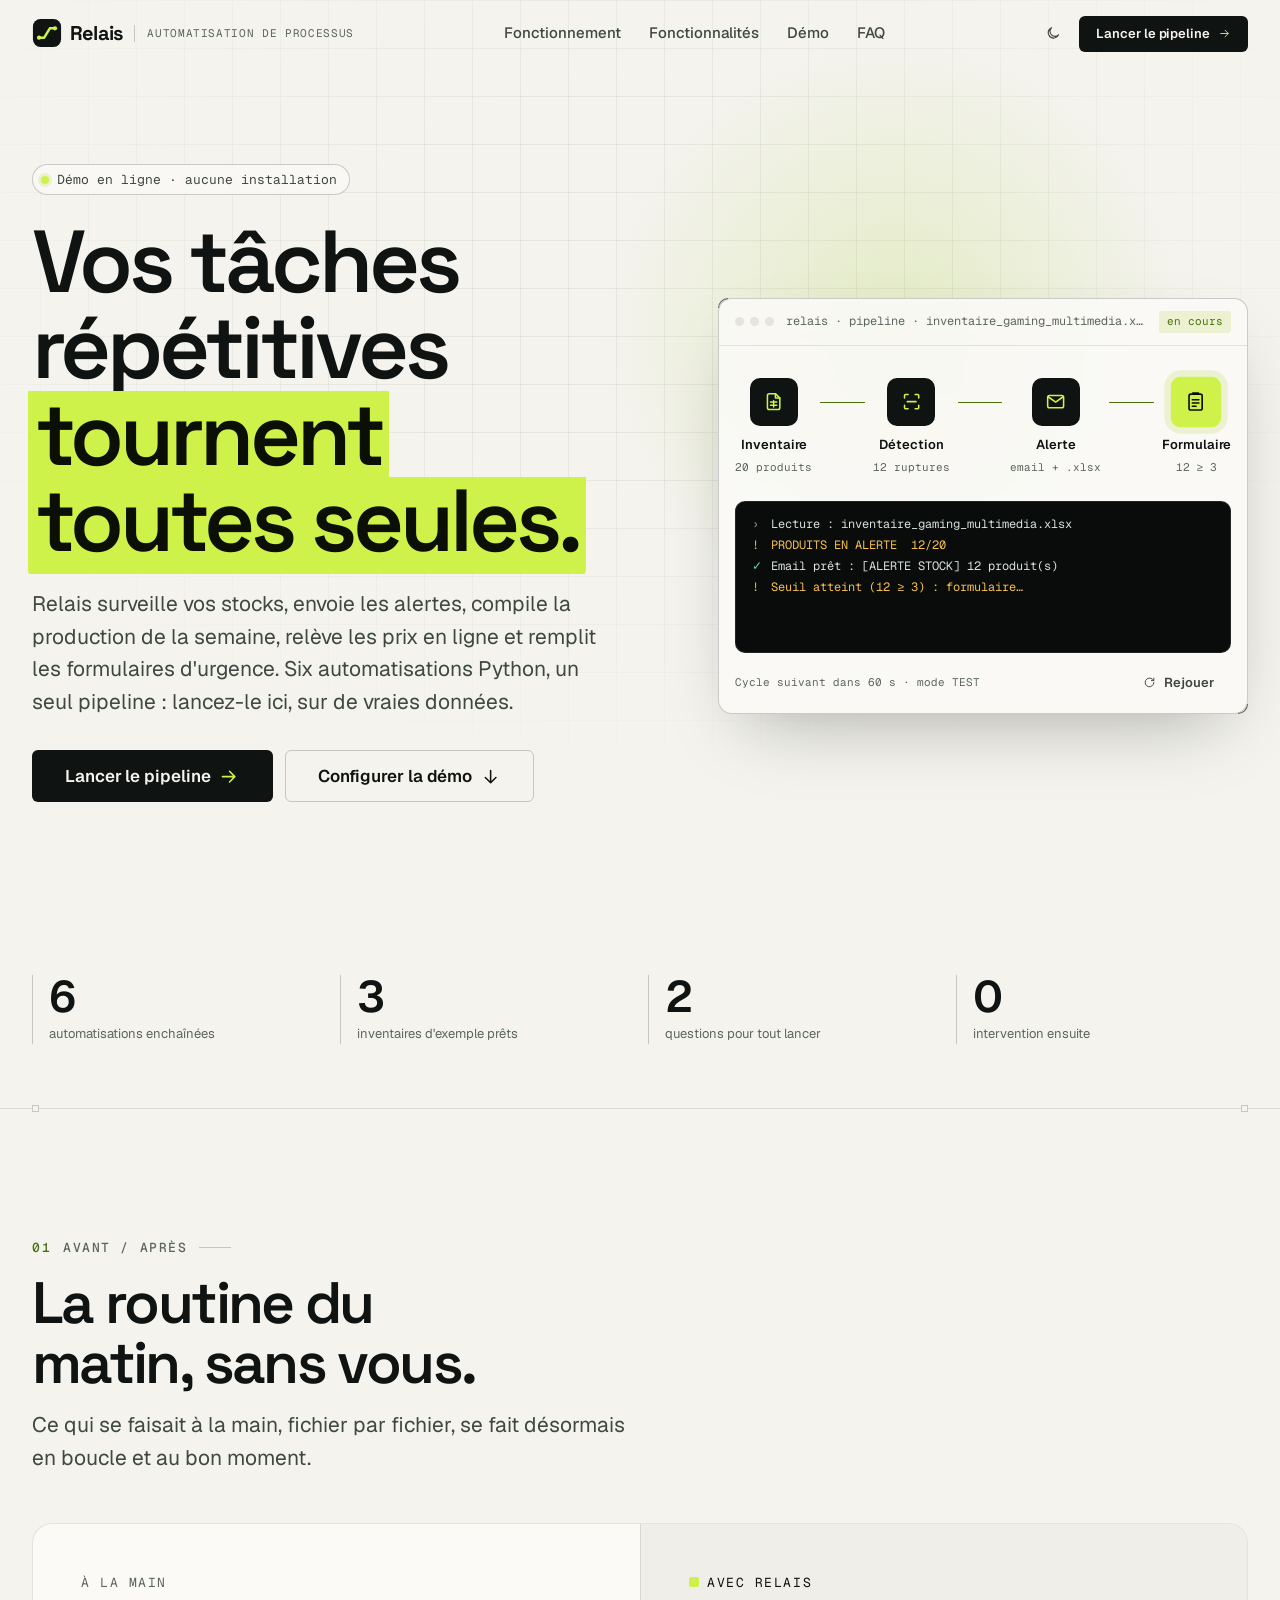
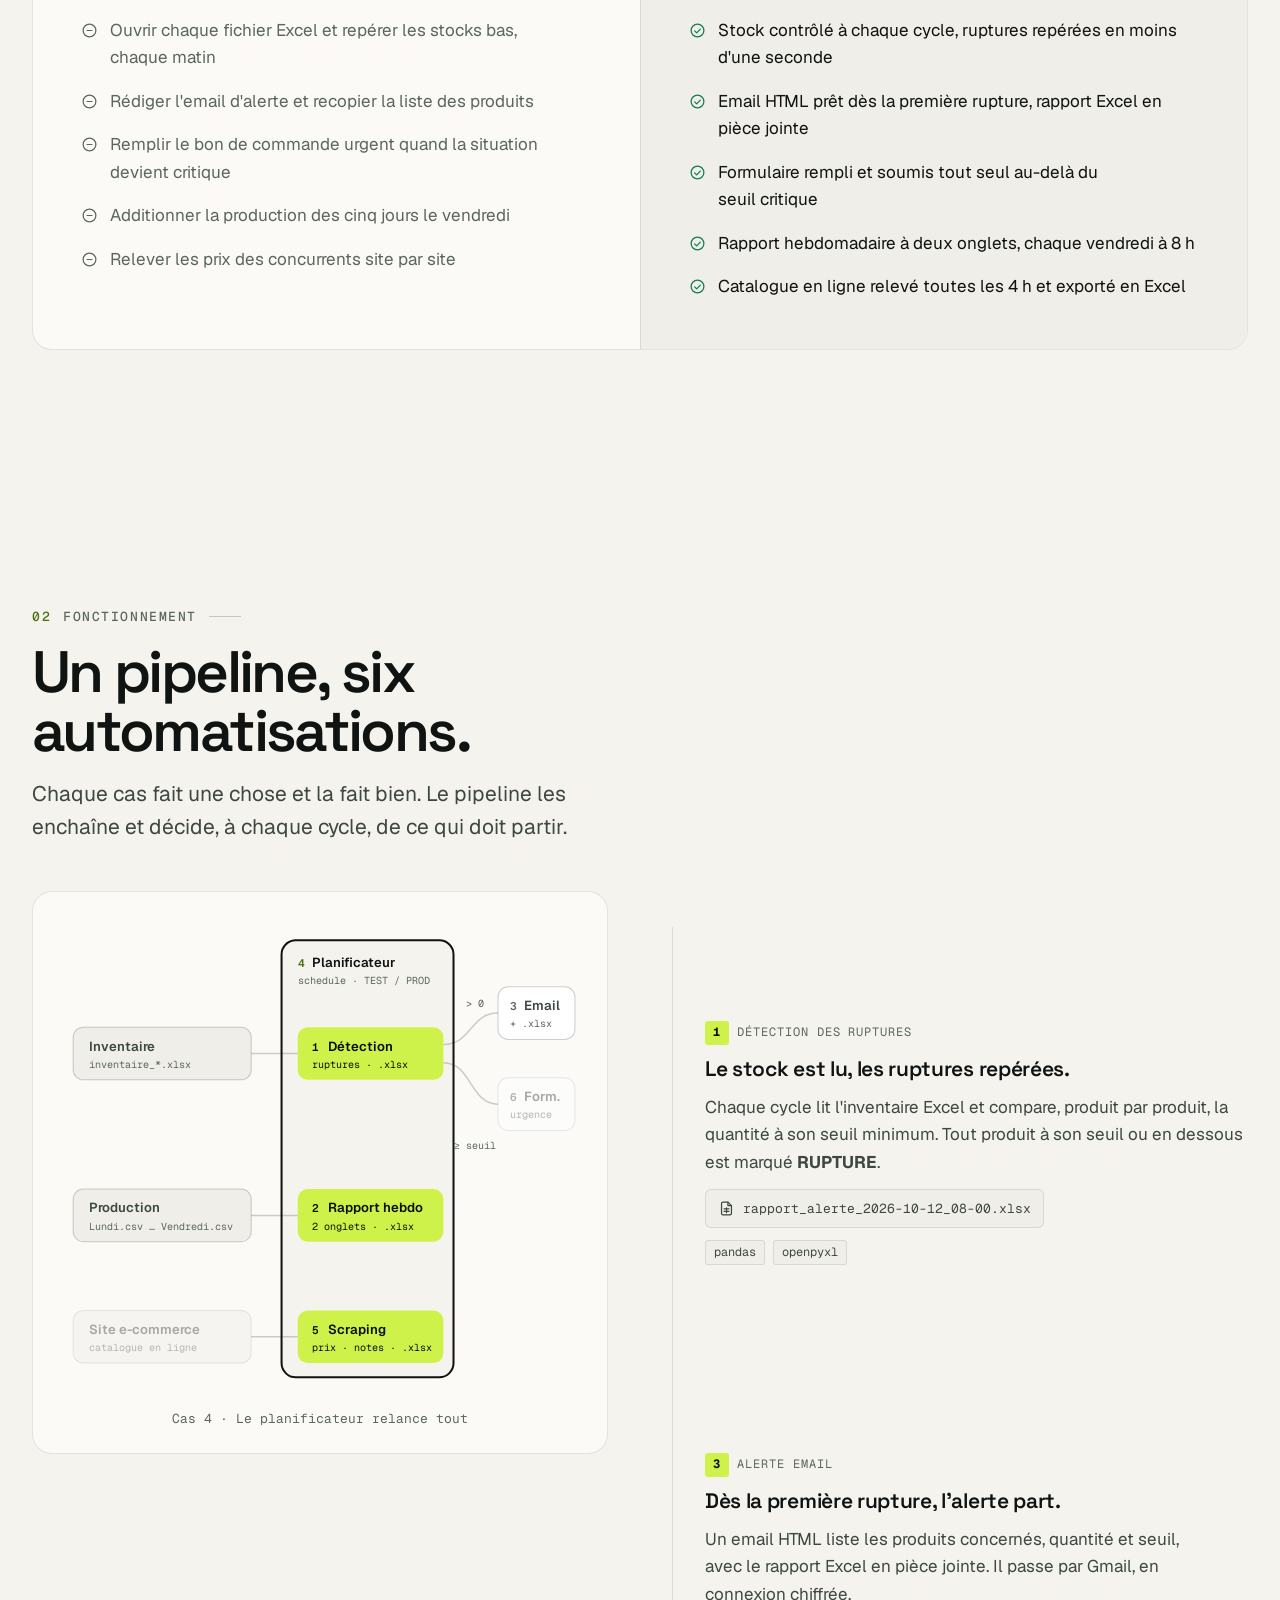
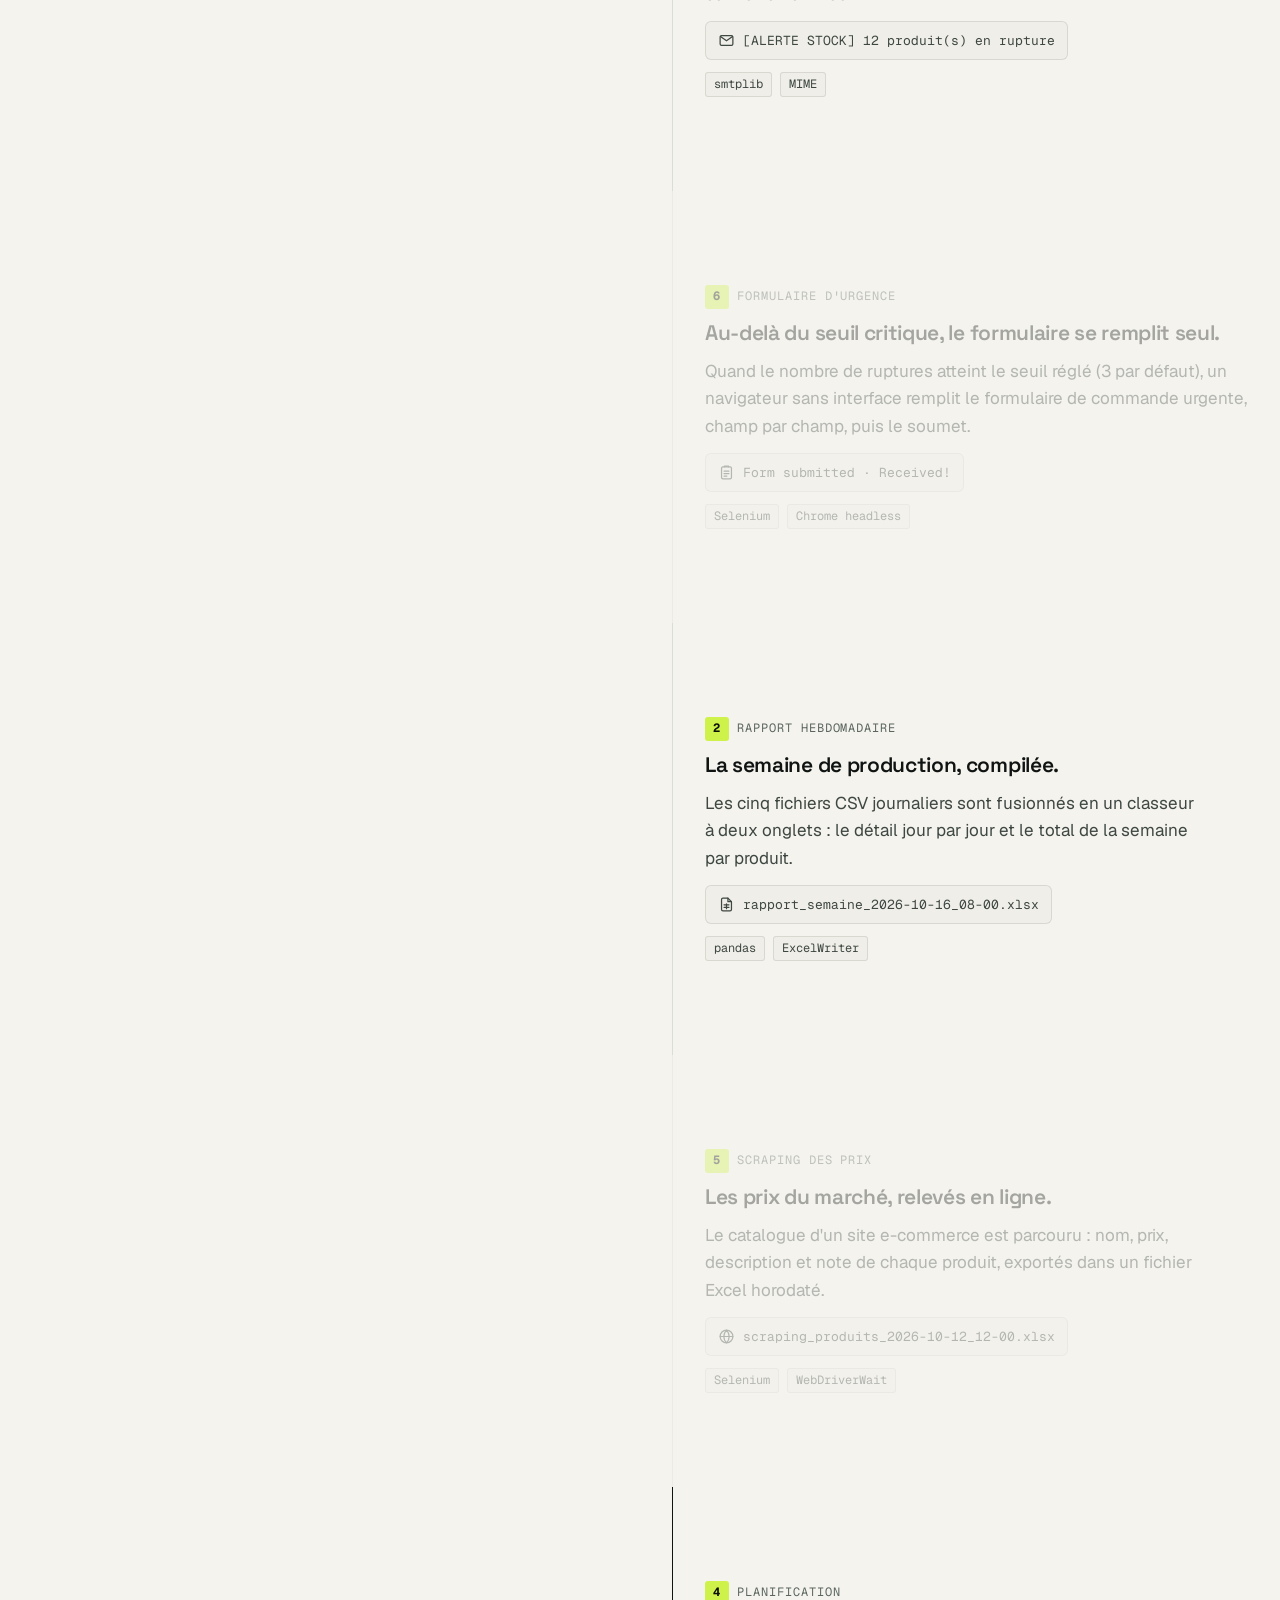
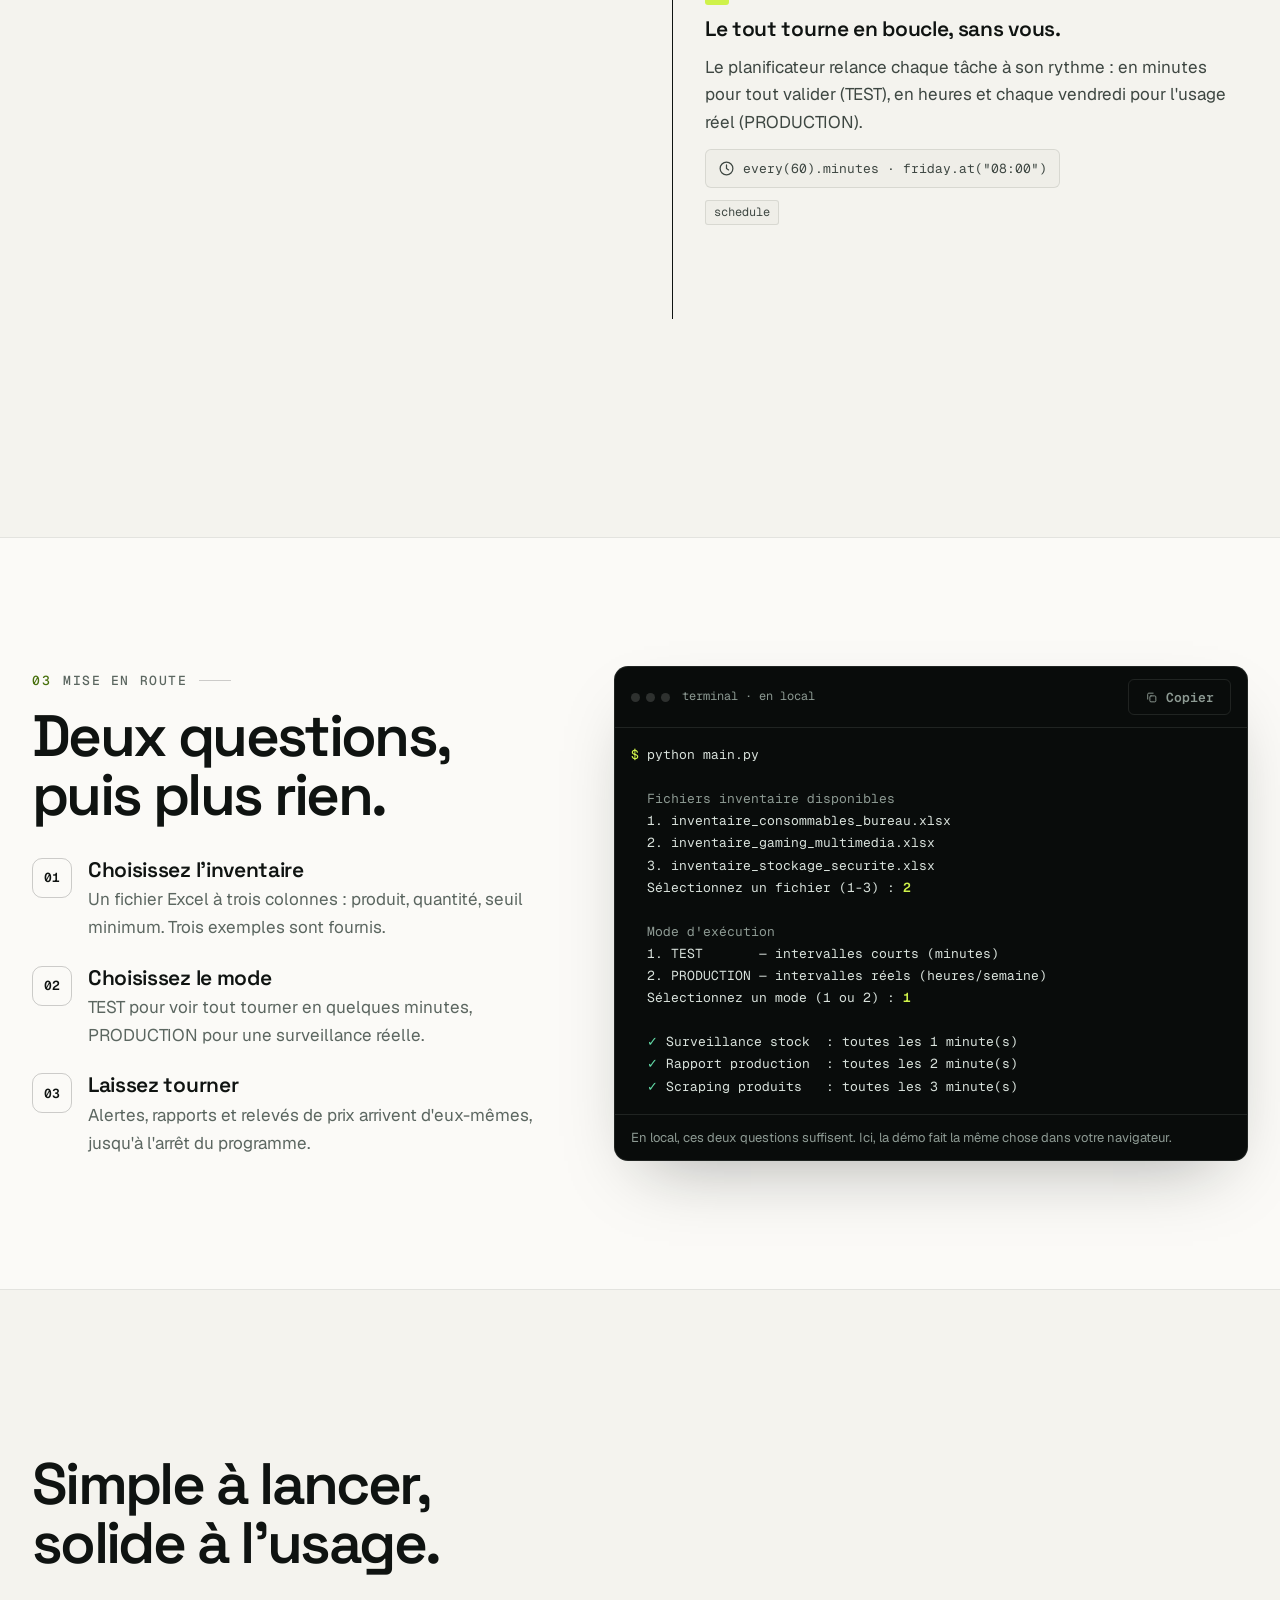
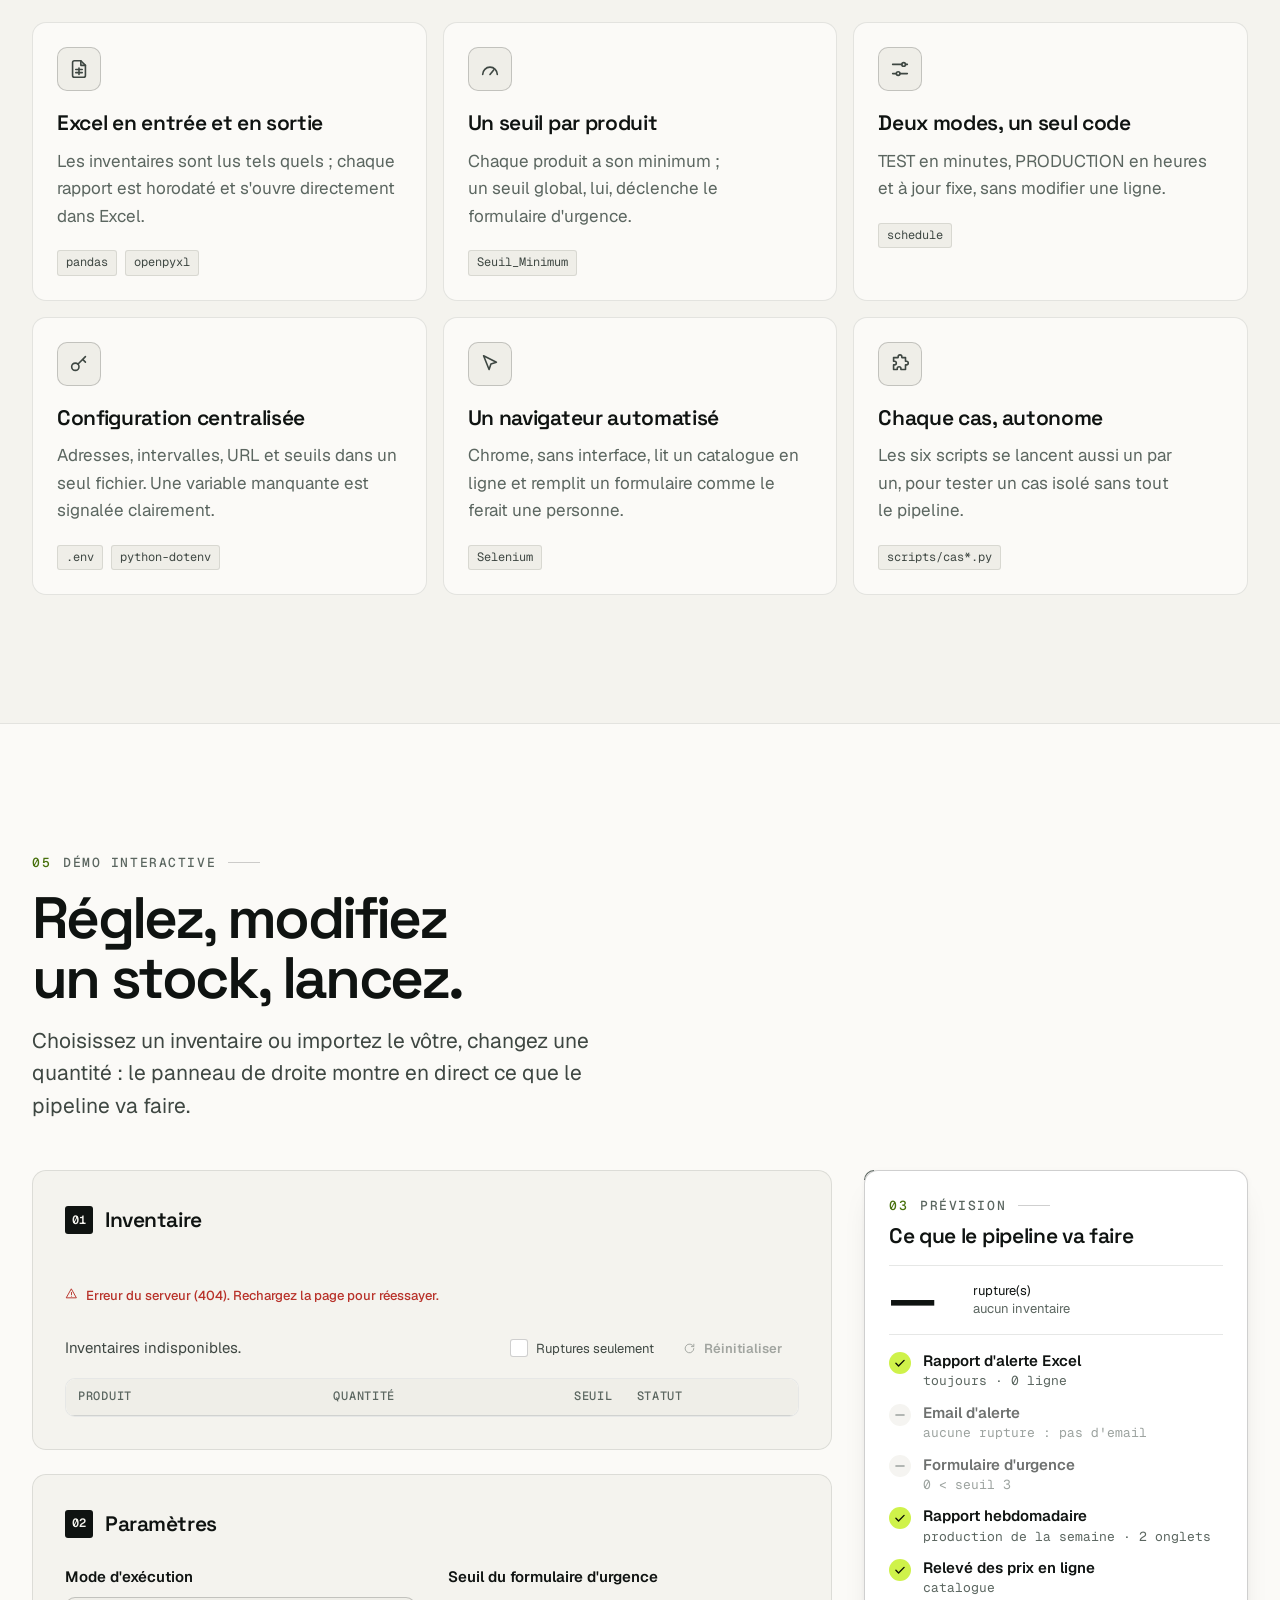
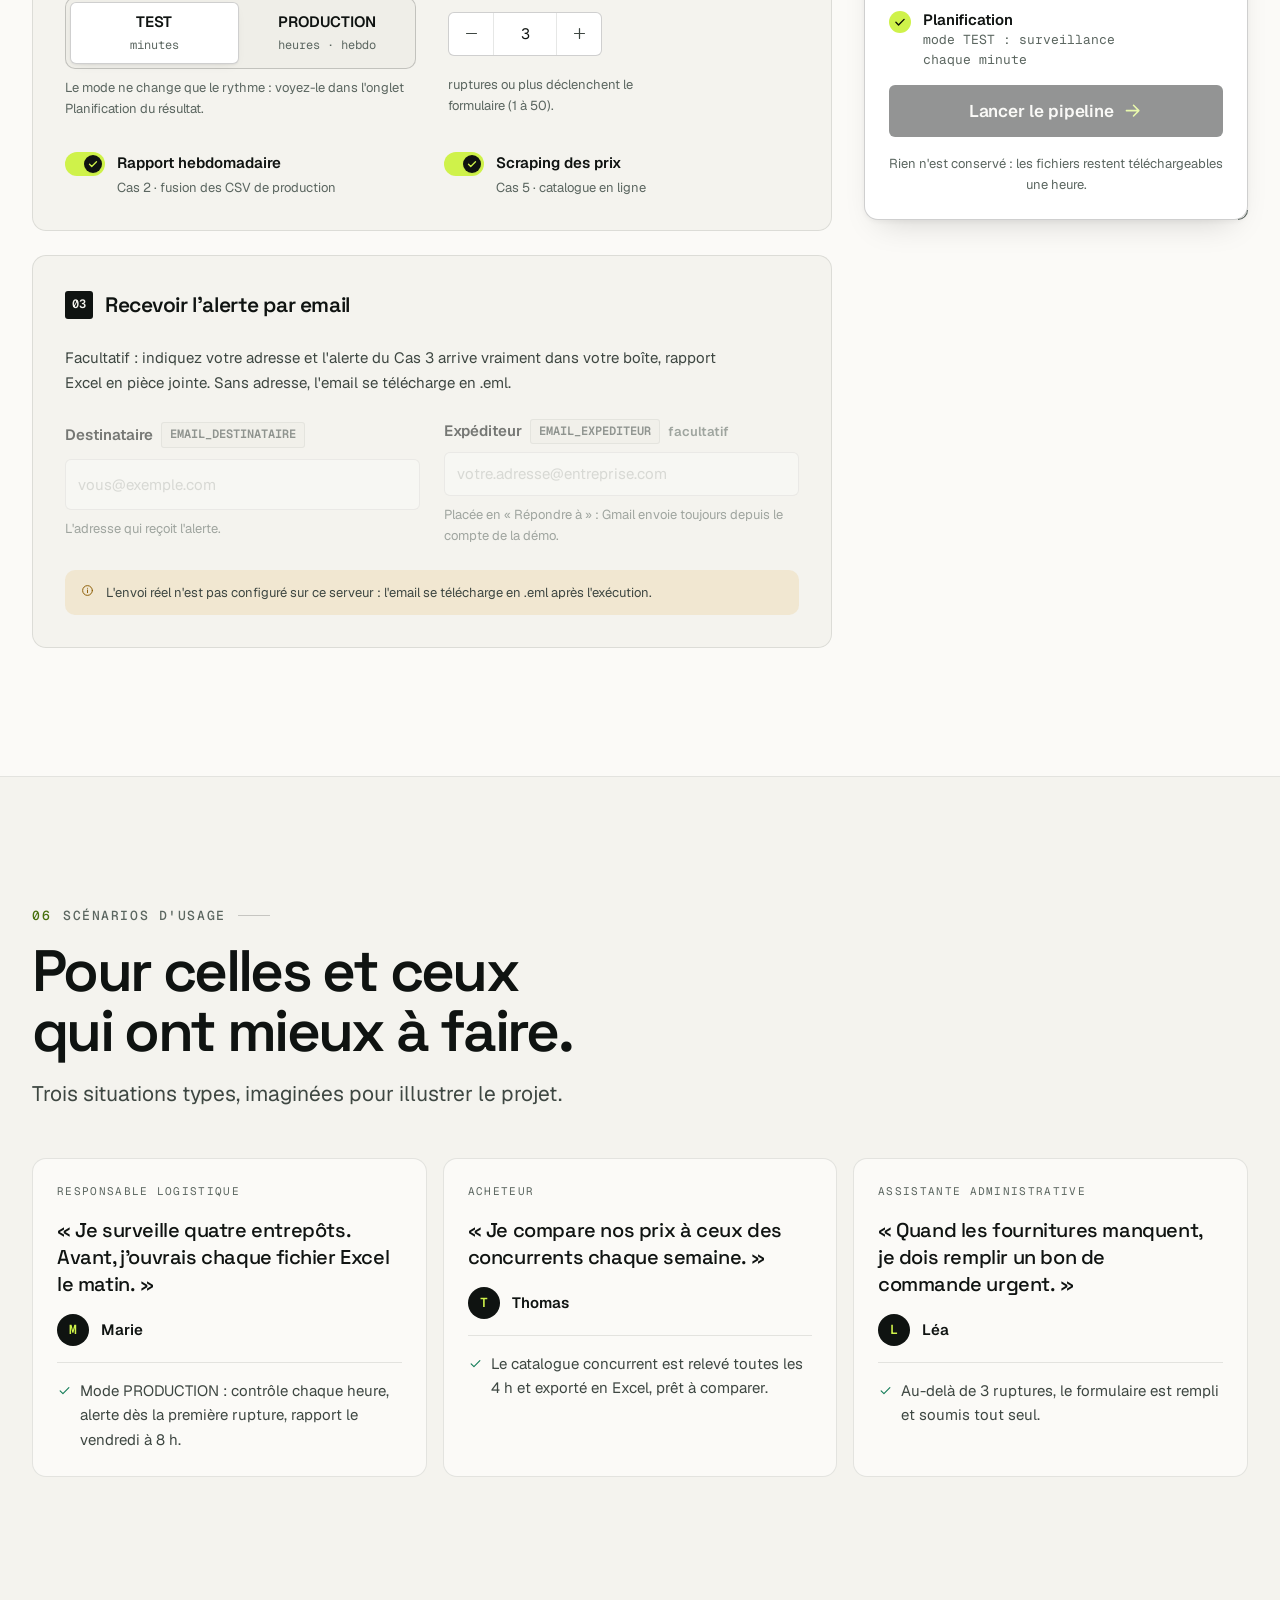
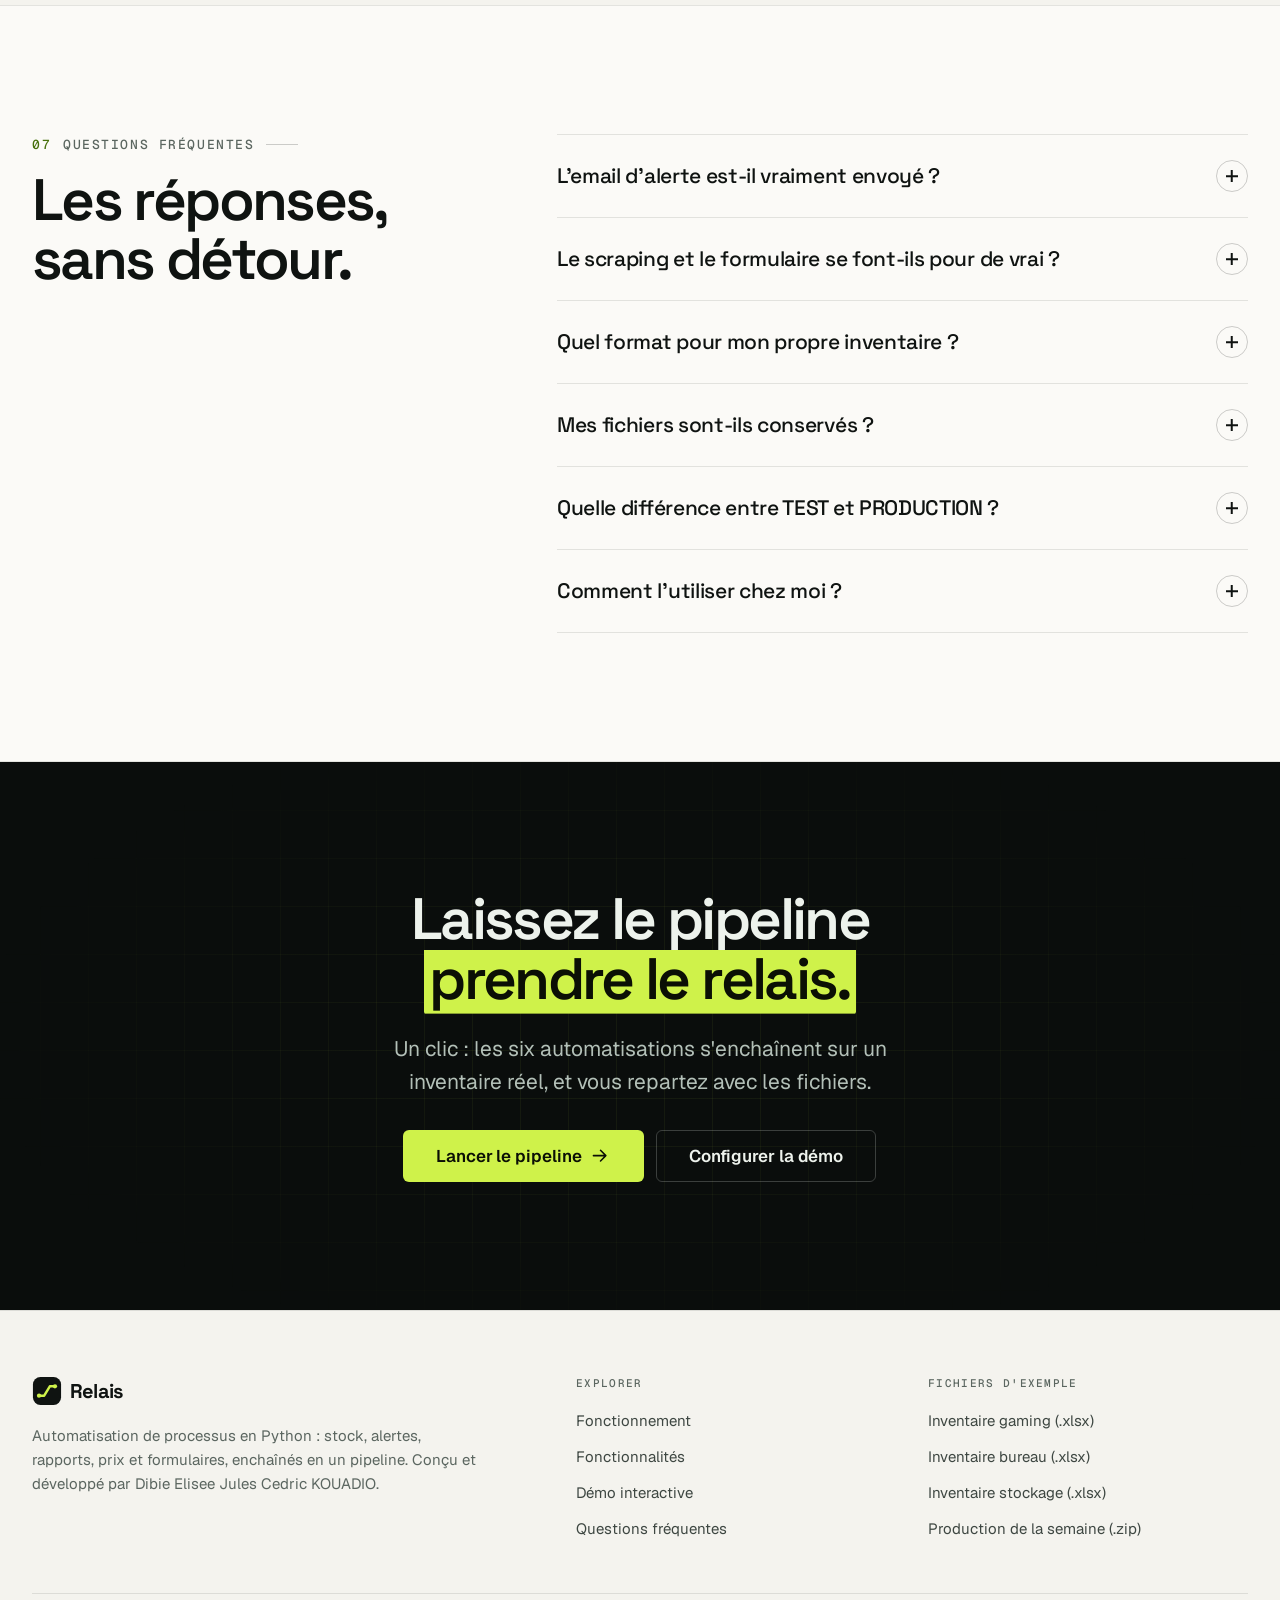
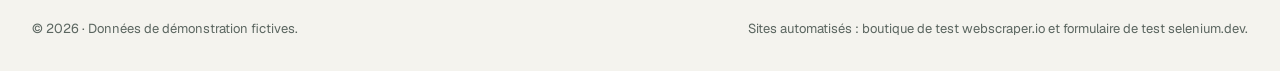
==== commit cbc1acee: "Alerte email reçue pour de vrai depuis la démo, README refait - Démo : étape 03 « Recevoir l'alerte " ====
--- a/webapp/static/index.html
+++ b/webapp/static/index.html
@@ -627,6 +627,32 @@
                 </div>
               </div>
             </fieldset>
+
+            <!-- 03 Alerte email : les deux variables du .env, réglables ici -->
+            <fieldset class="demo-block mail-config" data-mail-config>
+              <legend class="demo-block__legend"><span class="mono demo-block__num">03</span>Recevoir l'alerte par email</legend>
+              <p class="mail-config__intro">
+                Facultatif&nbsp;: indiquez votre adresse et l'alerte du Cas 3 arrive vraiment dans votre boîte, rapport Excel en pièce jointe. Sans adresse, l'email se télécharge en .eml.
+              </p>
+              <div class="mail-config__grid">
+                <div class="field">
+                  <label class="field__label" for="email-destinataire">Destinataire <span class="tag">EMAIL_DESTINATAIRE</span></label>
+                  <input class="input" id="email-destinataire" name="email_destinataire" type="email" inputmode="email" autocomplete="email" spellcheck="false" maxlength="254" placeholder="vous@exemple.com" aria-describedby="email-destinataire-hint">
+                  <p class="field__hint" id="email-destinataire-hint">L'adresse qui reçoit l'alerte.</p>
+                  <p class="field__error" data-error="destinataire" hidden></p>
+                </div>
+                <div class="field">
+                  <label class="field__label" for="email-expediteur">Expéditeur <span class="tag">EMAIL_EXPEDITEUR</span> <span class="muted xs">facultatif</span></label>
+                  <input class="input" id="email-expediteur" name="email_expediteur" type="email" inputmode="email" autocomplete="off" spellcheck="false" maxlength="254" placeholder="votre.adresse@entreprise.com" aria-describedby="email-expediteur-hint">
+                  <p class="field__hint" id="email-expediteur-hint">Placée en «&nbsp;Répondre à&nbsp;»&nbsp;: Gmail envoie toujours depuis le compte de la démo.</p>
+                  <p class="field__error" data-error="expediteur" hidden></p>
+                </div>
+              </div>
+              <p class="panel__note" data-mail-note>
+                <svg class="icon icon--sm" aria-hidden="true"><use href="#i-info"/></svg>
+                <span data-mail-note-text>Contenu verrouillé&nbsp;: seules les quantités de l'inventaire d'exemple sont modifiables. 3 envois par heure au plus.</span>
+              </p>
+            </fieldset>
           </div>
 
           <!-- Prévision en direct + lancement -->
@@ -699,7 +725,8 @@
           <details class="accordion__item">
             <summary class="accordion__summary">L'email d'alerte est-il vraiment envoyé&nbsp;?<span class="accordion__toggle" aria-hidden="true"></span></summary>
             <div class="accordion__content">
-              <p>En local, oui&nbsp;: par Gmail, avec un mot de passe d'application. Dans cette démo publique, l'email est construit à l'identique (même contenu, même pièce jointe) mais il n'est pas envoyé&nbsp;: vous le téléchargez en .eml et l'ouvrez dans votre messagerie.</p>
+              <p>Oui, si vous le demandez&nbsp;: indiquez votre adresse dans la démo (étape 03, «&nbsp;Recevoir l'alerte par email&nbsp;») et l'alerte part par Gmail, rapport Excel en pièce jointe. Elle est envoyée depuis le compte de la démo&nbsp;; l'adresse d'expéditeur que vous indiquez est placée en «&nbsp;Répondre à&nbsp;».</p>
+              <p>Pour éviter les abus, l'envoi réel est réservé aux inventaires d'exemple (seules les quantités changent) et limité à 3 envois par heure et 2 par adresse et par jour. Sans adresse, l'email se télécharge en .eml. En local, il part du compte Gmail configuré dans le fichier .env.</p>
             </div>
           </details>
           <details class="accordion__item">
--- a/webapp/static/assets/css/sections.css
+++ b/webapp/static/assets/css/sections.css
@@ -875,3 +875,17 @@
   font-size: var(--text-xs);
   color: var(--color-ink-3);
 }
+
+/* ==========================================================================
+   DÉMO : alerte email (les deux variables du .env)
+   ========================================================================== */
+.mail-config__intro { color: var(--color-ink-2); font-size: var(--text-small); max-width: 42rem; }
+.mail-config__grid { display: grid; gap: var(--space-5); }
+@media (min-width: 48em) { .mail-config__grid { grid-template-columns: 1fr 1fr; } }
+.mail-config .field__label { display: flex; flex-wrap: wrap; align-items: center; gap: var(--space-2); }
+.mail-config .input::placeholder { color: var(--color-ink-3); opacity: 0.7; }
+.mail-config[data-disabled="true"] .mail-config__grid { opacity: 0.55; }
+.mail-config .panel__note[data-type="warning"] { background: var(--color-warning-soft); }
+.mail-config .panel__note[data-type="warning"] .icon { color: var(--color-warning); }
+.mail-config .panel__note[data-type="ok"] { background: var(--color-success-soft); }
+.mail-config .panel__note[data-type="ok"] .icon { color: var(--color-success); }
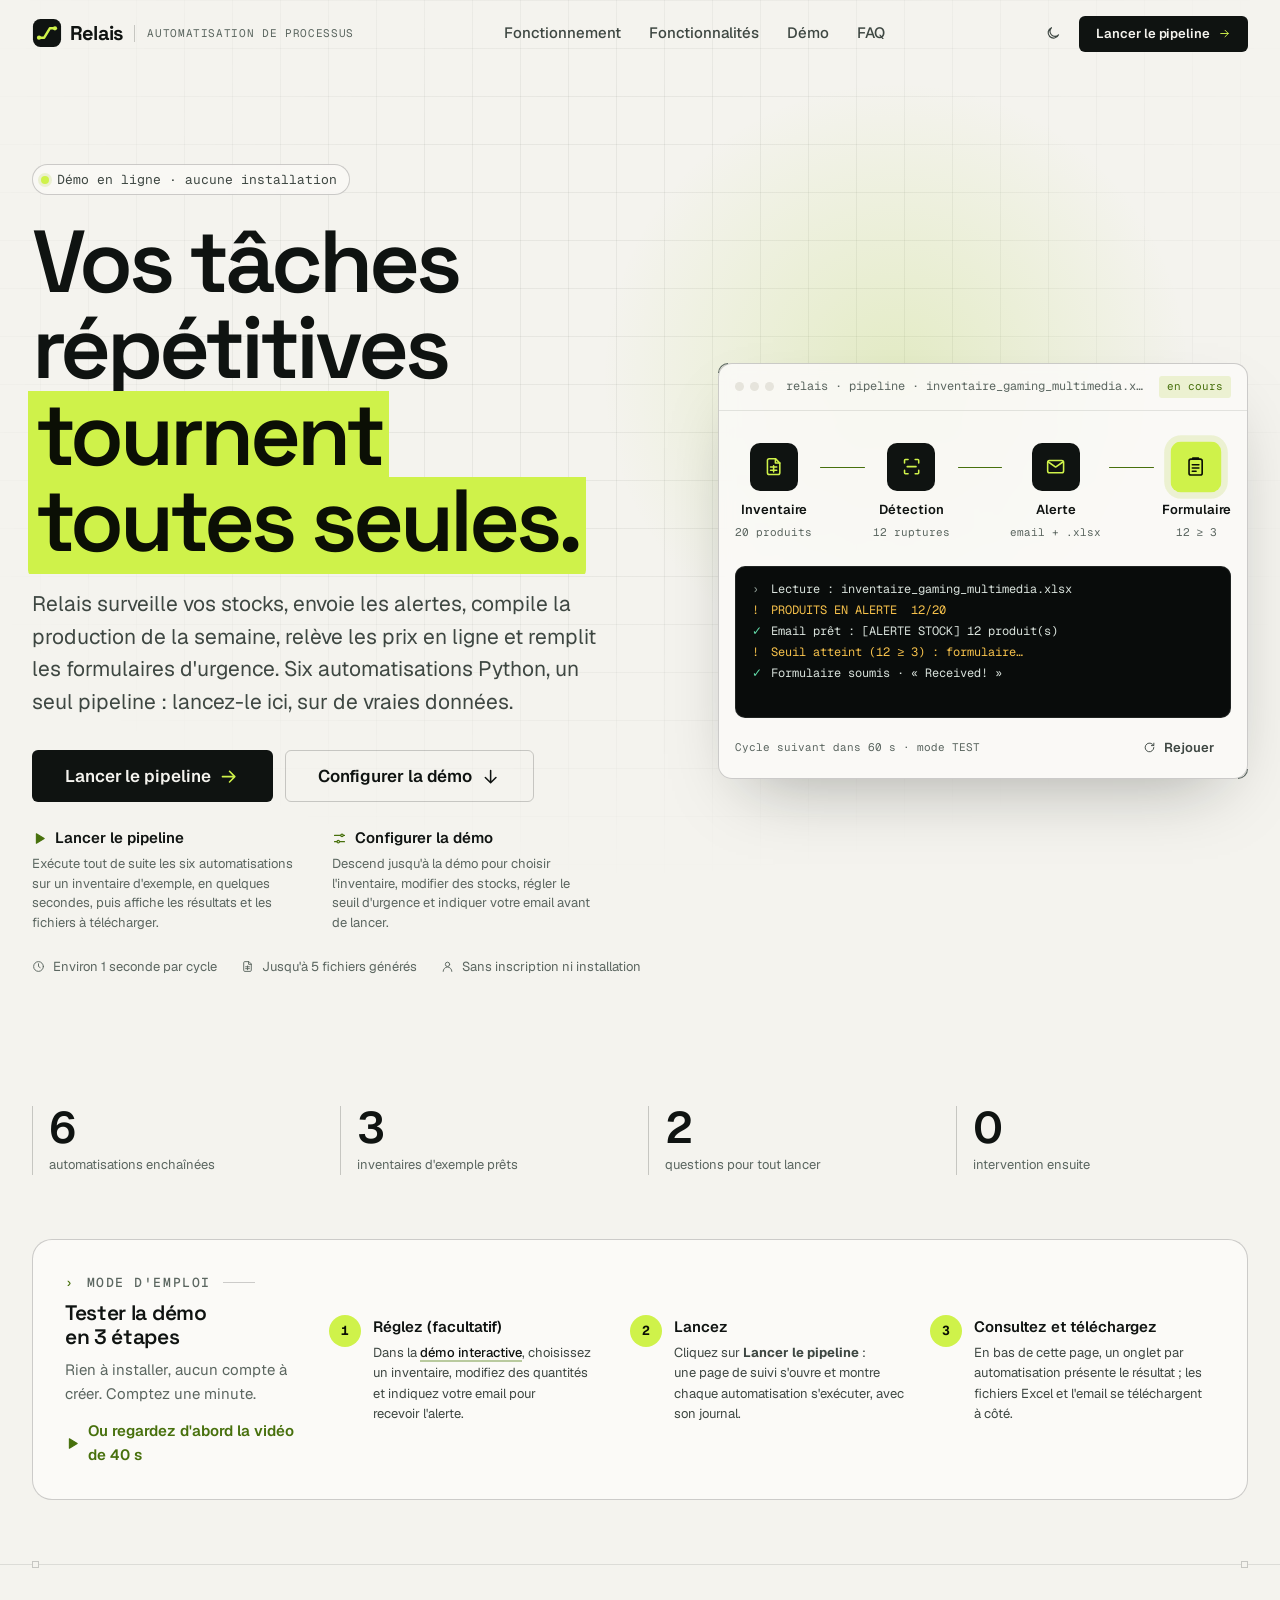
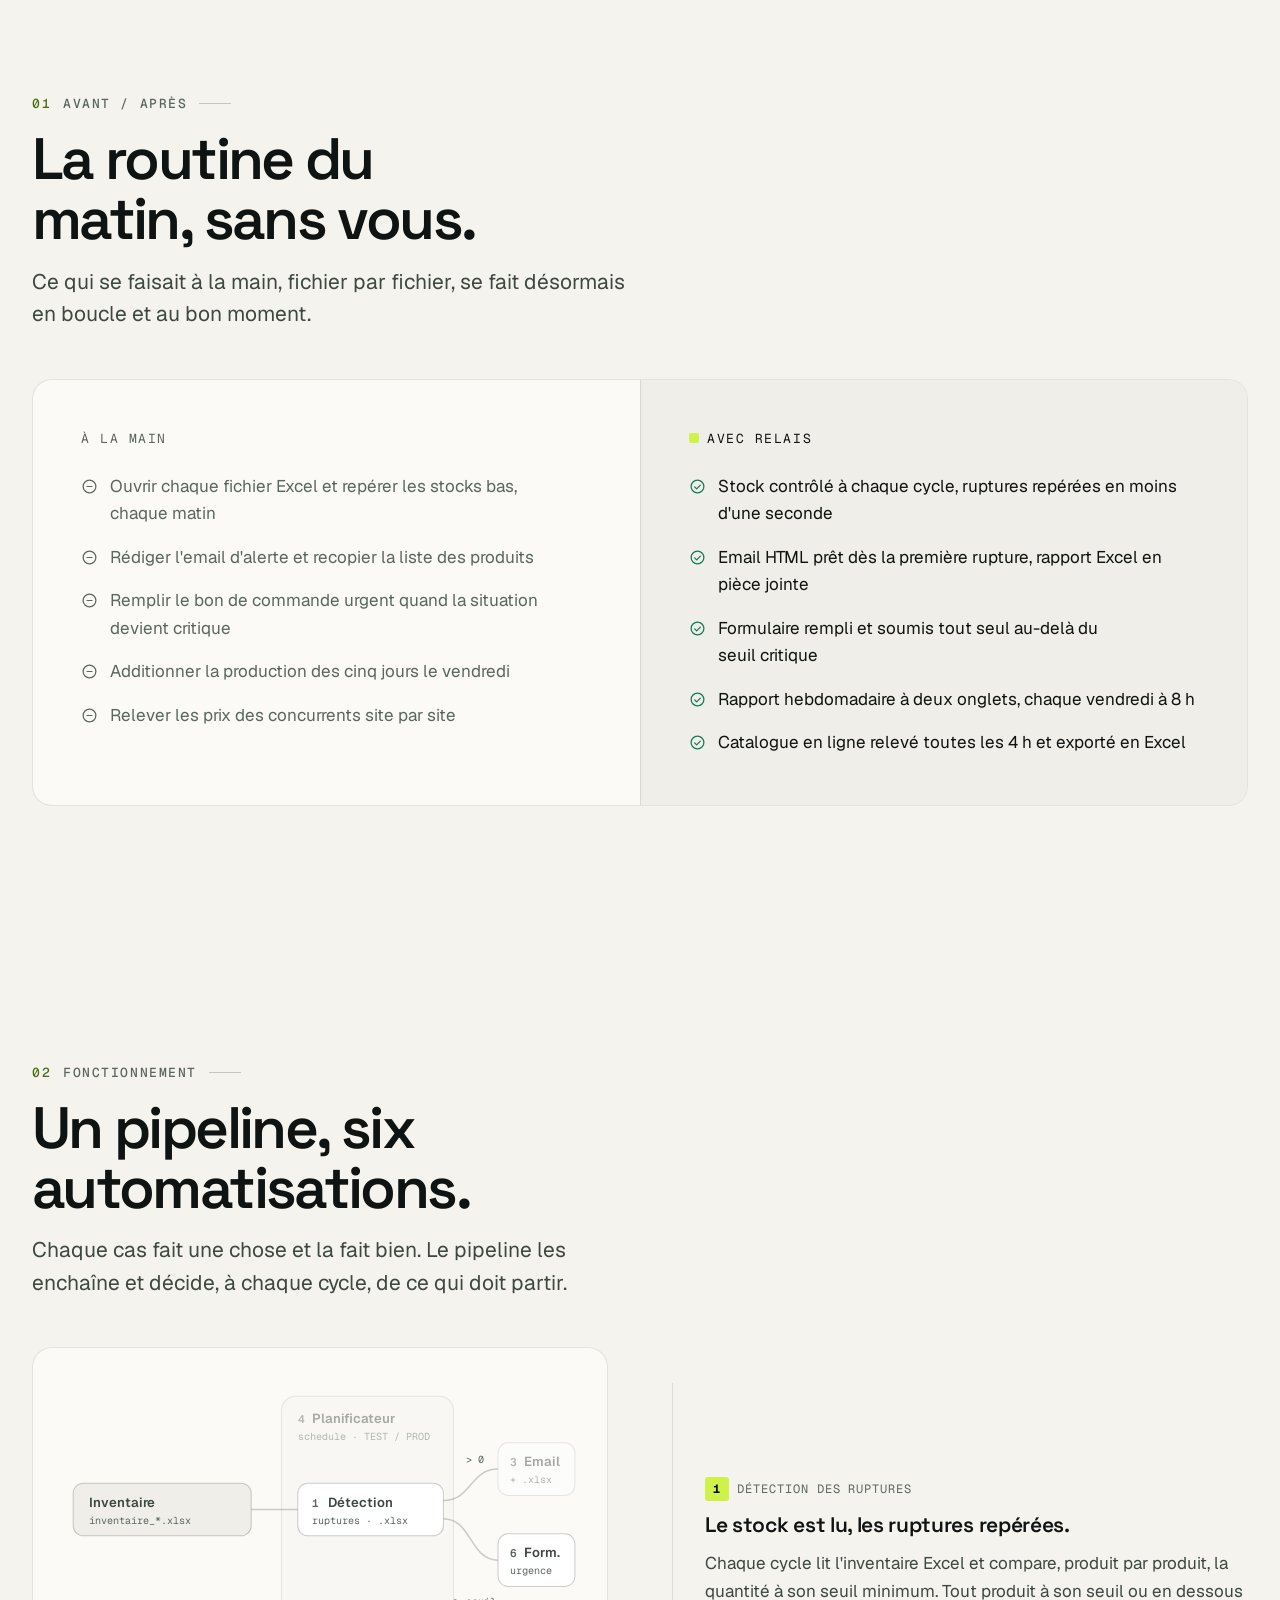
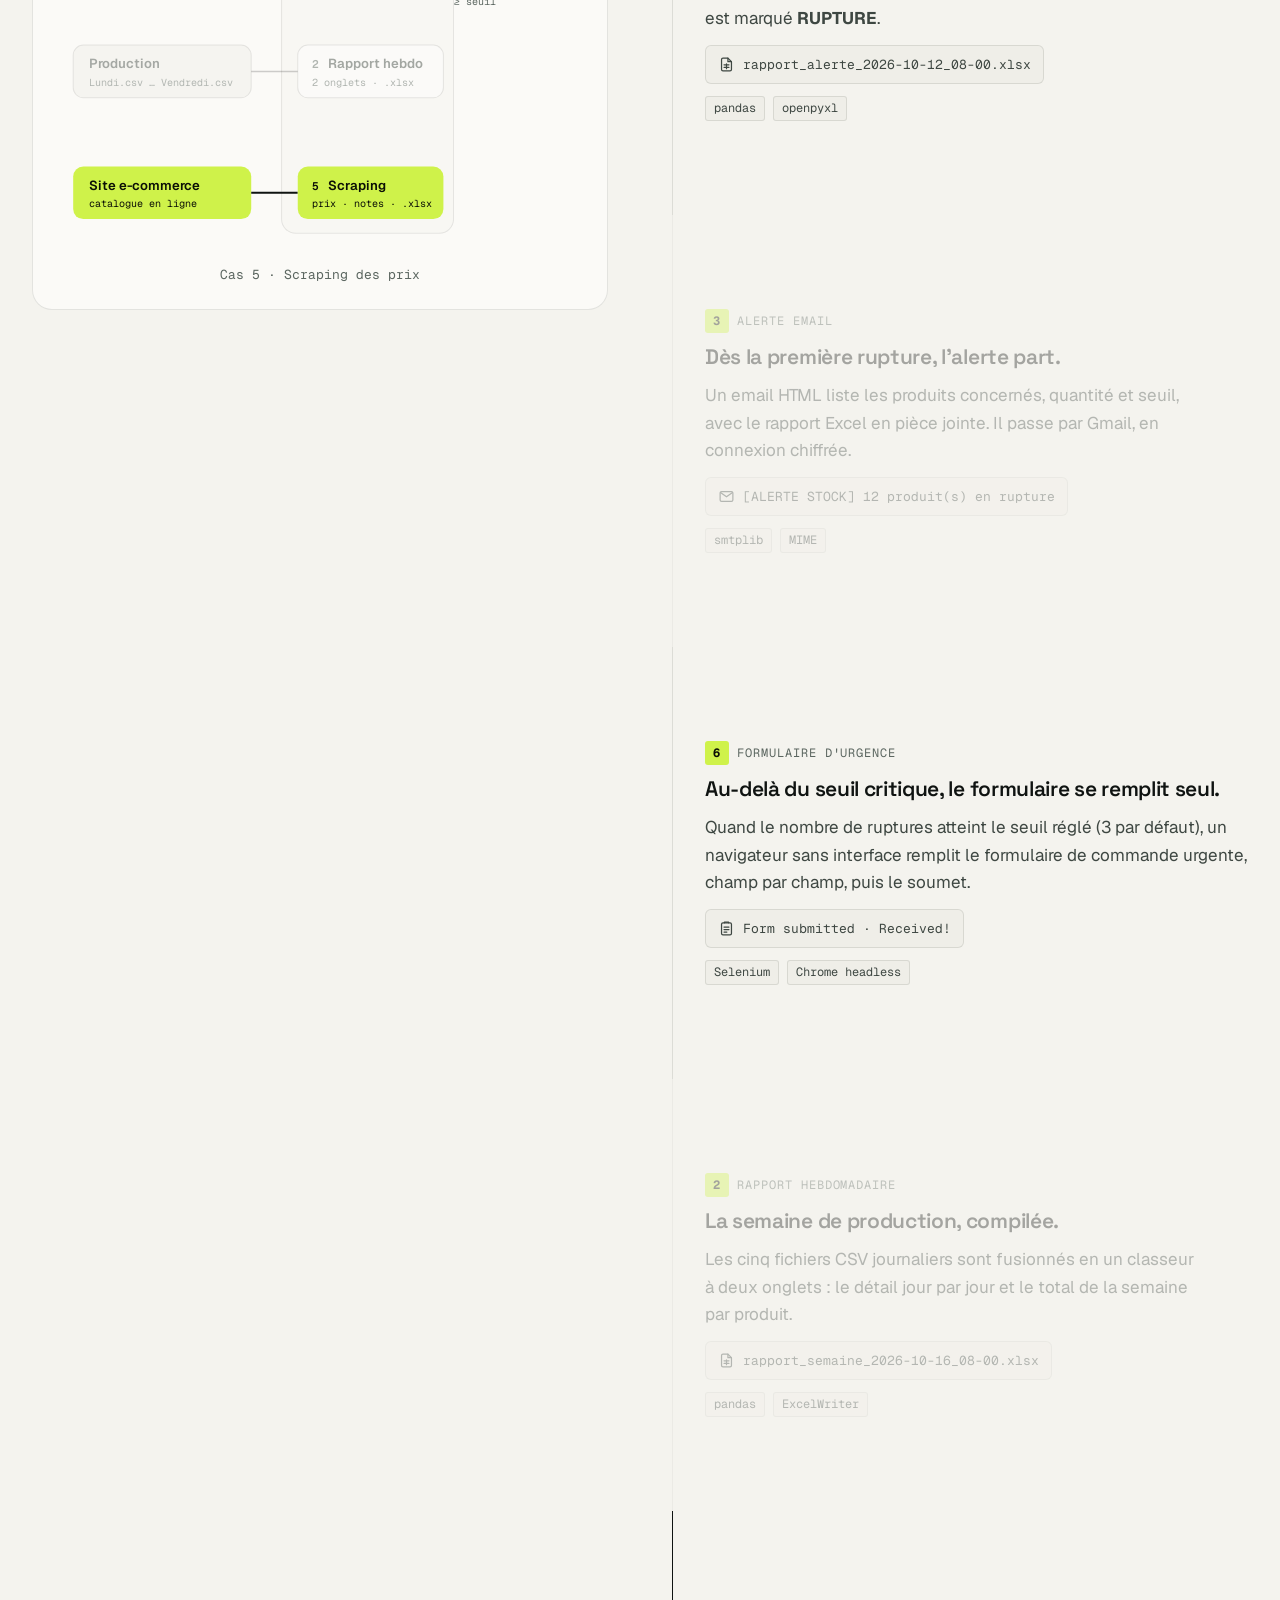
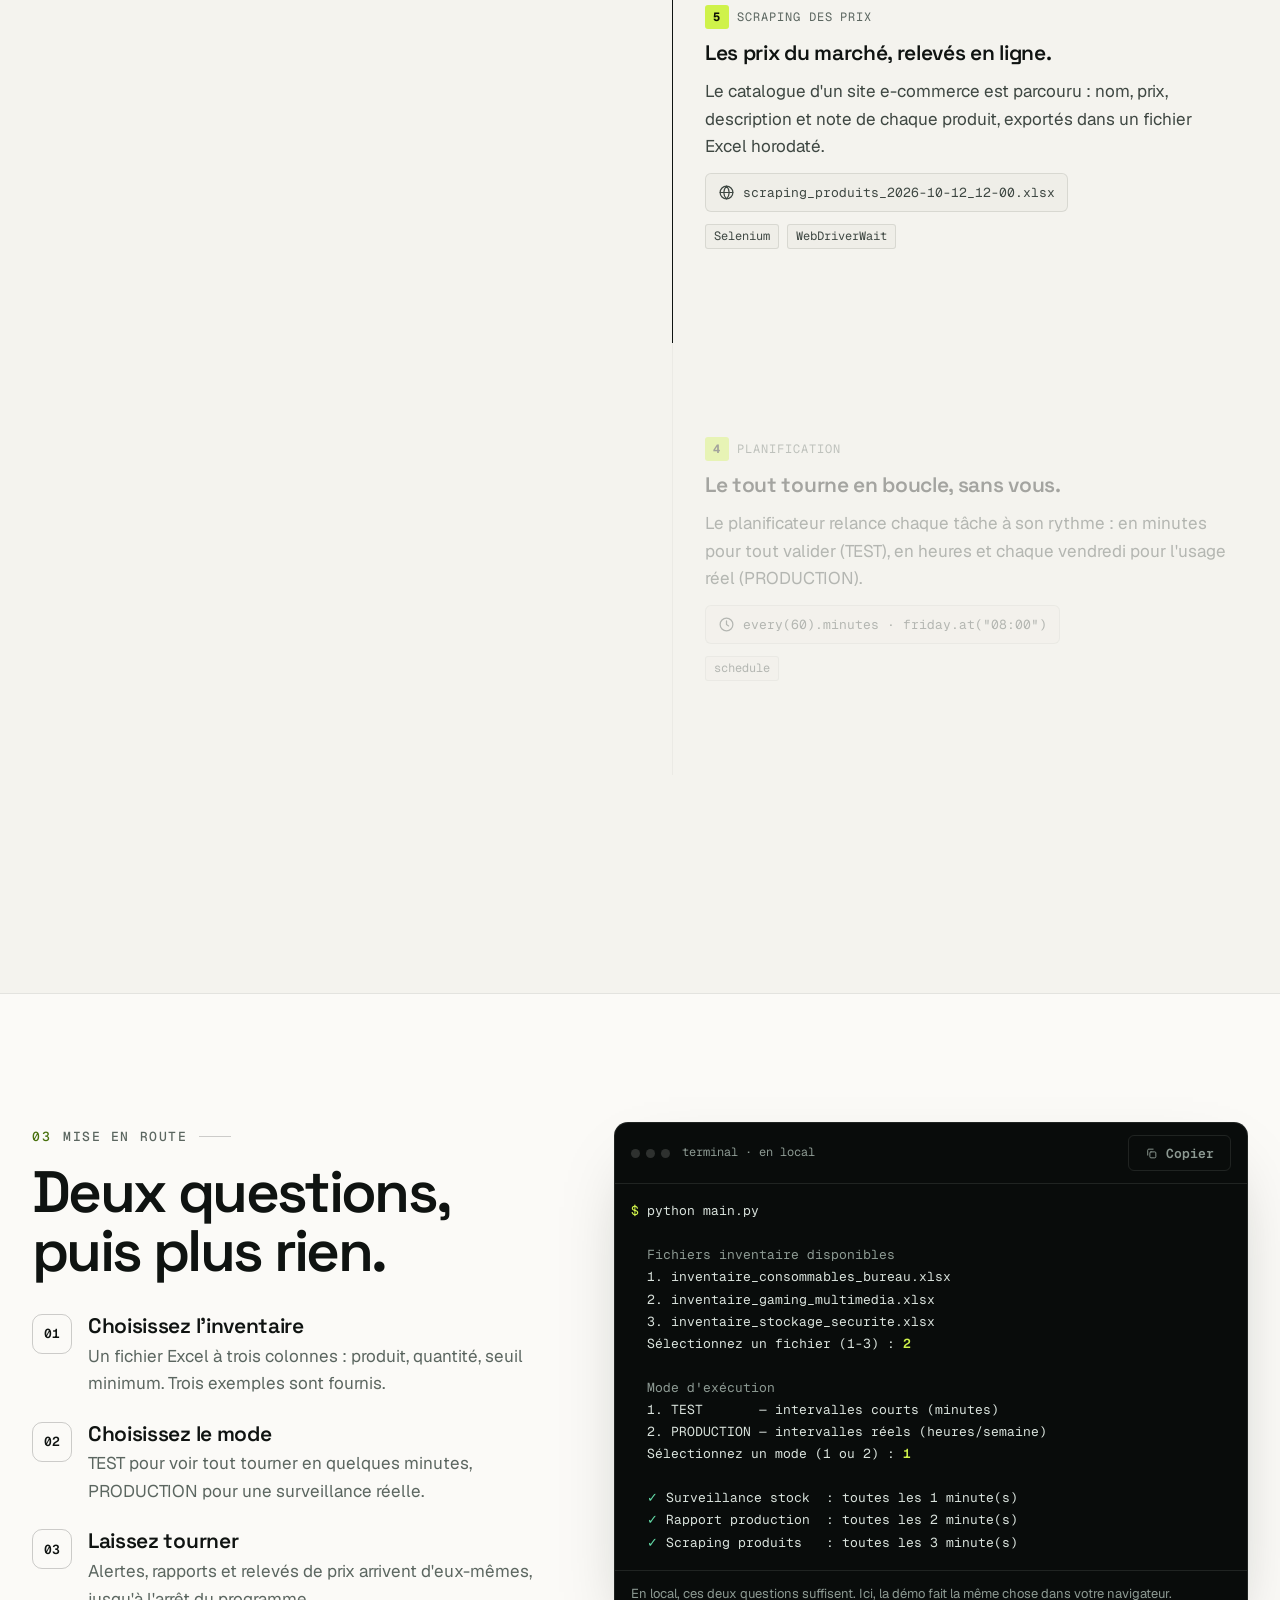
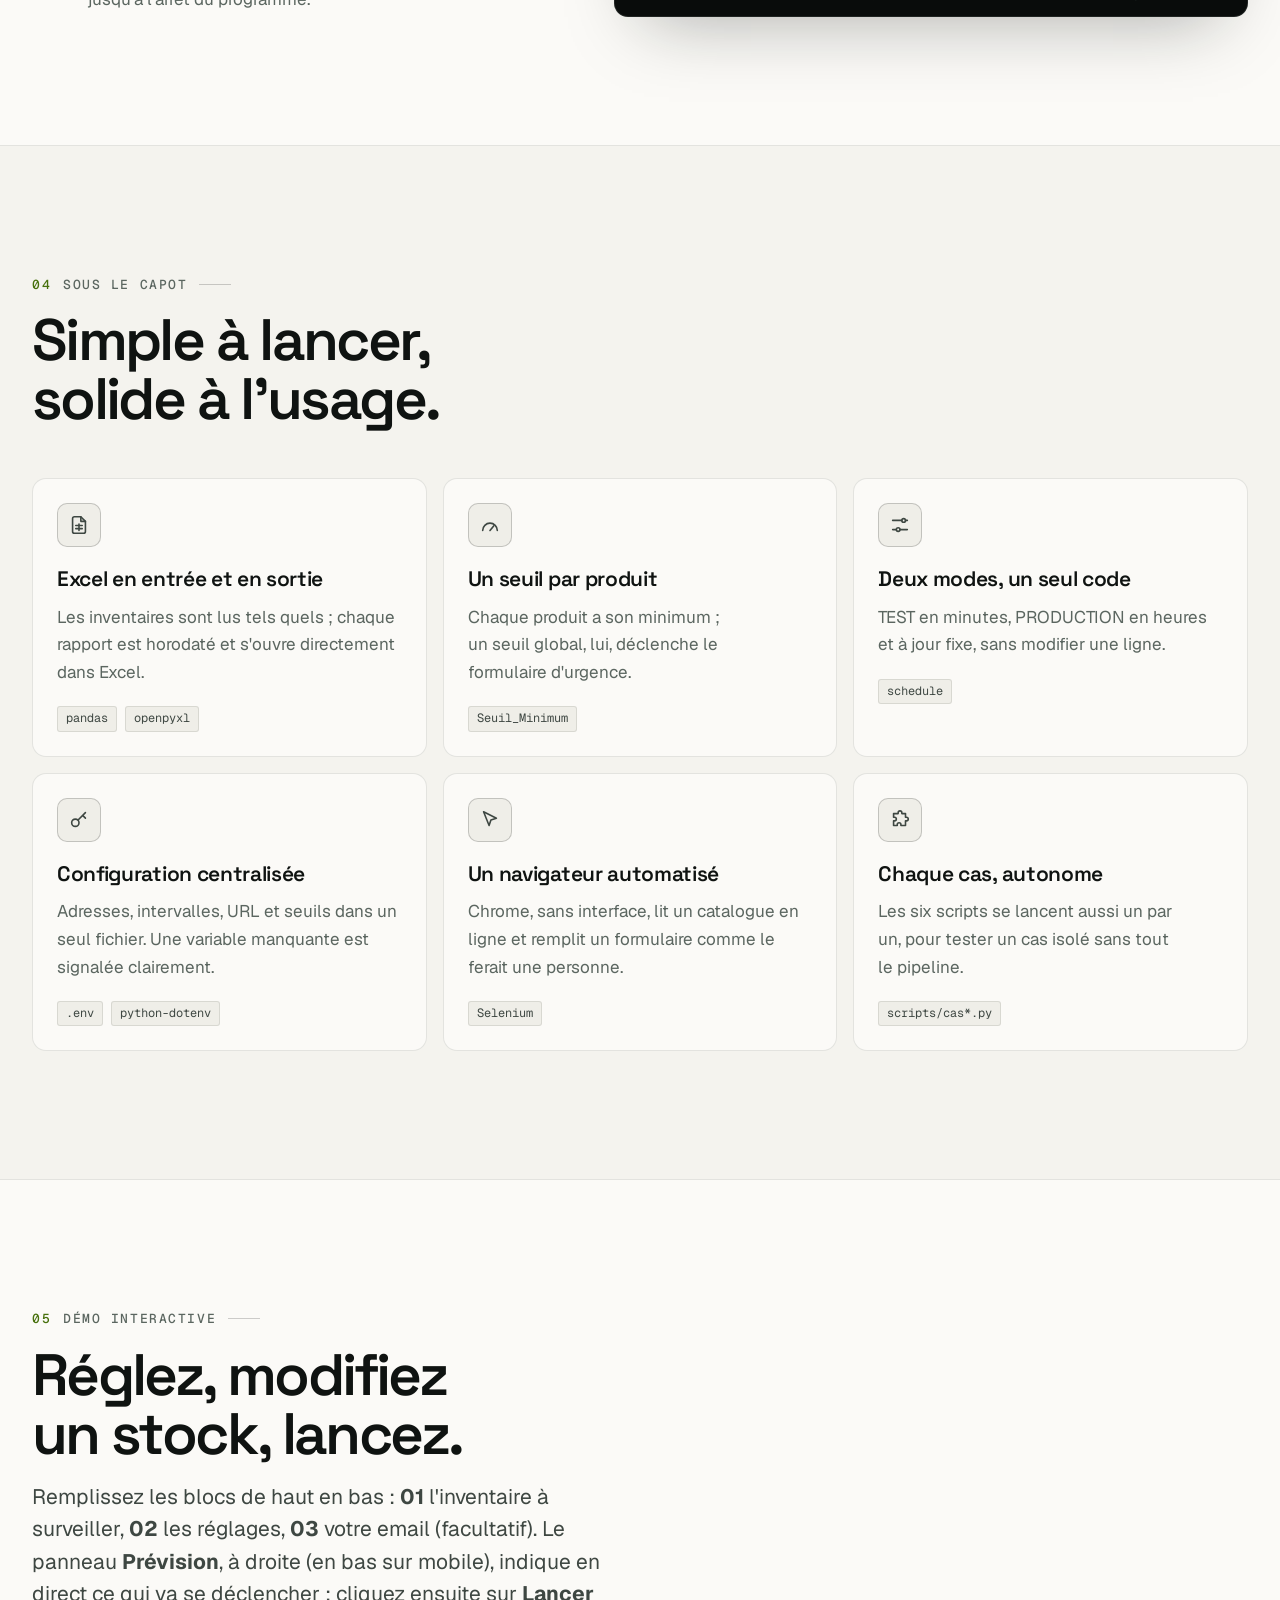
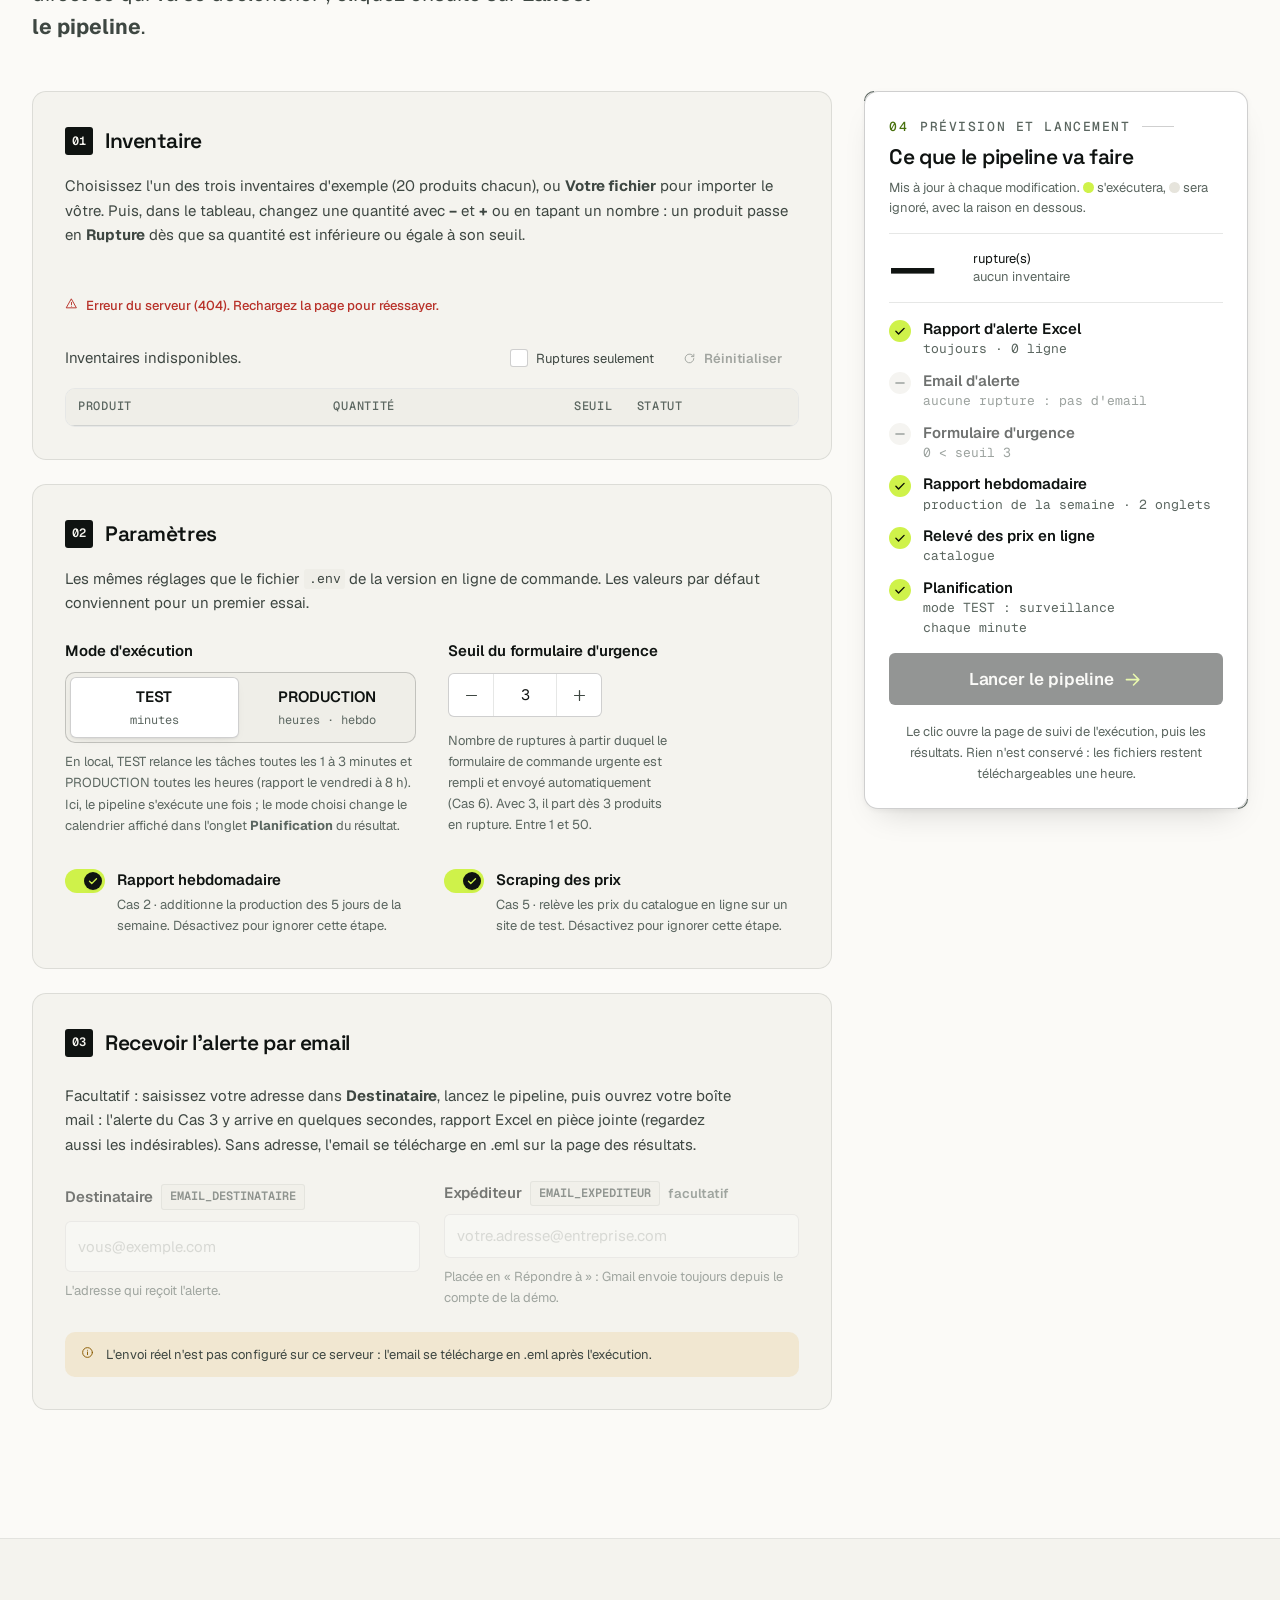
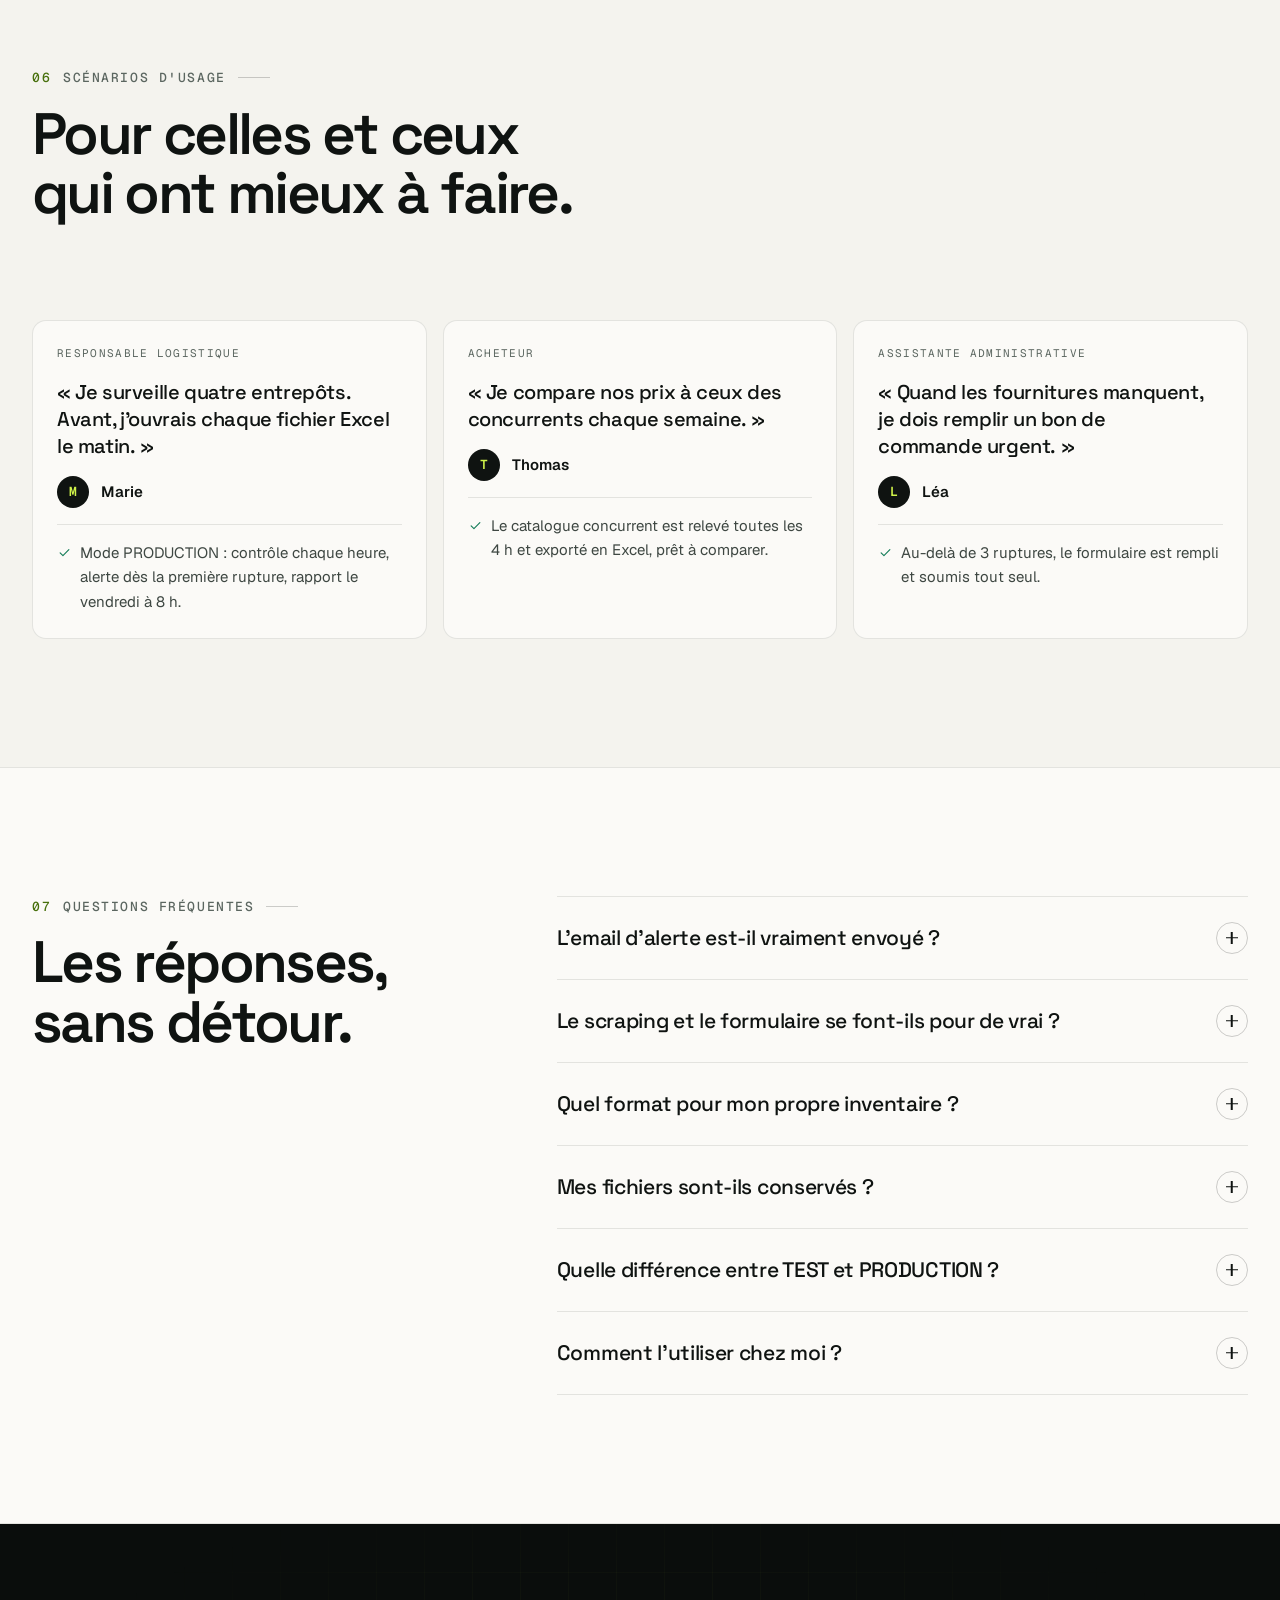
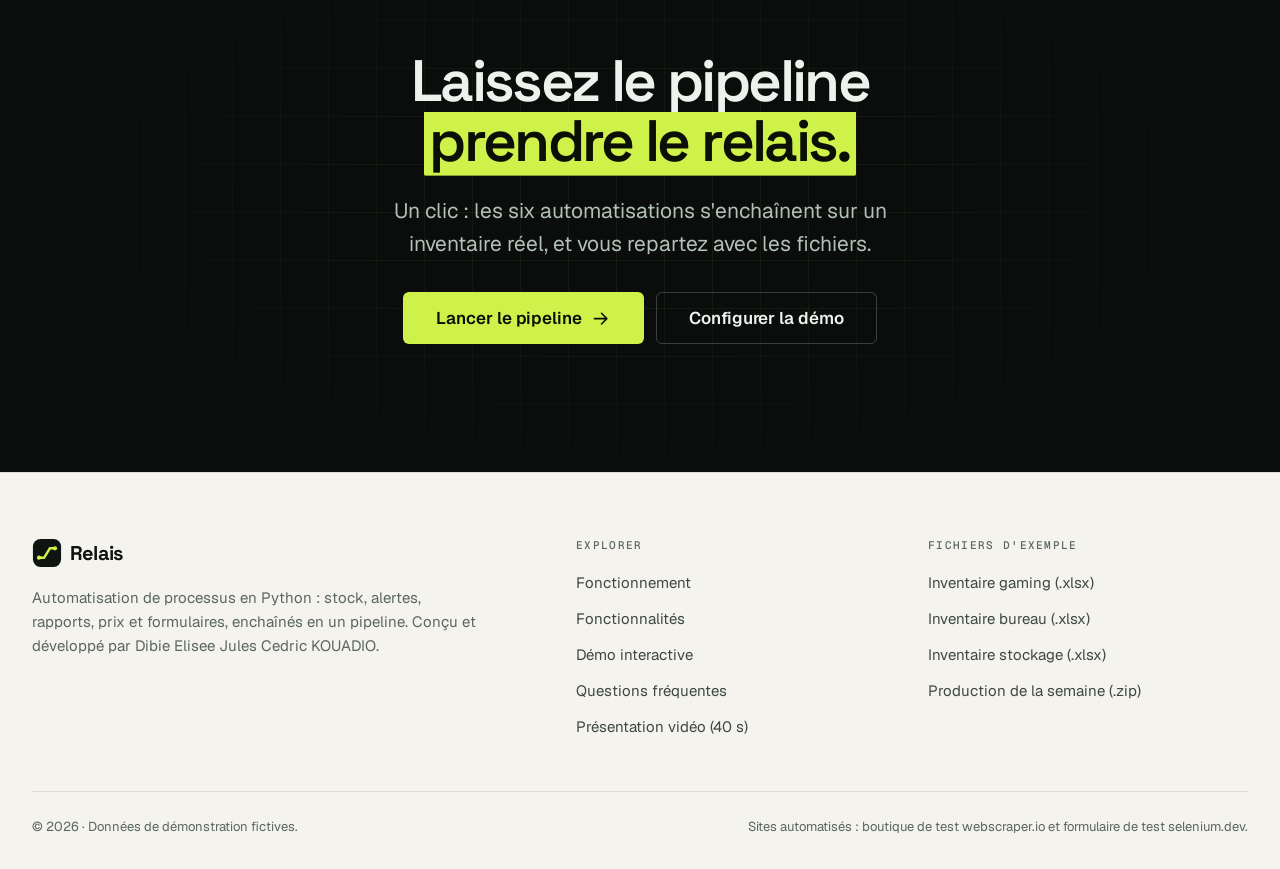
==== commit 3a026bfb: "Vidéo de présentation de 40 s avec musique originale, textes du site plus explicites - Vidéo « Relai" ====
--- a/webapp/static/index.html
+++ b/webapp/static/index.html
@@ -178,10 +178,20 @@
               <span class="btn__label">Configurer la démo<svg class="icon btn__arrow btn__arrow--down" aria-hidden="true"><use href="#i-arrow-down"/></svg></span>
             </a>
           </div>
-          <ul class="hero__meta" data-reveal="fade-up" style="--reveal-index:4">
+          <dl class="hero__choices" data-reveal="fade-up" style="--reveal-index:4">
+            <div class="hero__choice">
+              <dt><svg class="icon icon--sm" aria-hidden="true"><use href="#i-play"/></svg>Lancer le pipeline</dt>
+              <dd>Exécute tout de suite les six automatisations sur un inventaire d'exemple, en quelques secondes, puis affiche les résultats et les fichiers à télécharger.</dd>
+            </div>
+            <div class="hero__choice">
+              <dt><svg class="icon icon--sm" aria-hidden="true"><use href="#i-sliders"/></svg>Configurer la démo</dt>
+              <dd>Descend jusqu'à la démo pour choisir l'inventaire, modifier des stocks, régler le seuil d'urgence et indiquer votre email avant de lancer.</dd>
+            </div>
+          </dl>
+          <ul class="hero__meta" data-reveal="fade-up" style="--reveal-index:5">
             <li><svg class="icon icon--sm" aria-hidden="true"><use href="#i-clock"/></svg>Environ 1 seconde par cycle</li>
             <li><svg class="icon icon--sm" aria-hidden="true"><use href="#i-sheet"/></svg>Jusqu'à 5 fichiers générés</li>
-            <li><svg class="icon icon--sm" aria-hidden="true"><use href="#i-user"/></svg>Sans inscription</li>
+            <li><svg class="icon icon--sm" aria-hidden="true"><use href="#i-user"/></svg>Sans inscription ni installation</li>
           </ul>
         </div>
 
@@ -224,6 +234,45 @@
           <div class="fact" data-reveal="fade-up" style="--reveal-index:2"><dt class="fact__label">questions pour tout lancer</dt><dd class="fact__value" data-count="2">2</dd></div>
           <div class="fact" data-reveal="fade-up" style="--reveal-index:3"><dt class="fact__label">intervention ensuite</dt><dd class="fact__value" data-count="0">0</dd></div>
         </dl>
+      </div>
+    </section>
+
+    <!-- ============ Guide rapide : tester la démo en 3 étapes ============ -->
+    <section class="guide" aria-labelledby="guide-titre">
+      <div class="container">
+        <div class="guide__card">
+          <div class="guide__intro">
+            <p class="eyebrow"><span class="eyebrow__index">›</span>Mode d'emploi</p>
+            <h2 class="h3" id="guide-titre">Tester la démo en 3 étapes</h2>
+            <p class="muted small">Rien à installer, aucun compte à créer. Comptez une minute.</p>
+            <a class="link-arrow guide__video" href="https://gomugomuno01.github.io/automatisation-de-processus/presentation/" target="_blank" rel="noopener">
+              <svg class="icon icon--sm" aria-hidden="true"><use href="#i-play"/></svg>Ou regardez d'abord la vidéo de 40 s<span class="visually-hidden"> (nouvel onglet)</span>
+            </a>
+          </div>
+          <ol class="guide__steps">
+            <li class="guide__step">
+              <span class="guide__num mono">1</span>
+              <div>
+                <h3 class="guide__title">Réglez (facultatif)</h3>
+                <p>Dans la <a class="link" href="#demo">démo interactive</a>, choisissez un inventaire, modifiez des quantités et indiquez votre email pour recevoir l'alerte.</p>
+              </div>
+            </li>
+            <li class="guide__step">
+              <span class="guide__num mono">2</span>
+              <div>
+                <h3 class="guide__title">Lancez</h3>
+                <p>Cliquez sur <strong>Lancer le pipeline</strong>&nbsp;: une page de suivi s'ouvre et montre chaque automatisation s'exécuter, avec son journal.</p>
+              </div>
+            </li>
+            <li class="guide__step">
+              <span class="guide__num mono">3</span>
+              <div>
+                <h3 class="guide__title">Consultez et téléchargez</h3>
+                <p>En bas de cette page, un onglet par automatisation présente le résultat&nbsp;; les fichiers Excel et l'email se téléchargent à côté.</p>
+              </div>
+            </li>
+          </ol>
+        </div>
       </div>
     </section>
 
@@ -500,7 +549,7 @@
         <div class="section__head">
           <p class="eyebrow" data-reveal="fade-up"><span class="eyebrow__index">05</span>Démo interactive</p>
           <h2 class="h2" id="demo-titre" tabindex="-1" data-reveal="fade-up" style="--reveal-index:1">Réglez, modifiez un stock, lancez.</h2>
-          <p class="lead" data-reveal="fade-up" style="--reveal-index:2">Choisissez un inventaire ou importez le vôtre, changez une quantité&nbsp;: le panneau de droite montre en direct ce que le pipeline va faire.</p>
+          <p class="lead" data-reveal="fade-up" style="--reveal-index:2">Remplissez les blocs de haut en bas&nbsp;: <strong>01</strong> l'inventaire à surveiller, <strong>02</strong> les réglages, <strong>03</strong> votre email (facultatif). Le panneau <strong>Prévision</strong>, à droite (en bas sur mobile), indique en direct ce qui va se déclencher&nbsp;; cliquez ensuite sur <strong>Lancer le pipeline</strong>.</p>
         </div>
 
         <form class="demo" id="demo-form" novalidate data-reveal="fade-up" style="--reveal-index:2">
@@ -508,6 +557,9 @@
             <!-- 01 Inventaire -->
             <fieldset class="demo-block">
               <legend class="demo-block__legend"><span class="mono demo-block__num">01</span>Inventaire</legend>
+              <p class="demo-block__hint">
+                Choisissez l'un des trois inventaires d'exemple (20 produits chacun), ou <strong>Votre fichier</strong> pour importer le vôtre. Puis, dans le tableau, changez une quantité avec <strong>−</strong> et <strong>+</strong> ou en tapant un nombre&nbsp;: un produit passe en <strong>Rupture</strong> dès que sa quantité est inférieure ou égale à son seuil.
+              </p>
               <div class="inv-choices" role="radiogroup" aria-label="Inventaire à surveiller" data-inventory-choices>
                 <!-- Rempli par demo.js ; squelettes en attendant -->
                 <span class="inv-choice inv-choice--skeleton skeleton" aria-hidden="true"></span>
@@ -584,6 +636,7 @@
             <!-- 02 Paramètres -->
             <fieldset class="demo-block">
               <legend class="demo-block__legend"><span class="mono demo-block__num">02</span>Paramètres</legend>
+              <p class="demo-block__hint">Les mêmes réglages que le fichier <code class="mono">.env</code> de la version en ligne de commande. Les valeurs par défaut conviennent pour un premier essai.</p>
               <div class="params">
                 <div class="field">
                   <span class="field__label" id="mode-label">Mode d'exécution</span>
@@ -597,7 +650,7 @@
                       <span class="segmented__label"><span class="segmented__title">PRODUCTION</span><span class="segmented__desc">heures · hebdo</span></span>
                     </label>
                   </div>
-                  <p class="field__hint">Le mode ne change que le rythme&nbsp;: voyez-le dans l'onglet Planification du résultat.</p>
+                  <p class="field__hint">En local, TEST relance les tâches toutes les 1 à 3 minutes et PRODUCTION toutes les heures (rapport le vendredi à 8&nbsp;h). Ici, le pipeline s'exécute une fois&nbsp;; le mode choisi change le calendrier affiché dans l'onglet <strong>Planification</strong> du résultat.</p>
                 </div>
 
                 <div class="field">
@@ -608,7 +661,7 @@
                       <input class="stepper__input" type="number" name="seuil_formulaire" value="3" min="1" max="50" inputmode="numeric" aria-labelledby="seuil-label" aria-describedby="seuil-hint">
                       <button class="stepper__btn" type="button" data-step="1" aria-label="Augmenter le seuil"><svg class="icon icon--sm" aria-hidden="true"><use href="#i-plus"/></svg></button>
                     </div>
-                    <p class="field__hint" id="seuil-hint">ruptures ou plus déclenchent le formulaire (1 à 50).</p>
+                    <p class="field__hint" id="seuil-hint">Nombre de ruptures à partir duquel le formulaire de commande urgente est rempli et envoyé automatiquement (Cas 6). Avec 3, il part dès 3 produits en rupture. Entre 1 et 50.</p>
                   </div>
                   <p class="field__error" data-error="seuil_formulaire" hidden></p>
                 </div>
@@ -617,12 +670,12 @@
                   <label class="switch">
                     <input class="switch__input" type="checkbox" name="rapport" checked>
                     <span class="switch__track" aria-hidden="true"><span class="switch__thumb"><svg class="icon"><use href="#i-check"/></svg></span></span>
-                    <span class="switch__text"><span class="switch__title">Rapport hebdomadaire</span><span class="switch__desc">Cas 2 · fusion des CSV de production</span></span>
+                    <span class="switch__text"><span class="switch__title">Rapport hebdomadaire</span><span class="switch__desc">Cas 2 · additionne la production des 5 jours de la semaine. Désactivez pour ignorer cette étape.</span></span>
                   </label>
                   <label class="switch">
                     <input class="switch__input" type="checkbox" name="scraping" checked>
                     <span class="switch__track" aria-hidden="true"><span class="switch__thumb"><svg class="icon"><use href="#i-check"/></svg></span></span>
-                    <span class="switch__text"><span class="switch__title">Scraping des prix</span><span class="switch__desc">Cas 5 · <span data-scraping-category>catalogue en ligne</span></span></span>
+                    <span class="switch__text"><span class="switch__title">Scraping des prix</span><span class="switch__desc">Cas 5 · relève les prix du <span data-scraping-category>catalogue en ligne</span> sur un site de test. Désactivez pour ignorer cette étape.</span></span>
                   </label>
                 </div>
               </div>
@@ -632,7 +685,7 @@
             <fieldset class="demo-block mail-config" data-mail-config>
               <legend class="demo-block__legend"><span class="mono demo-block__num">03</span>Recevoir l'alerte par email</legend>
               <p class="mail-config__intro">
-                Facultatif&nbsp;: indiquez votre adresse et l'alerte du Cas 3 arrive vraiment dans votre boîte, rapport Excel en pièce jointe. Sans adresse, l'email se télécharge en .eml.
+                Facultatif&nbsp;: saisissez votre adresse dans <strong>Destinataire</strong>, lancez le pipeline, puis ouvrez votre boîte mail&nbsp;: l'alerte du Cas 3 y arrive en quelques secondes, rapport Excel en pièce jointe (regardez aussi les indésirables). Sans adresse, l'email se télécharge en .eml sur la page des résultats.
               </p>
               <div class="mail-config__grid">
                 <div class="field">
@@ -658,8 +711,9 @@
           <!-- Prévision en direct + lancement -->
           <aside class="demo__forecast" aria-labelledby="prevision-titre">
             <div class="forecast corners">
-              <p class="eyebrow"><span class="eyebrow__index">03</span>Prévision</p>
+              <p class="eyebrow"><span class="eyebrow__index">04</span>Prévision et lancement</p>
               <h3 class="h3 forecast__title" id="prevision-titre">Ce que le pipeline va faire</h3>
+              <p class="forecast__help xs muted">Mis à jour à chaque modification. <span class="forecast__key forecast__key--on" aria-hidden="true"></span> s'exécutera, <span class="forecast__key" aria-hidden="true"></span> sera ignoré, avec la raison en dessous.</p>
               <div class="forecast__figure">
                 <span class="forecast__value" data-forecast-ruptures>—</span>
                 <span class="forecast__unit">rupture(s)<br><span class="muted" data-forecast-total>sur — produits</span></span>
@@ -676,7 +730,7 @@
                 <span class="btn__label">Lancer le pipeline<svg class="icon btn__arrow" aria-hidden="true"><use href="#i-arrow-right"/></svg></span>
                 <span class="btn__state btn__state--loading"><span class="spinner" aria-hidden="true"></span>Lancement…</span>
               </button>
-              <p class="forecast__note xs muted">Rien n'est conservé&nbsp;: les fichiers restent téléchargeables une heure.</p>
+              <p class="forecast__note xs muted">Le clic ouvre la page de suivi de l'exécution, puis les résultats. Rien n'est conservé&nbsp;: les fichiers restent téléchargeables une heure.</p>
             </div>
           </aside>
         </form>
@@ -786,7 +840,7 @@
   <main class="view" id="vue-execution" hidden>
     <section class="run container" aria-labelledby="run-titre">
       <a class="link-arrow link-arrow--back run__back" href="#demo" data-nav="demo">
-        <svg class="icon icon--sm" aria-hidden="true"><use href="#i-arrow-left"/></svg>Modifier les réglages
+        <svg class="icon icon--sm" aria-hidden="true"><use href="#i-arrow-left"/></svg>Modifier les réglages et relancer
       </a>
 
       <header class="run__head">
@@ -794,6 +848,7 @@
           <p class="eyebrow"><span class="eyebrow__index">›</span>Exécution du pipeline</p>
           <h1 class="h1" id="run-titre" tabindex="-1" data-run-title>Pipeline en cours…</h1>
           <ul class="run__meta" data-run-meta></ul>
+          <p class="run__guide">À gauche, les six automatisations s'exécutent dans l'ordre&nbsp;: chacune affiche ce qu'elle a fait ou pourquoi elle a été ignorée. À droite, le journal montre ce que le programme écrit. Les <strong>résultats</strong> et les <strong>fichiers</strong> apparaissent plus bas à la fin.</p>
         </div>
         <div class="run__status">
           <span class="status-pill" data-state="running" data-run-status><span class="status-pill__dot" aria-hidden="true"></span><span data-run-status-text>En cours</span></span>
@@ -825,7 +880,10 @@
 
       <section class="results" data-results aria-labelledby="resultats-titre" hidden>
         <div class="results__head">
-          <h2 class="h2 results__title" id="resultats-titre" tabindex="-1">Résultats</h2>
+          <div class="results__intro">
+            <h2 class="h2 results__title" id="resultats-titre" tabindex="-1">Résultats</h2>
+            <p class="muted">Cliquez sur un onglet pour voir le résultat de chaque automatisation. Les fichiers générés se téléchargent dans le panneau <strong>Fichiers générés</strong>, un par un, ou tous ensemble avec <strong>Tout télécharger</strong>.</p>
+          </div>
           <div class="results__actions">
             <a class="btn btn--primary" href="#" data-archive download>
               <span class="btn__label"><svg class="icon icon--sm" aria-hidden="true"><use href="#i-download"/></svg>Tout télécharger (.zip)</span>
@@ -872,6 +930,7 @@
             <li><a href="#fonctionnalites">Fonctionnalités</a></li>
             <li><a href="#demo">Démo interactive</a></li>
             <li><a href="#faq">Questions fréquentes</a></li>
+            <li><a href="https://gomugomuno01.github.io/automatisation-de-processus/presentation/" target="_blank" rel="noopener">Présentation vidéo (40 s)<span class="visually-hidden"> (nouvel onglet)</span></a></li>
           </ul>
         </div>
         <div>
--- a/webapp/static/assets/css/sections.css
+++ b/webapp/static/assets/css/sections.css
@@ -889,3 +889,41 @@
 .mail-config .panel__note[data-type="warning"] .icon { color: var(--color-warning); }
 .mail-config .panel__note[data-type="ok"] { background: var(--color-success-soft); }
 .mail-config .panel__note[data-type="ok"] .icon { color: var(--color-success); }
+
+/* ==========================================================================
+   AIDE À L'UTILISATION : choix du hero, guide rapide, consignes
+   ========================================================================== */
+.hero__choices { display: grid; gap: var(--space-3); max-width: 36rem; }
+@media (min-width: 40em) { .hero__choices { grid-template-columns: 1fr 1fr; gap: var(--space-5); } }
+.hero__choice dt { display: flex; align-items: center; gap: var(--space-2); font-weight: var(--weight-semibold); font-size: var(--text-small); }
+.hero__choice dt .icon { color: var(--color-signal-ink); }
+.hero__choice dd { margin: var(--space-1) 0 0; font-size: var(--text-xs); color: var(--color-ink-3); line-height: 1.5; }
+
+.guide { padding-bottom: var(--space-8); }
+.guide__card {
+  display: grid;
+  gap: var(--space-5);
+  padding: clamp(var(--space-5), 3vw, var(--space-6));
+  border: 1px solid var(--color-border-strong);
+  border-radius: var(--radius-xl);
+  background: var(--color-surface);
+}
+@media (min-width: 64em) { .guide__card { grid-template-columns: 15rem 1fr; align-items: center; } }
+.guide__intro { display: grid; gap: var(--space-2); }
+.guide__steps { list-style: none; padding: 0; display: grid; gap: var(--space-4); }
+@media (min-width: 48em) { .guide__steps { grid-template-columns: repeat(3, minmax(0, 1fr)); } }
+.guide__step { display: grid; grid-template-columns: auto 1fr; gap: var(--space-3); align-items: start; }
+.guide__num {
+  display: grid; place-items: center; width: 2rem; height: 2rem; border-radius: 50%;
+  background: var(--color-signal); color: var(--color-on-signal); font-weight: var(--weight-bold);
+}
+.guide__title { font-size: var(--text-small); font-weight: var(--weight-semibold); margin-bottom: var(--space-1); }
+.guide__step p { font-size: var(--text-xs); color: var(--color-ink-2); line-height: 1.55; }
+
+.demo-block__hint { font-size: var(--text-small); color: var(--color-ink-2); max-width: 46rem; margin-top: calc(-1 * var(--space-2)); }
+.forecast__help { margin-top: calc(-1 * var(--space-2)); line-height: 1.5; }
+.forecast__key { display: inline-block; width: 0.7rem; height: 0.7rem; border-radius: 50%; vertical-align: -0.05em; background: var(--color-surface-3); }
+.forecast__key--on { background: var(--color-signal); }
+.run__guide { max-width: 46rem; font-size: var(--text-small); color: var(--color-ink-2); }
+.results__intro { display: grid; gap: var(--space-2); max-width: 44rem; }
+.guide__video { justify-self: start; margin-top: var(--space-1); color: var(--color-signal-ink); }
